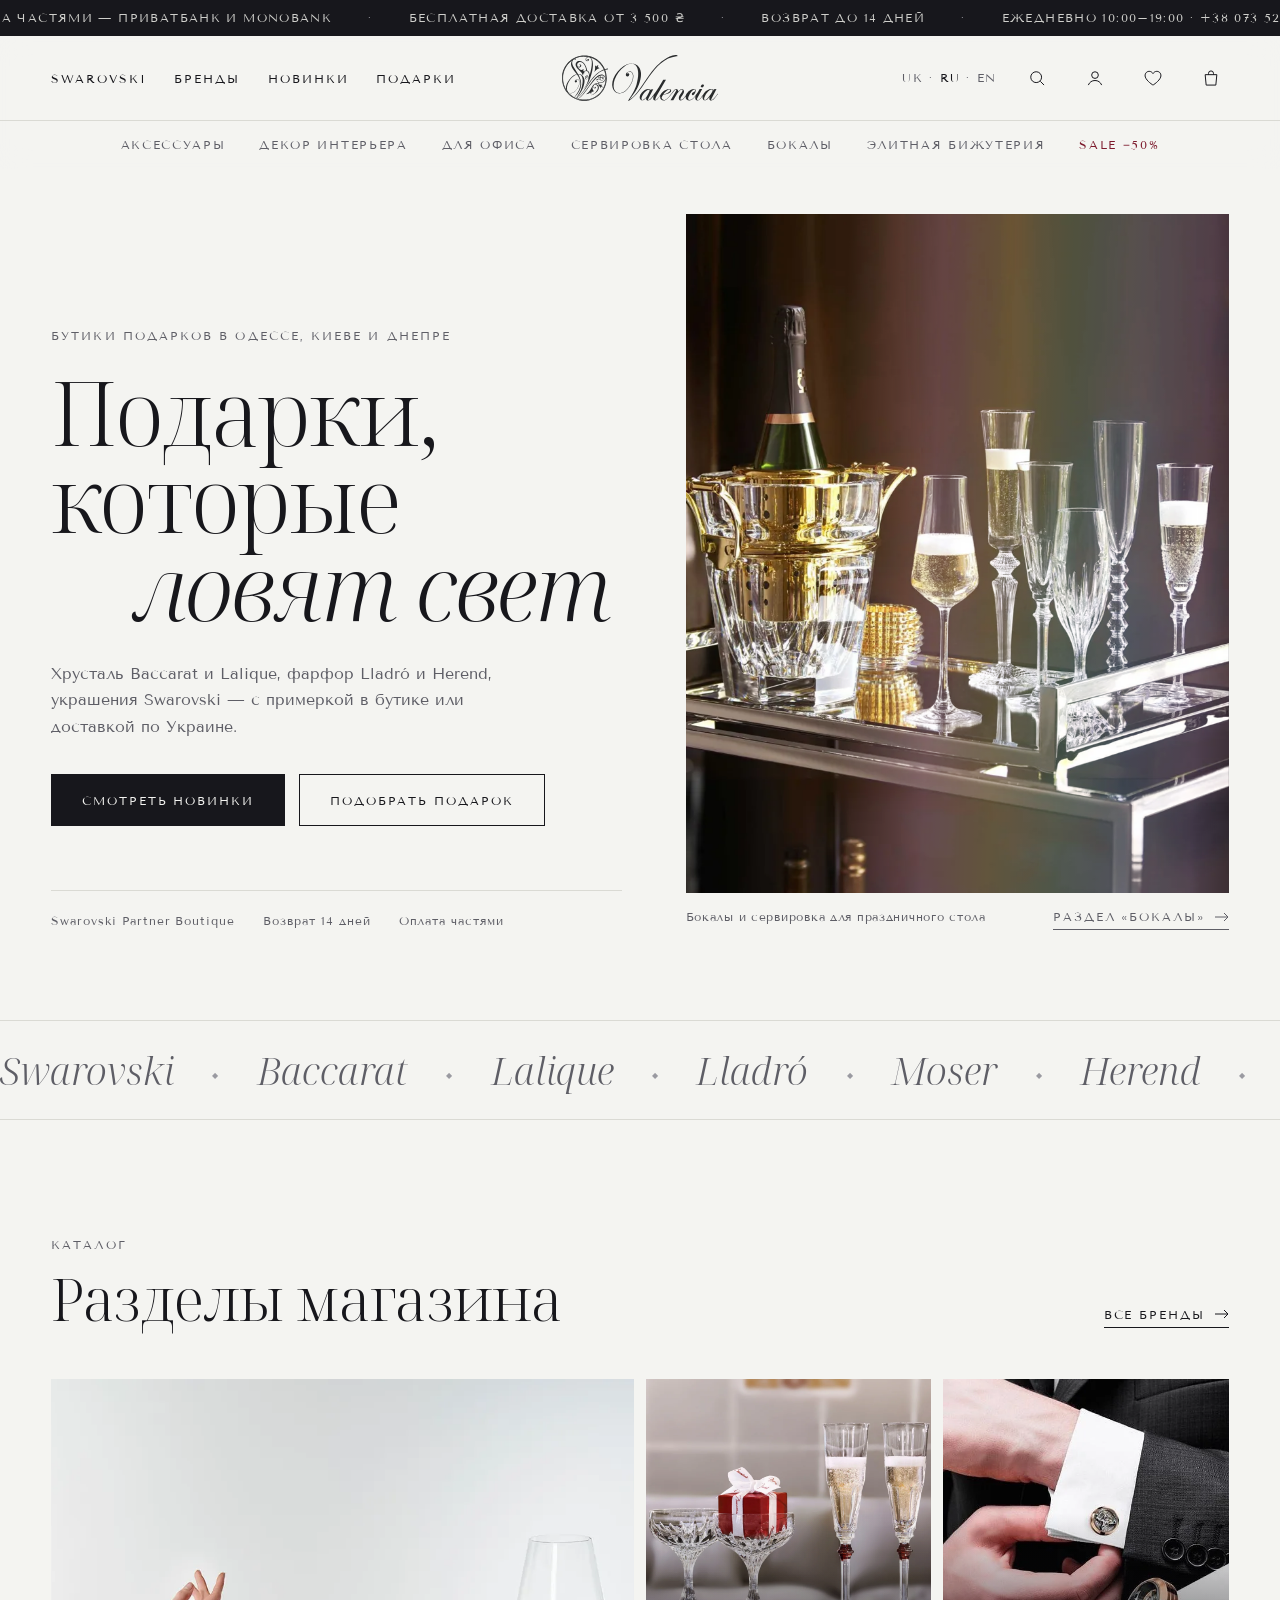
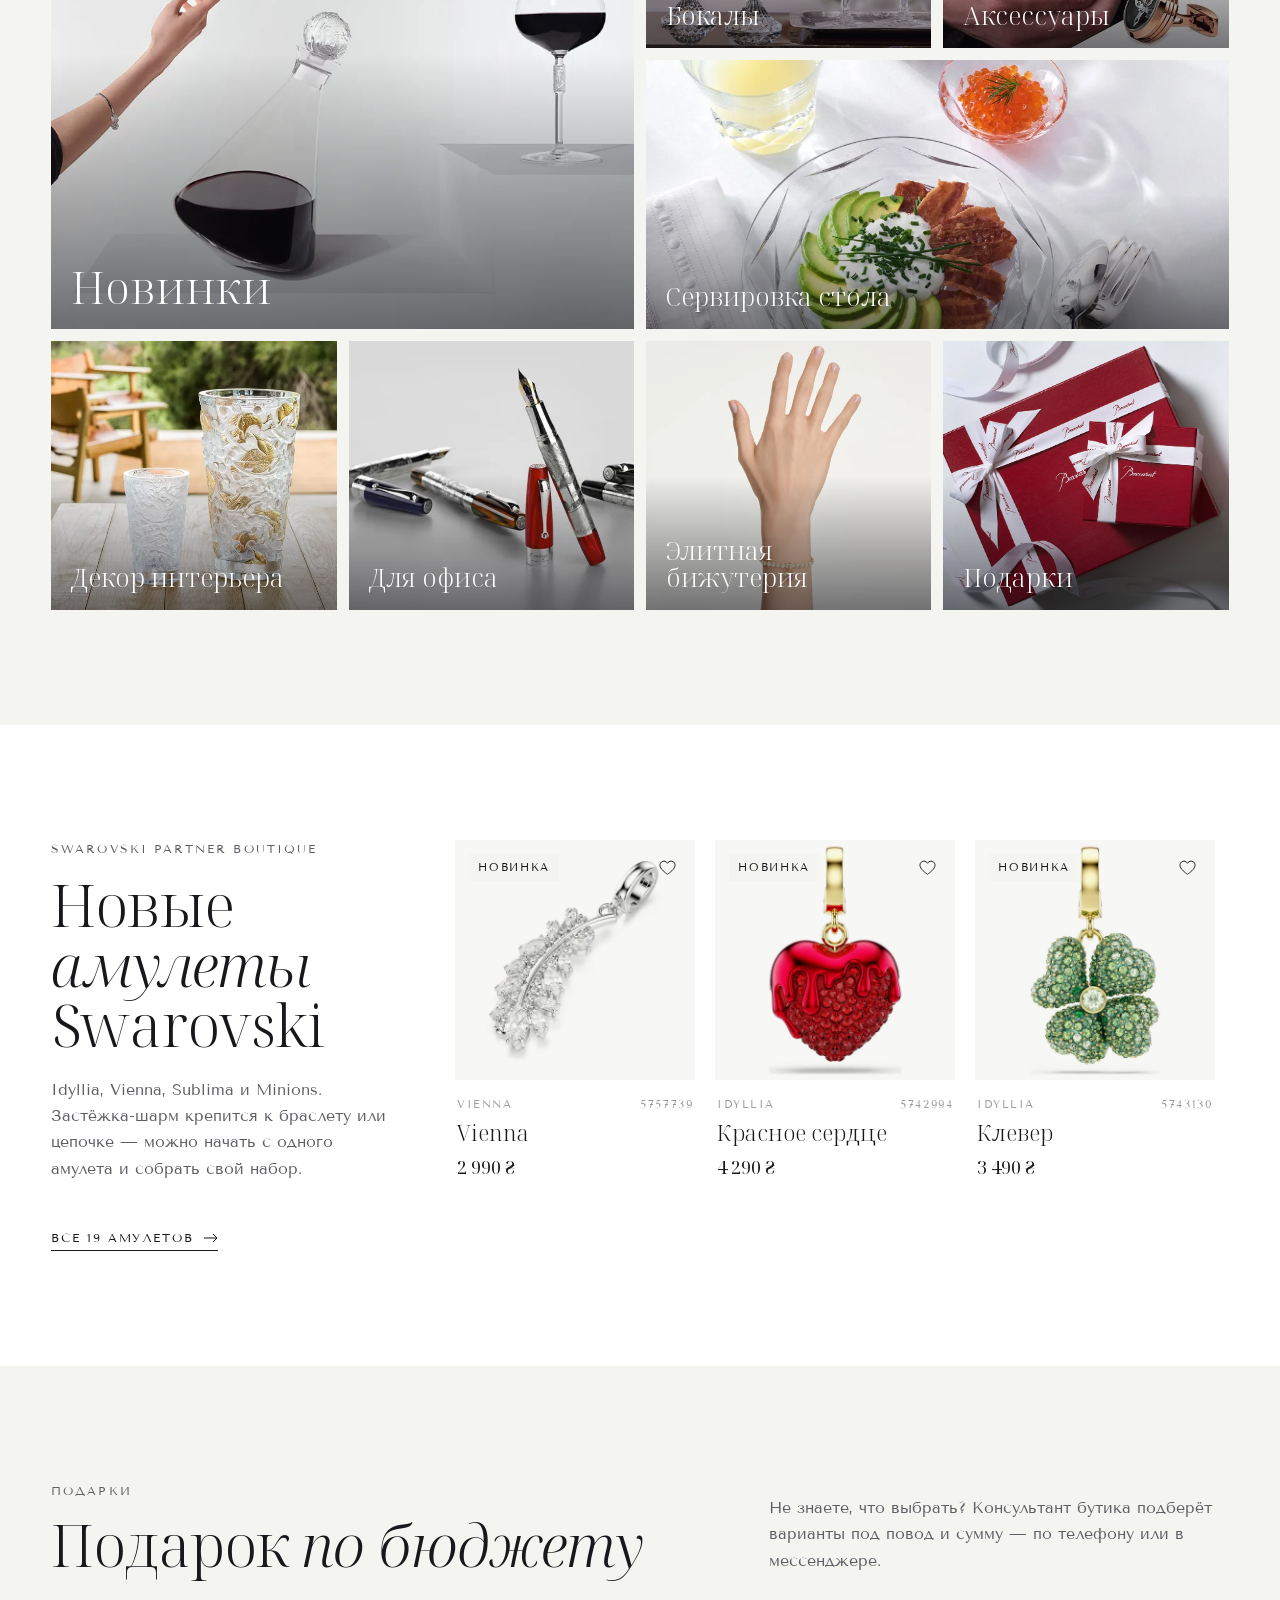
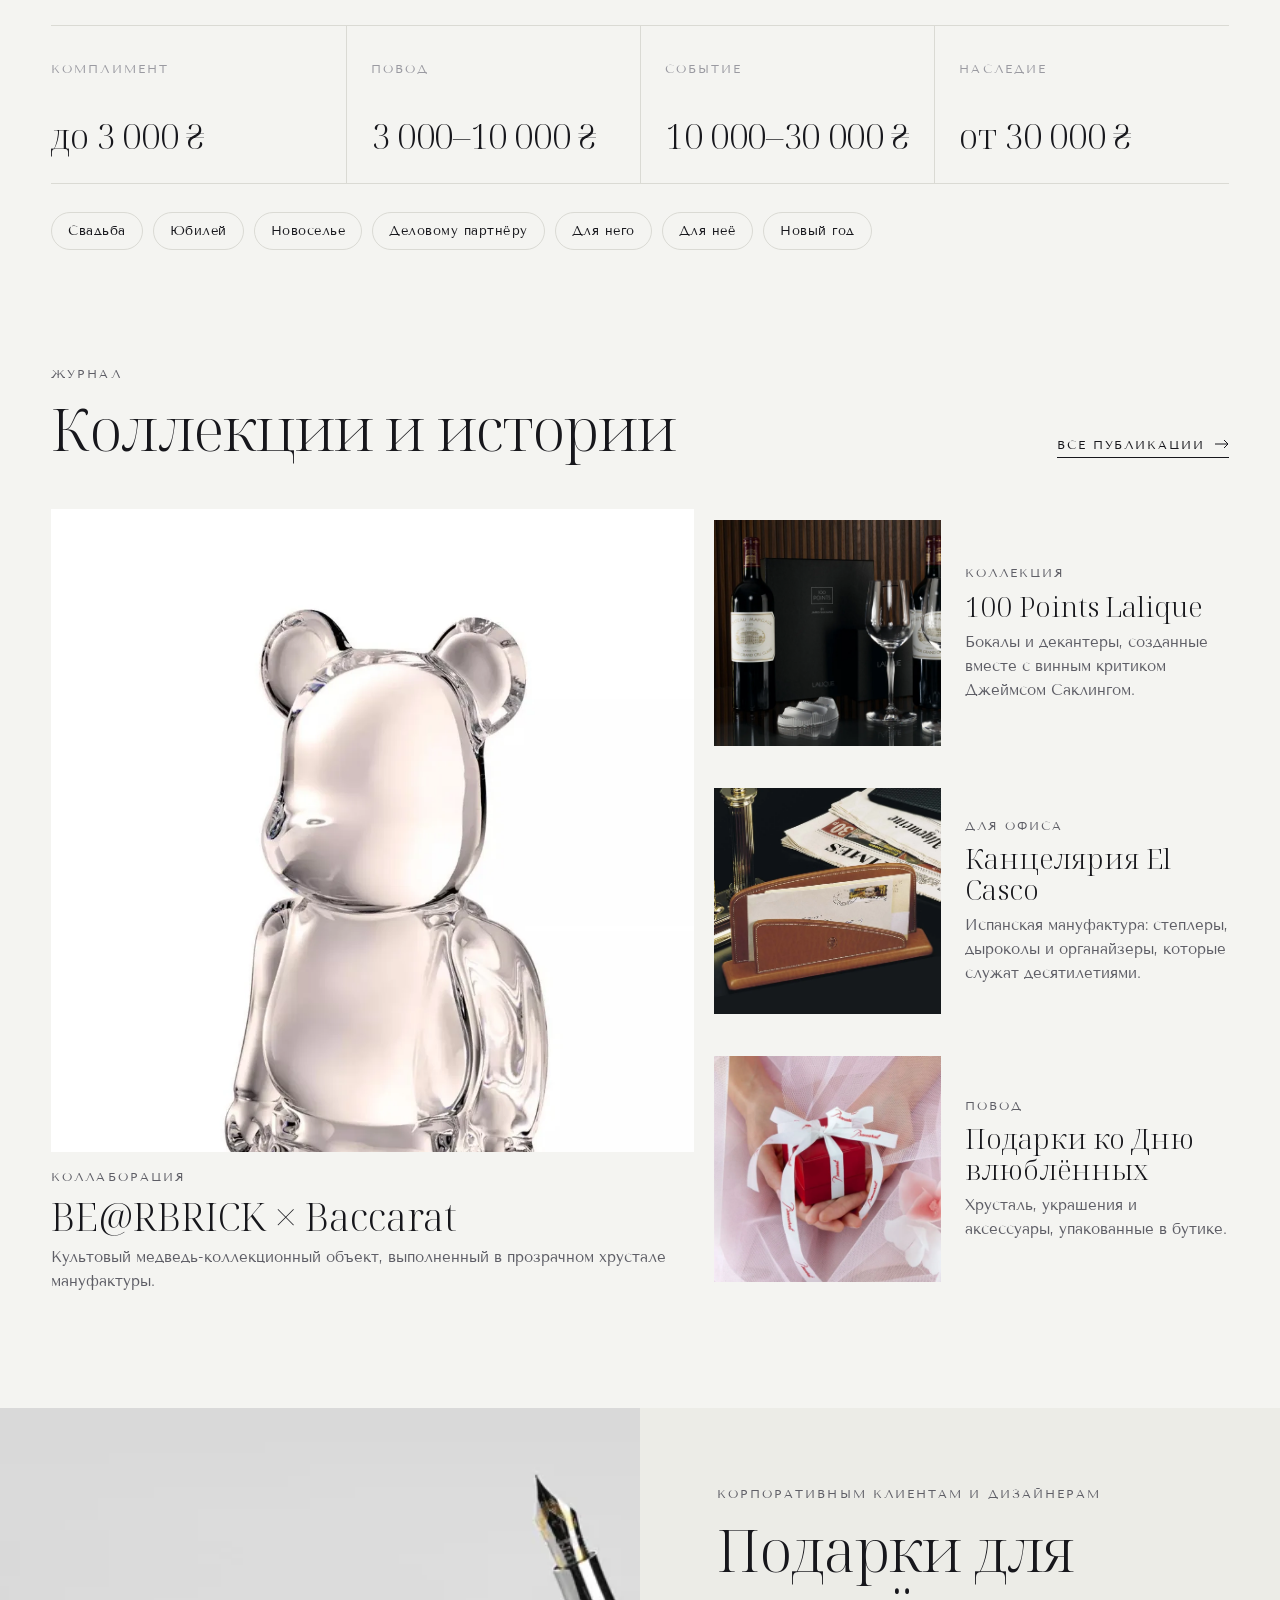
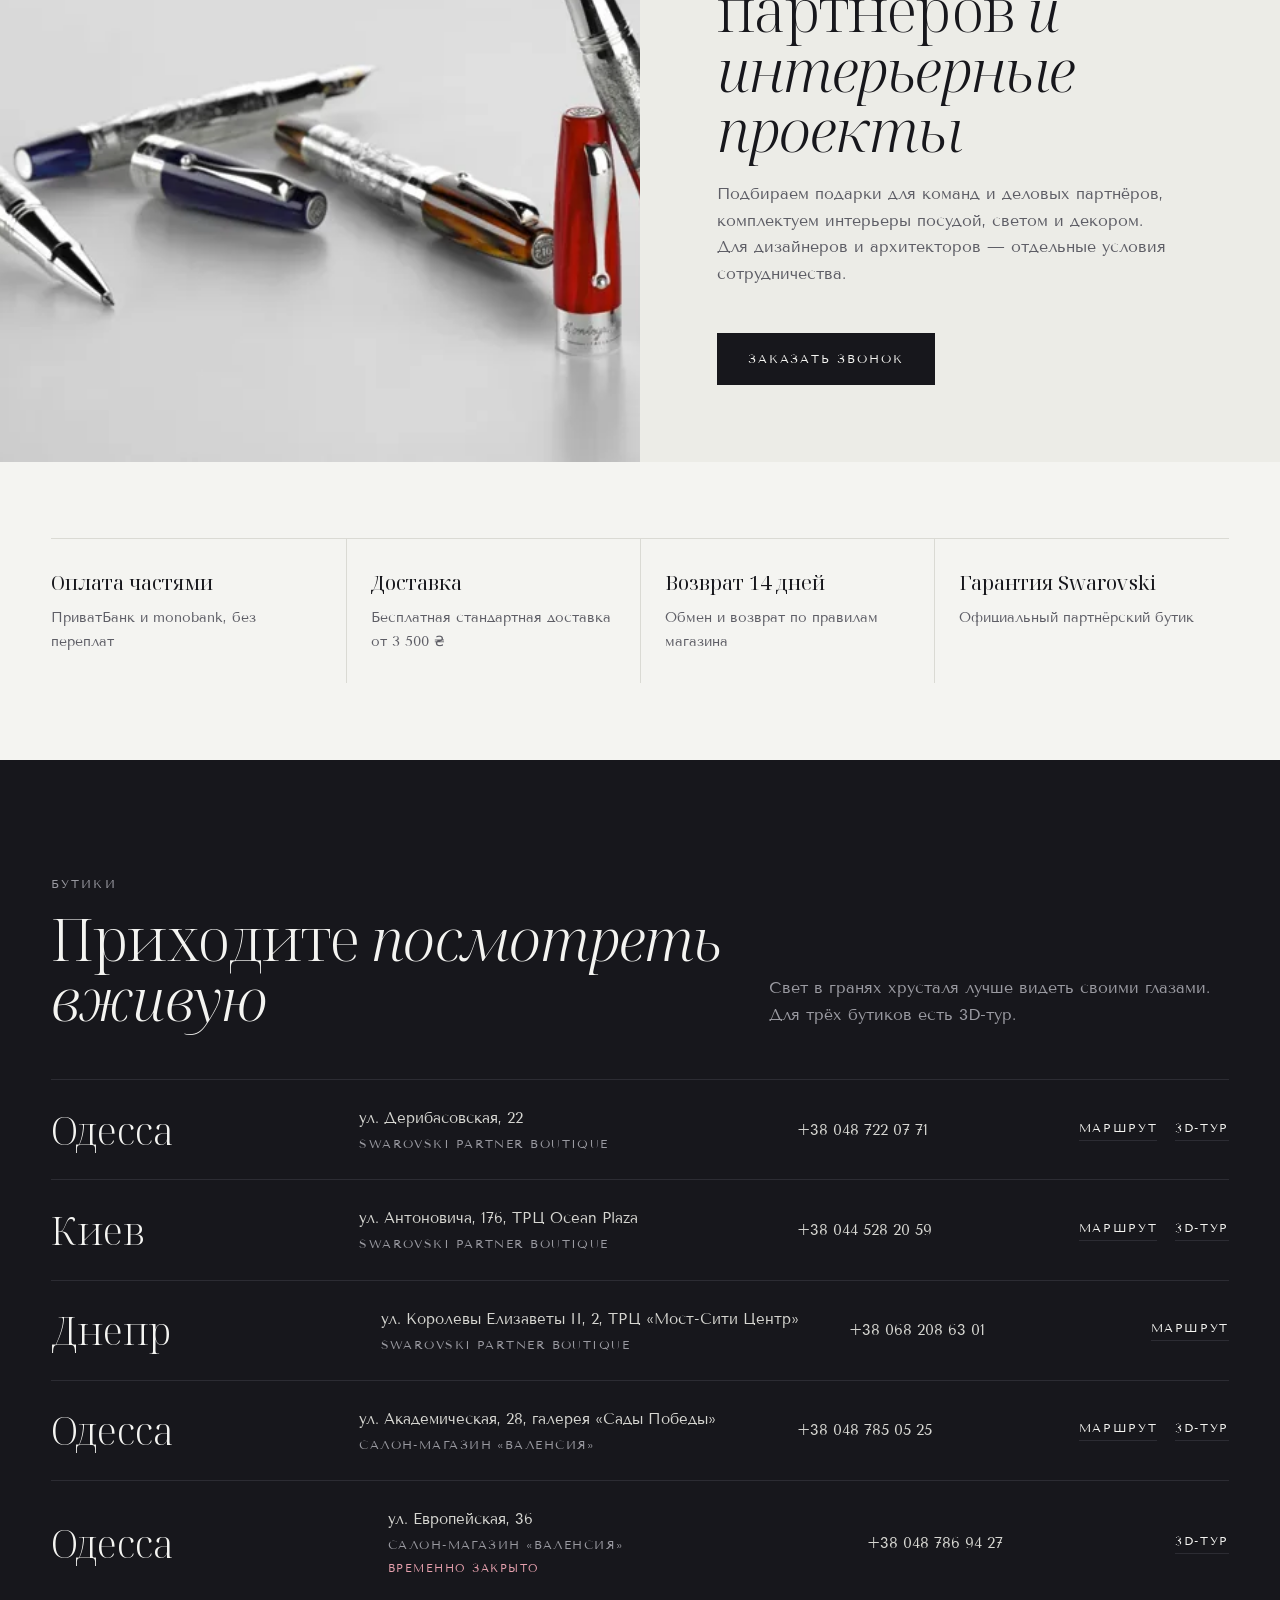
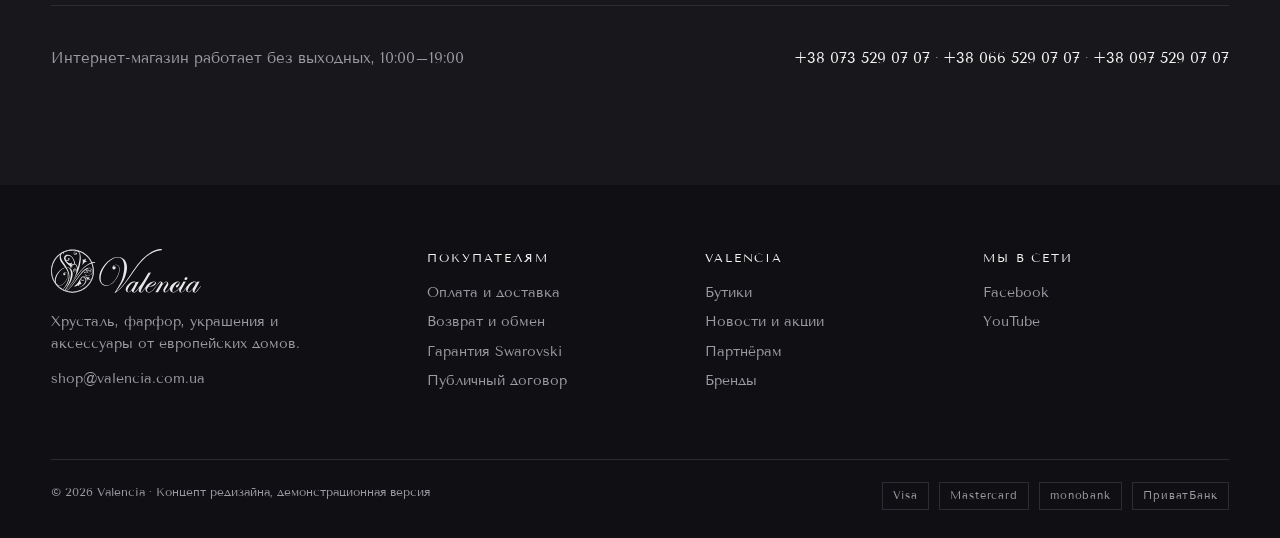
==== index.html @ bb70375a "Add Valencia redesign concept: home and charms category pages Co-Authored-By: Claude Opus 5.5 <norep" ====
<!doctype html>
<html lang="ru">
<head>
<meta charset="utf-8">
<meta name="viewport" content="width=device-width, initial-scale=1">
<meta name="robots" content="noindex, nofollow">
<title>Valencia — хрусталь, фарфор и украшения | Концепт редизайна</title>
<meta name="description" content="Концепт редизайна интернет-магазина Valencia: подарки от Swarovski, Baccarat, Lalique, Lladró, Herend.">
<link rel="preconnect" href="https://fonts.googleapis.com">
<link rel="preconnect" href="https://fonts.gstatic.com" crossorigin>
<link href="https://fonts.googleapis.com/css2?family=Noto+Serif+Display:ital,wght@0,300;0,400;1,300&family=Tenor+Sans&display=swap" rel="stylesheet">
<link rel="stylesheet" href="assets/style.css">
<link rel="icon" href="img/home/logo.svg">
</head>
<body>

<div class="topbar" role="note">
  <div class="topbar__in">
    <span>Оплата частями — ПриватБанк и monobank</span>
    <span>Бесплатная доставка от 3 500 ₴</span>
    <span>Возврат до 14 дней</span>
    <span>Ежедневно 10:00–19:00 · +38 073 529 07 07</span>
  </div>
</div>

<header class="header">
  <div class="wrap">
    <div class="header__row">
      <button class="icon-btn menu-btn" data-menu-open aria-label="Открыть меню">
        <svg viewBox="0 0 24 24"><path d="M3 7h18M3 12h18M3 17h12"/></svg>
      </button>
      <nav class="header__nav" aria-label="Основное">
        <a href="amulety.html">Swarovski</a>
        <a href="#">Бренды</a>
        <a href="#">Новинки</a>
        <a href="#gifts">Подарки</a>
      </nav>
      <a class="logo" href="index.html" aria-label="Valencia — на главную"><img src="img/home/logo.svg" alt="Valencia" width="160" height="47"></a>
      <div class="header__tools">
        <span class="lang hide-m"><a href="#">UK</a> · <b>RU</b> · <a href="#">EN</a></span>
        <a class="icon-btn hide-m" href="#" aria-label="Поиск"><svg viewBox="0 0 24 24"><circle cx="11" cy="11" r="6.5"/><path d="M16 16l4.5 4.5"/></svg></a>
        <a class="icon-btn hide-m" href="#" aria-label="Личный кабинет"><svg viewBox="0 0 24 24"><circle cx="12" cy="8.5" r="4"/><path d="M4 20.5c1.4-3.6 4.4-5.5 8-5.5s6.6 1.9 8 5.5"/></svg></a>
        <a class="icon-btn" href="#" aria-label="Избранное"><svg viewBox="0 0 24 24"><path d="M12 20.5s-7.5-4.6-9.2-9.6C1.6 7.3 4 4 7.4 4c2 0 3.6 1.1 4.6 2.7C13 5.1 14.6 4 16.6 4 20 4 22.4 7.3 21.2 10.9 19.5 15.9 12 20.5 12 20.5z"/></svg><span class="count" data-count="fav">0</span></a>
        <a class="icon-btn" href="#" aria-label="Корзина"><svg viewBox="0 0 24 24"><path d="M5 8h14l-1.2 12.5H6.2z"/><path d="M9 8V6.5a3 3 0 0 1 6 0V8"/></svg><span class="count" data-count="cart">0</span></a>
      </div>
    </div>
  </div>
  <nav class="catnav" aria-label="Каталог">
    <a href="#">Аксессуары</a>
    <a href="#">Декор интерьера</a>
    <a href="#">Для офиса</a>
    <a href="#">Сервировка стола</a>
    <a href="#">Бокалы</a>
    <a href="#">Элитная бижутерия</a>
    <a href="#" class="sale">Sale −50%</a>
  </nav>
</header>

<div class="drawer" aria-hidden="true">
  <div class="drawer__scrim" data-menu-close></div>
  <div class="drawer__panel" role="dialog" aria-label="Меню">
    <button class="icon-btn drawer__close" data-menu-close aria-label="Закрыть меню"><svg viewBox="0 0 24 24"><path d="M5 5l14 14M19 5L5 19"/></svg></button>
    <nav>
      <a href="amulety.html">Swarovski</a>
      <a href="#">Новинки</a>
      <a href="#">Бренды</a>
      <a href="#">Аксессуары</a>
      <a href="#">Декор интерьера</a>
      <a href="#">Для офиса</a>
      <a href="#">Сервировка стола</a>
      <a href="#">Элитная бижутерия</a>
      <a href="#gifts" data-menu-close>Подарки</a>
    </nav>
    <p class="eyebrow" style="margin-top:28px">UK · <b>RU</b> · EN</p>
  </div>
</div>

<main>

  <!-- HERO -->
  <section class="hero">
    <div class="wrap hero__grid">
      <div class="hero__text">
        <div class="eyebrow">Бутики подарков в Одессе, Киеве и Днепре</div>
        <h1 class="display hero__title">Подарки, которые <em>ловят свет</em></h1>
        <p class="lead">Хрусталь Baccarat и Lalique, фарфор Lladró и Herend, украшения Swarovski — с примеркой в бутике или доставкой по Украине.</p>
        <div class="hero__actions">
          <a class="btn btn--solid" href="#">Смотреть новинки</a>
          <a class="btn btn--ghost" href="#gifts">Подобрать подарок</a>
        </div>
        <div class="hero__facts">
          <span>Swarovski Partner Boutique</span>
          <span>Возврат 14 дней</span>
          <span>Оплата частями</span>
        </div>
      </div>
      <figure class="hero__media" style="margin:0">
        <div class="hero__img">
          <img src="img/home/cat-142032.webp" alt="Хрустальные бокалы для шампанского и ведёрко для льда на сервировочном столике" width="1000" height="1000">
          <span class="prism" aria-hidden="true"></span>
        </div>
        <figcaption class="hero__caption">
          <span>Бокалы и сервировка для праздничного стола</span>
          <a class="link-arrow" href="#">Раздел «Бокалы» <svg width="14" height="10" viewBox="0 0 14 10" fill="none" stroke="currentColor"><path d="M0 5h13M9 1l4 4-4 4"/></svg></a>
        </figcaption>
      </figure>
    </div>
  </section>

  <!-- BRANDS -->
  <div class="brands" aria-label="Бренды">
    <div class="brands__track">
      <a href="amulety.html">Swarovski</a><a href="#">Baccarat</a><a href="#">Lalique</a><a href="#">Lladró</a><a href="#">Moser</a><a href="#">Herend</a><a href="#">S.T. Dupont</a><a href="#">El Casco</a><a href="#">Jay Strongwater</a><a href="#">Medard de Noblat</a><a href="#">L’Objet</a><a href="#">Judith Leiber</a>
      <a href="amulety.html" aria-hidden="true" tabindex="-1">Swarovski</a><a href="#" aria-hidden="true" tabindex="-1">Baccarat</a><a href="#" aria-hidden="true" tabindex="-1">Lalique</a><a href="#" aria-hidden="true" tabindex="-1">Lladró</a><a href="#" aria-hidden="true" tabindex="-1">Moser</a><a href="#" aria-hidden="true" tabindex="-1">Herend</a><a href="#" aria-hidden="true" tabindex="-1">S.T. Dupont</a><a href="#" aria-hidden="true" tabindex="-1">El Casco</a><a href="#" aria-hidden="true" tabindex="-1">Jay Strongwater</a><a href="#" aria-hidden="true" tabindex="-1">Medard de Noblat</a><a href="#" aria-hidden="true" tabindex="-1">L’Objet</a><a href="#" aria-hidden="true" tabindex="-1">Judith Leiber</a>
    </div>
  </div>

  <!-- CATEGORIES -->
  <section class="section">
    <div class="wrap">
      <div class="section__head reveal">
        <div>
          <div class="eyebrow">Каталог</div>
          <h2 class="h2">Разделы магазина</h2>
        </div>
        <a class="link-arrow" href="#">Все бренды <svg width="14" height="10" viewBox="0 0 14 10" fill="none" stroke="currentColor"><path d="M0 5h13M9 1l4 4-4 4"/></svg></a>
      </div>
      <div class="mosaic reveal">
        <a class="tile tile--new" href="#"><img src="img/home/cat-134342.webp" alt="" loading="lazy"><span class="tile__label">Новинки <svg width="22" height="14" viewBox="0 0 14 10" fill="none"><path d="M0 5h13M9 1l4 4-4 4"/></svg></span></a>
        <a class="tile tile--glass" href="#"><img src="img/home/news-news_321419_140691.webp" alt="" loading="lazy"><span class="tile__label">Бокалы <svg width="22" height="14" viewBox="0 0 14 10" fill="none"><path d="M0 5h13M9 1l4 4-4 4"/></svg></span></a>
        <a class="tile tile--acc" href="#"><img src="img/home/cat-134344.webp" alt="" loading="lazy"><span class="tile__label">Аксессуары <svg width="22" height="14" viewBox="0 0 14 10" fill="none"><path d="M0 5h13M9 1l4 4-4 4"/></svg></span></a>
        <a class="tile tile--table" href="#"><img src="img/home/cat-134346.webp" alt="" loading="lazy" style="object-position:50% 65%"><span class="tile__label">Сервировка стола <svg width="22" height="14" viewBox="0 0 14 10" fill="none"><path d="M0 5h13M9 1l4 4-4 4"/></svg></span></a>
        <a class="tile tile--decor" href="#"><img src="img/home/cat-134343.webp" alt="" loading="lazy"><span class="tile__label">Декор интерьера <svg width="22" height="14" viewBox="0 0 14 10" fill="none"><path d="M0 5h13M9 1l4 4-4 4"/></svg></span></a>
        <a class="tile tile--office" href="#"><img src="img/home/cat-134347.webp" alt="" loading="lazy"><span class="tile__label">Для офиса <svg width="22" height="14" viewBox="0 0 14 10" fill="none"><path d="M0 5h13M9 1l4 4-4 4"/></svg></span></a>
        <a class="tile tile--jew" href="#"><img src="img/p/42294-2.webp" alt="" loading="lazy"><span class="tile__label">Элитная бижутерия <svg width="22" height="14" viewBox="0 0 14 10" fill="none"><path d="M0 5h13M9 1l4 4-4 4"/></svg></span></a>
        <a class="tile tile--gifts" href="#gifts"><img src="img/home/cat-134341.webp" alt="" loading="lazy"><span class="tile__label">Подарки <svg width="22" height="14" viewBox="0 0 14 10" fill="none"><path d="M0 5h13M9 1l4 4-4 4"/></svg></span></a>
      </div>
    </div>
  </section>

  <!-- SWAROVSKI -->
  <section class="section feature">
    <div class="wrap feature__grid">
      <div class="feature__intro reveal">
        <div class="eyebrow">Swarovski Partner Boutique</div>
        <h2 class="h2">Новые <em>амулеты</em> Swarovski</h2>
        <p class="lead">Idyllia, Vienna, Sublima и Minions. Застёжка-шарм крепится к браслету или цепочке — можно начать с одного амулета и собрать свой набор.</p>
        <a class="link-arrow" href="amulety.html">Все 19 амулетов <svg width="14" height="10" viewBox="0 0 14 10" fill="none" stroke="currentColor"><path d="M0 5h13M9 1l4 4-4 4"/></svg></a>
      </div>
      <div class="rail reveal" data-rail></div>
    </div>
  </section>

  <!-- BUDGET -->
  <section class="section" id="gifts">
    <div class="wrap">
      <div class="section__head reveal">
        <div>
          <div class="eyebrow">Подарки</div>
          <h2 class="h2">Подарок <em>по бюджету</em></h2>
        </div>
        <p class="lead" style="margin:0">Не знаете, что выбрать? Консультант бутика подберёт варианты под повод и сумму — по телефону или в мессенджере.</p>
      </div>
      <div class="budget reveal">
        <a href="#"><span class="eyebrow">Комплимент</span><b>до 3 000 ₴</b></a>
        <a href="#"><span class="eyebrow">Повод</span><b>3 000–10 000 ₴</b></a>
        <a href="#"><span class="eyebrow">Событие</span><b>10 000–30 000 ₴</b></a>
        <a href="#"><span class="eyebrow">Наследие</span><b>от 30 000 ₴</b></a>
      </div>
      <div class="occasions reveal" role="group" aria-label="Повод">
        <button class="chip" aria-pressed="false">Свадьба</button>
        <button class="chip" aria-pressed="false">Юбилей</button>
        <button class="chip" aria-pressed="false">Новоселье</button>
        <button class="chip" aria-pressed="false">Деловому партнёру</button>
        <button class="chip" aria-pressed="false">Для него</button>
        <button class="chip" aria-pressed="false">Для неё</button>
        <button class="chip" aria-pressed="false">Новый год</button>
      </div>
    </div>
  </section>

  <!-- JOURNAL -->
  <section class="section" style="padding-top:0">
    <div class="wrap">
      <div class="section__head reveal">
        <div>
          <div class="eyebrow">Журнал</div>
          <h2 class="h2">Коллекции и истории</h2>
        </div>
        <a class="link-arrow" href="#">Все публикации <svg width="14" height="10" viewBox="0 0 14 10" fill="none" stroke="currentColor"><path d="M0 5h13M9 1l4 4-4 4"/></svg></a>
      </div>
      <div class="journal">
        <a class="story story--big reveal" href="#">
          <div class="story__img"><img src="img/home/news-news_321354_140686.webp" alt="Хрустальный BE@RBRICK Baccarat" loading="lazy"></div>
          <div>
            <div class="eyebrow">Коллаборация</div>
            <h3>BE@RBRICK × Baccarat</h3>
            <p>Культовый медведь-коллекционный объект, выполненный в прозрачном хрустале мануфактуры.</p>
          </div>
        </a>
        <div class="journal__side">
          <a class="story story--row reveal" href="#">
            <div class="story__img"><img src="img/home/news-news_321376_140699.webp" alt="Бокалы коллекции 100 Points Lalique" loading="lazy"></div>
            <div>
              <div class="eyebrow">Коллекция</div>
              <h3>100 Points Lalique</h3>
              <p>Бокалы и декантеры, созданные вместе с винным критиком Джеймсом Саклингом.</p>
            </div>
          </a>
          <a class="story story--row reveal" href="#">
            <div class="story__img"><img src="img/home/news-news_321418_140692.webp" alt="Кожаный органайзер для писем El Casco" loading="lazy"></div>
            <div>
              <div class="eyebrow">Для офиса</div>
              <h3>Канцелярия El Casco</h3>
              <p>Испанская мануфактура: степлеры, дыроколы и органайзеры, которые служат десятилетиями.</p>
            </div>
          </a>
          <a class="story story--row reveal" href="#">
            <div class="story__img"><img src="img/home/news-news_321615_140706.webp" alt="Подарок Baccarat в красной коробке" loading="lazy"></div>
            <div>
              <div class="eyebrow">Повод</div>
              <h3>Подарки ко Дню влюблённых</h3>
              <p>Хрусталь, украшения и аксессуары, упакованные в бутике.</p>
            </div>
          </a>
        </div>
      </div>
    </div>
  </section>

  <!-- PARTNERS -->
  <section class="split reveal">
    <div class="split__img"><img src="img/home/cat-134347.webp" alt="Перьевые ручки на светлом фоне" loading="lazy" style="object-position:30% 50%"></div>
    <div class="split__text">
      <div class="eyebrow">Корпоративным клиентам и дизайнерам</div>
      <h2 class="h2">Подарки для партнёров <em>и интерьерные проекты</em></h2>
      <p class="lead">Подбираем подарки для команд и деловых партнёров, комплектуем интерьеры посудой, светом и декором. Для дизайнеров и архитекторов — отдельные условия сотрудничества.</p>
      <a class="btn btn--solid" href="#">Заказать звонок</a>
    </div>
  </section>

  <!-- SERVICES -->
  <section class="section--tight">
    <div class="wrap">
      <div class="services reveal">
        <div><b>Оплата частями</b><span>ПриватБанк и monobank, без переплат</span></div>
        <div><b>Доставка</b><span>Бесплатная стандартная доставка от 3 500 ₴</span></div>
        <div><b>Возврат 14 дней</b><span>Обмен и возврат по правилам магазина</span></div>
        <div><b>Гарантия Swarovski</b><span>Официальный партнёрский бутик</span></div>
      </div>
    </div>
  </section>

  <!-- BOUTIQUES -->
  <section class="section dark on-dark" id="stores">
    <div class="wrap">
      <div class="section__head reveal">
        <div>
          <div class="eyebrow">Бутики</div>
          <h2 class="h2">Приходите <em>посмотреть вживую</em></h2>
        </div>
        <p class="lead" style="margin:0">Свет в гранях хрусталя лучше видеть своими глазами. Для трёх бутиков есть 3D-тур.</p>
      </div>
      <div class="stores">
        <div class="store reveal">
          <div class="store__city">Одесса</div>
          <div class="store__addr">ул. Дерибасовская, 22<small>Swarovski Partner Boutique</small></div>
          <a class="store__tel" href="tel:+380487220771">+38 048 722 07 71</a>
          <div class="store__links"><a href="https://www.google.com/maps/search/?api=1&query=%D0%9E%D0%B4%D0%B5%D1%81%D1%81%D0%B0%2C+%D0%94%D0%B5%D1%80%D0%B8%D0%B1%D0%B0%D1%81%D0%BE%D0%B2%D1%81%D0%BA%D0%B0%D1%8F+22" target="_blank" rel="noopener">Маршрут</a><a href="https://tour.valencia.com.ua/3Dtours/sw_o_der/index.html" target="_blank" rel="noopener">3D-тур</a></div>
        </div>
        <div class="store reveal">
          <div class="store__city">Киев</div>
          <div class="store__addr">ул. Антоновича, 176, ТРЦ Ocean Plaza<small>Swarovski Partner Boutique</small></div>
          <a class="store__tel" href="tel:+380445282059">+38 044 528 20 59</a>
          <div class="store__links"><a href="https://www.google.com/maps/search/?api=1&query=Ocean+Plaza+Kyiv" target="_blank" rel="noopener">Маршрут</a><a href="https://tour.valencia.com.ua/3Dtours/sw_k_osh/index.html" target="_blank" rel="noopener">3D-тур</a></div>
        </div>
        <div class="store reveal">
          <div class="store__city">Днепр</div>
          <div class="store__addr">ул. Королевы Елизаветы II, 2, ТРЦ «Мост-Сити Центр»<small>Swarovski Partner Boutique</small></div>
          <a class="store__tel" href="tel:+380682086301">+38 068 208 63 01</a>
          <div class="store__links"><a href="https://www.google.com/maps/search/?api=1&query=%D0%9C%D0%BE%D1%81%D1%82-%D0%A1%D0%B8%D1%82%D0%B8+%D0%94%D0%BD%D0%B5%D0%BF%D1%80" target="_blank" rel="noopener">Маршрут</a></div>
        </div>
        <div class="store reveal">
          <div class="store__city">Одесса</div>
          <div class="store__addr">ул. Академическая, 28, галерея «Сады Победы»<small>Салон-магазин «Валенсия»</small></div>
          <a class="store__tel" href="tel:+380487850525">+38 048 785 05 25</a>
          <div class="store__links"><a href="https://www.google.com/maps/search/?api=1&query=%D0%A1%D0%B0%D0%B4%D1%8B+%D0%9F%D0%BE%D0%B1%D0%B5%D0%B4%D1%8B+%D0%9E%D0%B4%D0%B5%D1%81%D1%81%D0%B0" target="_blank" rel="noopener">Маршрут</a><a href="https://tour.valencia.com.ua/3Dtours/val_o_sp/index.html" target="_blank" rel="noopener">3D-тур</a></div>
        </div>
        <div class="store reveal">
          <div class="store__city">Одесса</div>
          <div class="store__addr">ул. Европейская, 36<small>Салон-магазин «Валенсия»</small><span class="tag-closed">Временно закрыто</span></div>
          <a class="store__tel" href="tel:+380487869427">+38 048 786 94 27</a>
          <div class="store__links"><a href="https://www.valencia.com.ua/3dShop/index.html" target="_blank" rel="noopener">3D-тур</a></div>
        </div>
      </div>
      <div class="online">
        <span>Интернет-магазин работает без выходных, 10:00–19:00</span>
        <span><a href="tel:+380735290707">+38 073 529 07 07</a> · <a href="tel:+380665290707">+38 066 529 07 07</a> · <a href="tel:+380975290707">+38 097 529 07 07</a></span>
      </div>
    </div>
  </section>

</main>

<footer class="footer on-dark">
  <div class="wrap">
    <div class="footer__grid">
      <div>
        <a class="footer__logo" href="index.html"><img src="img/home/logo.svg" alt="Valencia" width="150" height="44"></a>
        <p style="max-width:34ch;margin-top:18px">Хрусталь, фарфор, украшения и аксессуары от европейских домов.</p>
        <p><a href="mailto:shop@valencia.com.ua">shop@valencia.com.ua</a></p>
      </div>
      <div>
        <h4>Покупателям</h4>
        <ul><li><a href="#">Оплата и доставка</a></li><li><a href="#">Возврат и обмен</a></li><li><a href="#">Гарантия Swarovski</a></li><li><a href="#">Публичный договор</a></li></ul>
      </div>
      <div>
        <h4>Valencia</h4>
        <ul><li><a href="#stores">Бутики</a></li><li><a href="#">Новости и акции</a></li><li><a href="#">Партнёрам</a></li><li><a href="#">Бренды</a></li></ul>
      </div>
      <div>
        <h4>Мы в сети</h4>
        <ul><li><a href="https://www.facebook.com/valencia.com.ua" target="_blank" rel="noopener">Facebook</a></li><li><a href="https://www.youtube.com/channel/UCtPYzrJeFZRLNFfCMpR2O1g" target="_blank" rel="noopener">YouTube</a></li></ul>
      </div>
    </div>
    <div class="footer__bottom">
      <span>© 2026 Valencia · Концепт редизайна, демонстрационная версия</span>
      <span class="pay"><span>Visa</span><span>Mastercard</span><span>monobank</span><span>ПриватБанк</span></span>
    </div>
  </div>
</footer>

<div class="qv" aria-hidden="true">
  <div class="qv__scrim" data-close-qv></div>
  <div class="qv__box" role="dialog" aria-modal="true" aria-labelledby="qv-title">
    <button class="icon-btn qv__close" data-close-qv aria-label="Закрыть"><svg viewBox="0 0 24 24"><path d="M5 5l14 14M19 5L5 19"/></svg></button>
    <div class="qv__body" style="display:contents"></div>
  </div>
</div>
<div class="toast" role="status" aria-live="polite"></div>
<script src="assets/app.js"></script>
</body>
</html>
---- assets/style.css ----
/* Valencia — redesign concept
   Palette: porcelain / ink / graphite / hairline / garnet + prism (light through crystal)
   Type: Noto Serif Display (display) + Tenor Sans (UI, body) */

:root {
  --porcelain: #F4F4F1;
  --mist: #ECECE7;
  --white: #FFFFFF;
  --ink: #17171C;
  --ink-2: #101014;
  --graphite: #5E5E66;
  --silver: #9A9AA1;
  --line: #DADAD4;
  --line-dark: #2C2C33;
  --garnet: #7D1A2C;

  --prism: linear-gradient(100deg,
      rgba(255, 255, 255, 0) 0%,
      rgba(255, 255, 255, 0) 34%,
      rgba(255, 176, 210, .55) 41%,
      rgba(255, 233, 160, .55) 46%,
      rgba(170, 238, 208, .55) 51%,
      rgba(160, 200, 255, .55) 56%,
      rgba(206, 180, 255, .5) 61%,
      rgba(255, 255, 255, 0) 68%,
      rgba(255, 255, 255, 0) 100%);

  --f-display: "Noto Serif Display", "Times New Roman", serif;
  --f-ui: "Tenor Sans", "Helvetica Neue", Arial, sans-serif;

  --gutter: clamp(16px, 4vw, 56px);
  --max: 1440px;
  --ease: cubic-bezier(.22, .61, .36, 1);
}

*, *::before, *::after { box-sizing: border-box; }
html { -webkit-text-size-adjust: 100%; scroll-behavior: smooth; }
body {
  margin: 0;
  background: var(--porcelain);
  color: var(--ink);
  font-family: var(--f-ui);
  font-size: 15px;
  line-height: 1.6;
  -webkit-font-smoothing: antialiased;
  overflow-x: hidden;
}
img { display: block; max-width: 100%; }
a { color: inherit; text-decoration: none; }
button { font: inherit; color: inherit; background: none; border: 0; padding: 0; cursor: pointer; }
:focus-visible { outline: 1.5px solid var(--ink); outline-offset: 3px; }
.on-dark :focus-visible { outline-color: var(--porcelain); }
.sr-only { position: absolute; width: 1px; height: 1px; overflow: hidden; clip: rect(0 0 0 0); white-space: nowrap; }

.wrap { width: 100%; max-width: var(--max); margin: 0 auto; padding: 0 var(--gutter); }

/* ---------- type ---------- */
.eyebrow {
  font-family: var(--f-ui);
  font-size: 11.5px;
  letter-spacing: .18em;
  text-transform: uppercase;
  color: var(--graphite);
}
.display {
  font-family: var(--f-display);
  font-weight: 300;
  letter-spacing: -.02em;
  line-height: .98;
  margin: 0;
}
.display em { font-style: italic; font-weight: 300; }
.h2 {
  font-family: var(--f-display);
  font-weight: 300;
  font-size: clamp(34px, 4.6vw, 68px);
  line-height: 1.02;
  letter-spacing: -.015em;
  margin: 0;
}
.h2 em { font-style: italic; }
.lead { font-size: 16px; line-height: 1.65; color: var(--graphite); max-width: 46ch; }

.link-arrow {
  display: inline-flex; align-items: center; gap: 10px;
  font-size: 12px; letter-spacing: .16em; text-transform: uppercase;
  padding-bottom: 4px;
  background: linear-gradient(currentColor, currentColor) 0 100% / 100% 1px no-repeat;
  transition: background-size .4s var(--ease);
}
.link-arrow svg { transition: transform .4s var(--ease); }
.link-arrow:hover svg { transform: translateX(4px); }

.btn {
  display: inline-flex; align-items: center; justify-content: center; gap: 10px;
  height: 52px; padding: 0 30px;
  font-size: 12px; letter-spacing: .16em; text-transform: uppercase;
  border: 1px solid var(--ink);
  transition: background .3s var(--ease), color .3s var(--ease);
}
.btn--solid { background: var(--ink); color: var(--porcelain); }
.btn--solid:hover { background: transparent; color: var(--ink); }
.btn--ghost:hover { background: var(--ink); color: var(--porcelain); }
.on-dark .btn { border-color: var(--porcelain); }
.on-dark .btn--solid { background: var(--porcelain); color: var(--ink); }
.on-dark .btn--solid:hover { background: transparent; color: var(--porcelain); }

/* ---------- top bar ---------- */
.topbar {
  background: var(--ink); color: #CFCFCB;
  font-size: 11.5px; letter-spacing: .12em; text-transform: uppercase;
}
.topbar__in { display: flex; justify-content: center; gap: 36px; padding: 9px var(--gutter); white-space: nowrap; overflow: hidden; }
.topbar__in span + span::before { content: "·"; margin-right: 36px; color: var(--silver); }

/* ---------- header ---------- */
.header {
  position: sticky; top: 0; z-index: 50;
  background: rgba(244, 244, 241, .92);
  backdrop-filter: saturate(140%) blur(14px);
  -webkit-backdrop-filter: saturate(140%) blur(14px);
  border-bottom: 1px solid transparent;
  transition: border-color .3s;
}
.header.is-stuck { border-bottom-color: var(--line); }
.header__row {
  display: grid; grid-template-columns: 1fr auto 1fr; align-items: center;
  height: 84px;
}
.header__nav { display: flex; gap: 28px; font-size: 12px; letter-spacing: .16em; text-transform: uppercase; }
.header__nav a { position: relative; padding: 6px 0; }
.header__nav a::after, .catnav a::after {
  content: ""; position: absolute; left: 0; right: 0; bottom: 0; height: 1px; background: currentColor;
  transform: scaleX(0); transform-origin: left; transition: transform .35s var(--ease);
}
.header__nav a:hover::after, .header__nav a[aria-current]::after,
.catnav a:hover::after, .catnav a[aria-current]::after { transform: scaleX(1); }
.logo img { height: 46px; width: auto; }
.header__tools { display: flex; justify-content: flex-end; align-items: center; gap: 22px; }
.icon-btn { position: relative; display: inline-grid; place-items: center; width: 36px; height: 36px; }
.icon-btn svg { width: 20px; height: 20px; stroke: currentColor; fill: none; stroke-width: 1.2; }
.icon-btn .count {
  position: absolute; top: 2px; right: -2px; min-width: 16px; height: 16px; padding: 0 4px;
  font-size: 10px; line-height: 16px; text-align: center; letter-spacing: 0;
  background: var(--ink); color: var(--porcelain); border-radius: 8px;
  transform: scale(0); transition: transform .3s var(--ease);
}
.icon-btn .count.is-on { transform: scale(1); }
.lang { font-size: 11.5px; letter-spacing: .14em; color: var(--graphite); }
.lang b { color: var(--ink); font-weight: 400; }
.menu-btn { display: none; }

.catnav {
  display: flex; justify-content: center; gap: 34px;
  border-top: 1px solid var(--line);
  height: 48px; align-items: center;
  font-size: 12px; letter-spacing: .14em; text-transform: uppercase; color: var(--graphite);
}
.catnav a { position: relative; padding: 4px 0; transition: color .2s; }
.catnav a:hover, .catnav a[aria-current] { color: var(--ink); }
.catnav .sale { color: var(--garnet); }

/* mobile drawer */
.drawer {
  position: fixed; inset: 0; z-index: 90; pointer-events: none;
}
.drawer__scrim { position: absolute; inset: 0; background: rgba(16, 16, 20, .4); opacity: 0; transition: opacity .3s; }
.drawer__panel {
  position: absolute; top: 0; bottom: 0; left: 0; width: min(88vw, 380px);
  background: var(--porcelain); padding: 24px var(--gutter);
  transform: translateX(-100%); transition: transform .45s var(--ease);
  overflow-y: auto;
}
.drawer.is-open { pointer-events: auto; }
.drawer.is-open .drawer__scrim { opacity: 1; }
.drawer.is-open .drawer__panel { transform: none; }
.drawer__panel nav { display: grid; margin-top: 28px; }
.drawer__panel nav a {
  font-family: var(--f-display); font-weight: 300; font-size: 28px; line-height: 1.2;
  padding: 10px 0; border-bottom: 1px solid var(--line);
}
.drawer__close { margin-left: -8px; }

/* ---------- hero ---------- */
.hero { padding: clamp(28px, 3.5vw, 56px) 0 clamp(48px, 7vw, 104px); }
.hero__grid {
  display: grid; grid-template-columns: minmax(0, 1.05fr) minmax(0, 1fr);
  gap: clamp(28px, 5vw, 88px); align-items: end;
}
.hero__title { font-size: clamp(52px, 7vw, 116px); margin: 22px 0 30px; }
.hero__title em { display: block; padding-left: .9em; }
.hero__actions { display: flex; flex-wrap: wrap; gap: 14px; margin-top: 34px; }
.hero__facts {
  display: flex; flex-wrap: wrap; gap: 10px 28px; margin-top: clamp(36px, 5vw, 64px);
  padding-top: 20px; border-top: 1px solid var(--line);
  font-size: 12px; letter-spacing: .08em; color: var(--graphite);
}
.hero__media { position: relative; }
.hero__img { position: relative; aspect-ratio: 4 / 5; max-height: calc(100vh - 200px); min-height: 420px; width: 100%; overflow: hidden; background: #2A2620; }
.hero__img img { width: 100%; height: 100%; object-fit: cover; transform: scale(1.06); animation: settle 2.4s var(--ease) forwards; }
.hero__caption {
  display: flex; justify-content: space-between; gap: 16px; margin-top: 14px;
  font-size: 12px; letter-spacing: .06em; color: var(--graphite);
}
@keyframes settle { to { transform: scale(1); } }

/* signature: prism — light refracted through crystal */
.prism {
  position: absolute; inset: -20% -60%; pointer-events: none;
  background: var(--prism);
  mix-blend-mode: soft-light;
  opacity: .95;
  transform: translateX(var(--px, -30%)) rotate(-8deg);
  transition: transform 1.2s var(--ease);
}
.prism--strong { mix-blend-mode: color-dodge; opacity: .38; }
.hero__img .prism { mix-blend-mode: screen; opacity: .5; animation: sweep 2.8s .5s var(--ease) both; }
@keyframes sweep { from { transform: translateX(-70%) rotate(-8deg); } to { transform: translateX(var(--px, 8%)) rotate(-8deg); } }

/* ---------- brand line ---------- */
.brands { border-top: 1px solid var(--line); border-bottom: 1px solid var(--line); overflow: hidden; }
.brands__track {
  display: flex; gap: 0; width: max-content;
  animation: marquee 60s linear infinite;
}
.brands:hover .brands__track { animation-play-state: paused; }
.brands a {
  font-family: var(--f-display); font-style: italic; font-weight: 300;
  font-size: clamp(26px, 3vw, 42px); line-height: 1; color: var(--graphite);
  padding: 30px 0; white-space: nowrap; transition: color .25s;
}
.brands a:hover { color: var(--ink); }
.brands a::after { content: "◆"; font-style: normal; font-size: 8px; vertical-align: middle; margin: 0 clamp(22px, 3vw, 44px); color: var(--silver); }
@keyframes marquee { to { transform: translateX(-50%); } }

/* ---------- section heads ---------- */
.section { padding: clamp(64px, 9vw, 140px) 0; }
.section--tight { padding: clamp(48px, 6vw, 96px) 0; }
.section__head {
  display: flex; justify-content: space-between; align-items: flex-end; gap: 24px;
  margin-bottom: clamp(32px, 4vw, 56px);
}
.section__head .eyebrow { margin-bottom: 14px; }

/* ---------- categories mosaic ---------- */
.mosaic {
  display: grid; gap: 12px;
  grid-template-columns: repeat(4, minmax(0, 1fr));
  grid-auto-rows: clamp(200px, 21vw, 330px);
  grid-template-areas:
    "new new glass acc"
    "new new table table"
    "decor office jew gifts";
}
.tile { position: relative; overflow: hidden; background: var(--mist); }
.tile img { width: 100%; height: 100%; object-fit: cover; transition: transform 1.2s var(--ease); }
.tile:hover img { transform: scale(1.045); }
.tile::before {
  content: ""; position: absolute; inset: 0; z-index: 1;
  background: linear-gradient(180deg, rgba(0,0,0,0) 50%, rgba(10,10,14,.55) 100%);
}
.tile__label {
  position: absolute; left: 20px; right: 20px; bottom: 18px; z-index: 2;
  display: flex; justify-content: space-between; align-items: flex-end;
  color: #fff;
  font-family: var(--f-display); font-weight: 300; font-size: clamp(22px, 2vw, 30px); line-height: 1.05;
}
.tile__label svg { flex: none; opacity: 0; transform: translateX(-8px); transition: .4s var(--ease); stroke: #fff; }
.tile:hover .tile__label svg, .tile:focus-visible .tile__label svg { opacity: 1; transform: none; }
.tile--new .tile__label { font-size: clamp(30px, 3.4vw, 52px); }
.tile--new { grid-area: new; } .tile--glass { grid-area: glass; } .tile--acc { grid-area: acc; }
.tile--table { grid-area: table; } .tile--decor { grid-area: decor; } .tile--office { grid-area: office; }
.tile--jew { grid-area: jew; } .tile--gifts { grid-area: gifts; }
.tile--jew img { object-position: 50% 30%; }

/* ---------- feature (Swarovski) ---------- */
.feature { background: var(--white); }
.feature__grid { display: grid; grid-template-columns: minmax(0, 340px) minmax(0, 1fr); gap: clamp(28px, 5vw, 80px); align-items: start; }
.feature__intro { position: sticky; top: 170px; }
.feature__intro .h2 { margin: 16px 0 22px; }
.feature__intro .link-arrow { margin-top: 30px; }
.rail {
  display: grid; grid-auto-flow: column; grid-auto-columns: minmax(240px, 1fr);
  gap: 20px; overflow-x: auto; scroll-snap-type: x mandatory; padding-bottom: 18px;
  scrollbar-width: thin; scrollbar-color: var(--line) transparent;
}
.rail > * { scroll-snap-align: start; }

/* ---------- product card ---------- */
.card { position: relative; display: flex; flex-direction: column; }
.card__media {
  position: relative; display: block; aspect-ratio: 1 / 1; overflow: hidden;
  background: var(--white);
}
.feature .card__media { background: #F7F7F5; }
.card__media img {
  position: absolute; inset: 0; width: 100%; height: 100%; object-fit: cover;
  transition: opacity .7s var(--ease), transform 1.2s var(--ease);
}
.card__media .alt { opacity: 0; }
.card__media .main { mix-blend-mode: multiply; }
.card:hover .card__media .alt { opacity: 1; }
.card:hover .card__media .main { opacity: 0; transform: scale(1.03); }
.card__media .prism { mix-blend-mode: multiply; opacity: .55; transform: translateX(-80%) rotate(-8deg); transition: none; z-index: 2; }
.card:hover .card__media .prism { transform: translateX(80%) rotate(-8deg); transition: transform 1.3s var(--ease); }
.badge {
  position: absolute; top: 14px; left: 14px; z-index: 3;
  font-size: 10.5px; letter-spacing: .16em; text-transform: uppercase;
  padding: 5px 9px; background: var(--porcelain); color: var(--ink);
}
.badge--sale { background: var(--garnet); color: #fff; }
.fav {
  position: absolute; top: 8px; right: 8px; z-index: 3;
  width: 40px; height: 40px; display: grid; place-items: center;
}
.fav svg { width: 19px; height: 19px; stroke: var(--ink); stroke-width: 1.2; fill: transparent; transition: fill .25s, transform .25s; }
.fav[aria-pressed="true"] svg { fill: var(--garnet); stroke: var(--garnet); }
.fav:active svg { transform: scale(.85); }
.card__quick {
  position: absolute; left: 12px; right: 12px; bottom: 12px; z-index: 3;
  height: 44px; background: rgba(23, 23, 28, .92); color: var(--porcelain);
  font-size: 11.5px; letter-spacing: .16em; text-transform: uppercase;
  opacity: 0; transform: translateY(8px); transition: .35s var(--ease);
}
.card:hover .card__quick, .card__quick:focus-visible { opacity: 1; transform: none; }
.card__body { padding: 16px 2px 0; display: grid; gap: 4px; }
.card__meta { display: flex; justify-content: space-between; gap: 12px; font-size: 11px; letter-spacing: .14em; text-transform: uppercase; color: var(--silver); }
.card__name { font-family: var(--f-display); font-weight: 300; font-size: 22px; line-height: 1.15; margin: 2px 0 4px; }
.card__name a:hover { text-decoration: underline; text-decoration-thickness: 1px; text-underline-offset: 4px; }
.price { font-family: var(--f-display); font-size: 18px; font-weight: 400; font-variant-numeric: lining-nums tabular-nums; }
.price s { color: var(--silver); font-size: 15px; margin-left: 10px; }
.price--sale { color: var(--garnet); }

/* ---------- budget ---------- */
.budget { display: grid; grid-template-columns: repeat(4, minmax(0, 1fr)); border-top: 1px solid var(--line); }
.budget a {
  position: relative; padding: 34px 24px 30px 0; border-bottom: 1px solid var(--line);
  display: grid; gap: 40px; overflow: hidden;
}
.budget a + a { padding-left: 24px; border-left: 1px solid var(--line); }
.budget .eyebrow { color: var(--silver); }
.budget b { font-family: var(--f-display); font-weight: 300; white-space: nowrap; font-size: clamp(26px, 2.7vw, 42px); line-height: 1; letter-spacing: -.01em; }
.budget a::after {
  content: ""; position: absolute; inset: 0; background: var(--prism); mix-blend-mode: multiply;
  transform: translateX(-100%); opacity: .5;
}
.budget a:hover::after { transform: translateX(100%); transition: transform 1.1s var(--ease); }
.occasions { display: flex; flex-wrap: wrap; gap: 10px; margin-top: 28px; }
.chip {
  display: inline-flex; align-items: center; gap: 8px; height: 38px; padding: 0 16px;
  border: 1px solid var(--line); border-radius: 19px;
  font-size: 12.5px; letter-spacing: .04em; background: transparent;
  transition: border-color .2s, background .2s, color .2s;
}
.chip:hover { border-color: var(--ink); }
.chip[aria-pressed="true"] { background: var(--ink); border-color: var(--ink); color: var(--porcelain); }

/* ---------- journal ---------- */
.journal { display: grid; grid-template-columns: 1.25fr 1fr; gap: 20px; }
.journal__side { display: grid; gap: 20px; }
.story { display: grid; gap: 16px; }
.story__img { overflow: hidden; background: var(--mist); }
.story__img img { width: 100%; height: 100%; object-fit: cover; transition: transform 1.2s var(--ease); }
.story:hover .story__img img { transform: scale(1.04); }
.story--big .story__img { aspect-ratio: 1 / 1; }
.story--row { grid-template-columns: 44% 1fr; align-items: center; gap: 24px; }
.story--row .story__img { aspect-ratio: 1 / 1; }
.story h3 { font-family: var(--f-display); font-weight: 300; font-size: clamp(24px, 2.2vw, 34px); line-height: 1.1; margin: 8px 0 8px; }
.story--big h3 { font-size: clamp(30px, 3vw, 46px); }
.story p { margin: 0; color: var(--graphite); }

/* ---------- partners ---------- */
.split { display: grid; grid-template-columns: 1fr 1fr; background: var(--mist); }
.split__img { min-height: 420px; }
.split__img img { width: 100%; height: 100%; object-fit: cover; }
.split__text { padding: clamp(40px, 6vw, 96px); align-self: center; }
.split__text .h2 { margin: 16px 0 22px; }
.split__text .btn { margin-top: 30px; }

/* ---------- services ---------- */
.services { display: grid; grid-template-columns: repeat(4, minmax(0, 1fr)); gap: 0; border-top: 1px solid var(--line); }
.services div { padding: 28px 24px 30px 0; }
.services div + div { padding-left: 24px; border-left: 1px solid var(--line); }
.services b { display: block; font-family: var(--f-display); font-weight: 400; font-size: 20px; margin-bottom: 6px; }
.services span { color: var(--graphite); font-size: 13.5px; }

/* ---------- boutiques ---------- */
.dark { background: var(--ink); color: var(--porcelain); }
.dark .eyebrow, .dark .lead { color: var(--silver); }
.stores { border-top: 1px solid var(--line-dark); }
.store {
  display: grid; grid-template-columns: 1.1fr 1.6fr 1fr auto; gap: 24px; align-items: center;
  padding: 26px 0; border-bottom: 1px solid var(--line-dark);
  transition: background .3s;
}
.store__city { font-family: var(--f-display); font-weight: 300; font-size: clamp(28px, 3vw, 44px); line-height: 1; }
.store__addr { color: #D6D6D1; }
.store__addr small { display: block; color: var(--silver); font-size: 12px; letter-spacing: .12em; text-transform: uppercase; margin-top: 4px; }
.store__tel { font-variant-numeric: tabular-nums; color: #D6D6D1; }
.store__links { display: flex; gap: 18px; font-size: 11.5px; letter-spacing: .14em; text-transform: uppercase; }
.store__links a { border-bottom: 1px solid var(--line-dark); padding-bottom: 3px; transition: border-color .2s; }
.store__links a:hover { border-color: var(--porcelain); }
.tag-closed { display: inline-block; margin-top: 6px; font-size: 10.5px; letter-spacing: .14em; text-transform: uppercase; color: #E7A1AE; }
.online { display: flex; flex-wrap: wrap; justify-content: space-between; gap: 18px 40px; margin-top: 40px; color: var(--silver); }
.online a { color: var(--porcelain); }

/* ---------- footer ---------- */
.footer { background: var(--ink-2); color: var(--silver); font-size: 13.5px; padding: 64px 0 28px; }
.footer__grid { display: grid; grid-template-columns: 1.4fr repeat(3, 1fr); gap: 32px; }
.footer__logo img { height: 44px; filter: invert(1) brightness(1.6); opacity: .9; }
.footer h4 { margin: 0 0 14px; font-weight: 400; font-size: 11.5px; letter-spacing: .16em; text-transform: uppercase; color: var(--porcelain); }
.footer ul { list-style: none; margin: 0; padding: 0; display: grid; gap: 8px; }
.footer a:hover { color: var(--porcelain); }
.footer__bottom { display: flex; flex-wrap: wrap; justify-content: space-between; gap: 12px; margin-top: 56px; padding-top: 22px; border-top: 1px solid var(--line-dark); font-size: 12px; }
.pay { display: flex; gap: 10px; }
.pay span { border: 1px solid var(--line-dark); padding: 4px 10px; font-size: 11px; letter-spacing: .08em; }

/* ---------- toast ---------- */
.toast {
  position: fixed; left: 50%; bottom: 28px; z-index: 120;
  transform: translate(-50%, 20px); opacity: 0; pointer-events: none;
  background: var(--ink); color: var(--porcelain);
  padding: 14px 22px; font-size: 13px; letter-spacing: .04em; max-width: calc(100vw - 32px);
  transition: .35s var(--ease);
}
.toast.is-on { opacity: 1; transform: translate(-50%, 0); }

/* ---------- reveal ---------- */
.reveal { opacity: 0; transform: translateY(24px); transition: opacity 1s var(--ease), transform 1s var(--ease); }
.reveal.is-in { opacity: 1; transform: none; }

/* =================== CATALOG =================== */
.crumbs { display: flex; flex-wrap: wrap; gap: 10px; padding-top: 26px; font-size: 12px; letter-spacing: .08em; color: var(--silver); }
.crumbs a:hover { color: var(--ink); }
.crumbs span[aria-hidden] { color: var(--line); }
.plp-head {
  display: grid; grid-template-columns: minmax(0, 1fr) minmax(0, 420px); gap: 28px 64px; align-items: end;
  padding: clamp(24px, 4vw, 48px) 0 clamp(28px, 4vw, 44px);
}
.plp-head .display { font-size: clamp(64px, 11vw, 176px); line-height: .9; }
.plp-head .display sup { font-family: var(--f-ui); font-size: 14px; letter-spacing: .1em; vertical-align: top; margin-left: 14px; color: var(--graphite); position: relative; top: 1.2em; }
.plp-head p { margin: 0; color: var(--graphite); }
.subcats { display: flex; gap: 8px; overflow-x: auto; padding-bottom: 4px; scrollbar-width: none; }
.subcats::-webkit-scrollbar { display: none; }
.subcats .chip { white-space: nowrap; }

.toolbar {
  position: sticky; top: 84px; z-index: 30;
  background: rgba(244, 244, 241, .94);
  backdrop-filter: blur(12px); -webkit-backdrop-filter: blur(12px);
  border-top: 1px solid var(--line); border-bottom: 1px solid var(--line);
  margin-top: 28px;
}
.toolbar__in { display: flex; align-items: center; justify-content: space-between; gap: 16px; height: 60px; }
.filters { display: flex; align-items: center; gap: 6px; min-width: 0; }
.fbtn {
  position: relative; display: inline-flex; align-items: center; gap: 8px; height: 38px; padding: 0 12px;
  font-size: 12px; letter-spacing: .12em; text-transform: uppercase; white-space: nowrap;
}
.fbtn svg { width: 10px; height: 10px; stroke: currentColor; fill: none; stroke-width: 1.4; transition: transform .25s; }
.fbtn[aria-expanded="true"] svg { transform: rotate(180deg); }
.fbtn .n { font-size: 10px; background: var(--ink); color: var(--porcelain); border-radius: 8px; min-width: 16px; height: 16px; line-height: 16px; text-align: center; padding: 0 4px; letter-spacing: 0; }
.fgroup { position: relative; }
.fpanel {
  position: absolute; top: calc(100% + 11px); left: 0; z-index: 40;
  min-width: 260px; padding: 18px; background: var(--white);
  border: 1px solid var(--line); box-shadow: 0 24px 48px -24px rgba(16, 16, 20, .25);
  display: none;
}
.fpanel.is-open { display: block; }
.fpanel__title { display: none; }
.opt { display: flex; align-items: center; justify-content: space-between; gap: 18px; width: 100%; padding: 9px 0; font-size: 14px; text-align: left; }
.opt .box { width: 16px; height: 16px; border: 1px solid var(--silver); display: grid; place-items: center; flex: none; margin-right: 12px; }
.opt[aria-checked="true"] .box { background: var(--ink); border-color: var(--ink); }
.opt[aria-checked="true"] .box::after { content: ""; width: 6px; height: 6px; background: var(--porcelain); }
.opt .lbl { display: flex; align-items: center; flex: 1; }
.opt .c { color: var(--silver); font-size: 12px; }
.opt:disabled { opacity: .35; cursor: default; }
.sw { width: 14px; height: 14px; border-radius: 50%; margin-right: 10px; box-shadow: inset 0 0 0 1px rgba(0,0,0,.12); }
.sw--gold { background: linear-gradient(135deg, #F3DC9A, #C9A24A 55%, #F6E7B8); }
.sw--rhodium { background: linear-gradient(135deg, #FAFAFA, #BDBEC3 55%, #EDEDF0); }
.sw--rose { background: linear-gradient(135deg, #F6D3C4, #D29A86 55%, #F8E2D8); }
.toggle { display: inline-flex; align-items: center; gap: 10px; height: 38px; padding: 0 12px; font-size: 12px; letter-spacing: .12em; text-transform: uppercase; white-space: nowrap; }
.toggle i { width: 28px; height: 16px; border-radius: 8px; background: var(--line); position: relative; transition: background .25s; }
.toggle i::after { content: ""; position: absolute; top: 2px; left: 2px; width: 12px; height: 12px; border-radius: 50%; background: #fff; transition: transform .25s var(--ease); }
.toggle[aria-checked="true"] i { background: var(--ink); }
.toggle[aria-checked="true"] i::after { transform: translateX(12px); }
.tools-right { display: flex; align-items: center; gap: 18px; flex: none; }
.result-count { font-size: 12px; letter-spacing: .08em; color: var(--graphite); white-space: nowrap; }
.sort { position: relative; }
.sort select {
  appearance: none; -webkit-appearance: none; background: transparent; border: 0; cursor: pointer;
  font: inherit; font-size: 12px; letter-spacing: .12em; text-transform: uppercase; color: var(--ink);
  height: 38px; padding: 0 22px 0 6px;
}
.sort::after { content: ""; position: absolute; right: 6px; top: 50%; width: 6px; height: 6px; border-right: 1.2px solid; border-bottom: 1.2px solid; transform: translateY(-70%) rotate(45deg); pointer-events: none; }
.density { display: flex; gap: 2px; }
.density button { width: 34px; height: 34px; display: grid; place-items: center; color: var(--silver); }
.density button[aria-pressed="true"] { color: var(--ink); }
.density svg { width: 16px; height: 16px; fill: currentColor; }
.mobile-filter { display: none; }
.sheet-head, .sheet-done { display: none; }

.active-filters { display: flex; flex-wrap: wrap; gap: 8px; padding: 18px 0 0; }
.active-filters:empty { display: none; }
.active-filters .chip { height: 32px; font-size: 12px; }
.active-filters .chip svg { width: 10px; height: 10px; stroke: currentColor; stroke-width: 1.5; }
.active-filters .reset { font-size: 12px; letter-spacing: .1em; text-transform: uppercase; color: var(--graphite); text-decoration: underline; text-underline-offset: 4px; padding: 0 8px; }

.grid {
  display: grid; gap: clamp(28px, 3vw, 44px) clamp(14px, 1.6vw, 24px);
  grid-template-columns: repeat(var(--cols, 4), minmax(0, 1fr));
  padding: 32px 0 0;
}
.grid .card { animation: cardIn .7s var(--ease) both; animation-delay: calc(var(--i, 0) * 40ms); }
@keyframes cardIn { from { opacity: 0; transform: translateY(14px); } }
.editorial {
  grid-column: span 2; grid-row: span 2; position: relative; overflow: hidden; min-height: 100%;
  background: #DEDCD6; color: #fff; display: flex; align-items: flex-end;
}
.editorial img { position: absolute; inset: 0; width: 100%; height: 100%; object-fit: cover; object-position: 50% 30%; }
.editorial::before { content: ""; position: absolute; inset: 0; z-index: 1; background: linear-gradient(180deg, rgba(0,0,0,0) 40%, rgba(12,12,16,.62)); }
.editorial__text { position: relative; z-index: 2; padding: clamp(22px, 3vw, 40px); max-width: 520px; }
.editorial__text .eyebrow { color: rgba(255,255,255,.75); }
.editorial__text h3 { font-family: var(--f-display); font-weight: 300; font-size: clamp(30px, 3.4vw, 52px); line-height: 1; margin: 12px 0 12px; }
.editorial__text p { margin: 0; color: rgba(255,255,255,.85); }
.endtile {
  display: flex; flex-direction: column; justify-content: space-between; gap: 24px;
  padding: clamp(20px, 2.4vw, 32px); background: var(--ink); color: var(--porcelain);
  position: relative; overflow: hidden; min-height: 280px;
}
.endtile .eyebrow { color: var(--silver); }
.endtile h3 { font-family: var(--f-display); font-weight: 300; font-size: clamp(26px, 2.4vw, 36px); line-height: 1.05; margin: 12px 0 0; }
.endtile::after { content: ""; position: absolute; inset: -20% -60%; background: var(--prism); mix-blend-mode: screen; opacity: .35; transform: translateX(-70%) rotate(-8deg); }
.endtile:hover::after { transform: translateX(70%) rotate(-8deg); transition: transform 1.3s var(--ease); }
.empty { grid-column: 1 / -1; padding: 80px 0; text-align: center; }
.empty h3 { font-family: var(--f-display); font-weight: 300; font-size: 34px; margin: 0 0 10px; }
.empty p { color: var(--graphite); margin: 0 0 24px; }

.pager { display: flex; justify-content: center; padding: clamp(48px, 6vw, 80px) 0 0; }
.pager p { font-size: 12px; letter-spacing: .1em; color: var(--graphite); text-align: center; margin: 0 0 14px; }
.pager .bar { width: 220px; height: 1px; background: var(--line); margin: 0 auto 26px; position: relative; }
.pager .bar i { position: absolute; left: 0; top: 0; bottom: 0; background: var(--ink); }

/* ---------- quick view ---------- */
.qv { position: fixed; inset: 0; z-index: 100; display: grid; place-items: center; padding: 16px; pointer-events: none; }
.qv__scrim { position: absolute; inset: 0; background: rgba(16, 16, 20, .45); opacity: 0; transition: opacity .35s; }
.qv__box {
  position: relative; width: min(1080px, 100%); max-height: calc(100vh - 32px); overflow: auto;
  background: var(--porcelain); display: grid; grid-template-columns: 1.1fr 1fr;
  opacity: 0; transform: translateY(18px) scale(.985); transition: .45s var(--ease);
}
.qv.is-open { pointer-events: auto; }
.qv.is-open .qv__scrim { opacity: 1; }
.qv.is-open .qv__box { opacity: 1; transform: none; }
.qv__gallery { background: var(--white); position: relative; }
.qv__main { position: relative; aspect-ratio: 1 / 1; overflow: hidden; }
.qv__main img { width: 100%; height: 100%; object-fit: cover; }
.qv__thumbs { display: flex; gap: 8px; padding: 12px; position: absolute; left: 0; bottom: 0; }
.qv__thumbs button { width: 64px; height: 64px; border: 1px solid transparent; background: var(--white); }
.qv__thumbs button[aria-pressed="true"] { border-color: var(--ink); }
.qv__thumbs img { width: 100%; height: 100%; object-fit: cover; }
.qv__info { padding: clamp(28px, 4vw, 52px); display: flex; flex-direction: column; }
.qv__info h2 { font-family: var(--f-display); font-weight: 300; font-size: clamp(34px, 3.6vw, 54px); line-height: 1.02; margin: 12px 0 6px; }
.qv__sku { font-size: 12px; letter-spacing: .1em; color: var(--silver); }
.qv__info .price { font-size: 26px; margin: 22px 0 18px; }
.qv__info p { color: var(--graphite); margin: 0 0 22px; }
.specs { display: grid; grid-template-columns: auto 1fr; gap: 8px 22px; margin: 0 0 28px; font-size: 13.5px; }
.specs dt { color: var(--silver); }
.specs dd { margin: 0; }
.qv__actions { display: flex; gap: 10px; }
.qv__actions .btn--solid { flex: 1; }
.qv__actions .fav { position: static; width: 52px; height: 52px; border: 1px solid var(--ink); }
.qv__note { margin-top: 18px; font-size: 12.5px; color: var(--graphite); }
.qv__close { position: absolute; top: 10px; right: 10px; z-index: 3; }

/* =================== responsive =================== */
@media (max-width: 1100px) {
  .catnav { gap: 22px; font-size: 11px; }
  .header__nav { gap: 18px; }
  .store { grid-template-columns: 1fr 1.4fr; }
  .store__links { grid-column: 2; }
  .store__tel { grid-column: 2; }
}
@media (max-width: 900px) {
  .topbar__in { justify-content: flex-start; animation: marquee 30s linear infinite; width: max-content; }
  .topbar { overflow: hidden; }
  .header__row { height: 64px; grid-template-columns: auto 1fr auto; }
  .header__nav, .catnav, .lang, .hide-m { display: none; }
  .menu-btn { display: inline-grid; }
  .logo { justify-self: center; }
  .logo img { height: 34px; }
  .header__tools { gap: 6px; }

  .hero__grid { grid-template-columns: 1fr; }
  .hero__title em { padding-left: .5em; }
  .hero__img { aspect-ratio: 4 / 4.4; }

  .mosaic {
    grid-template-columns: 1fr 1fr; grid-auto-rows: 46vw;
    grid-template-areas: "new new" "new new" "glass acc" "table table" "decor office" "jew gifts";
  }
  .tile__label { left: 14px; right: 14px; bottom: 12px; }

  .feature__grid { grid-template-columns: 1fr; }
  .feature__intro { position: static; }
  .rail { grid-auto-columns: 68%; margin-right: calc(var(--gutter) * -1); padding-right: var(--gutter); }

  .budget { grid-template-columns: 1fr 1fr; }
  .budget a:nth-child(3) { padding-left: 0; border-left: 0; }
  .journal { grid-template-columns: 1fr; }
  .split { grid-template-columns: 1fr; }
  .split__img { min-height: 0; aspect-ratio: 16 / 10; }
  .services { grid-template-columns: 1fr 1fr; }
  .services div:nth-child(3) { padding-left: 0; border-left: 0; }
  .services div:nth-child(n+3) { border-top: 1px solid var(--line); }
  .store { grid-template-columns: 1fr; gap: 8px; }
  .store__links, .store__tel { grid-column: auto; }
  .footer__grid { grid-template-columns: 1fr 1fr; }
  .footer__grid > :first-child { grid-column: 1 / -1; }

  .section__head { flex-direction: column; align-items: flex-start; }

  /* catalog */
  .plp-head { grid-template-columns: 1fr; }
  .toolbar { top: 64px; }
  .filters { display: none; }
  .mobile-filter { display: inline-flex; }
  .density { display: none; }
  .result-count { display: none; }
  .grid { --cols: 2 !important; }
  .editorial { grid-column: 1 / -1; grid-row: auto; aspect-ratio: 4 / 3; }
  .card__name { font-size: 18px; }
  .card__quick { display: none; }
  .card__meta .sku { display: none; }

  .filters.is-sheet {
    display: flex; flex-direction: column; align-items: stretch; gap: 0;
    position: fixed; left: 0; right: 0; bottom: 0; z-index: 95; max-height: 82vh; overflow-y: auto;
    background: var(--white); padding: 20px var(--gutter) 24px; box-shadow: 0 -20px 60px rgba(0,0,0,.2);
  }
  .filters.is-sheet .fgroup { border-bottom: 1px solid var(--line); padding: 8px 0; }
  .filters.is-sheet .fbtn { display: none; }
  .filters.is-sheet .fpanel { display: block; position: static; border: 0; box-shadow: none; padding: 0; min-width: 0; }
  .filters.is-sheet .fpanel__title { display: block; font-size: 11.5px; letter-spacing: .16em; text-transform: uppercase; color: var(--silver); margin: 8px 0 4px; }
  .filters.is-sheet .toggle { padding: 12px 0; justify-content: space-between; }
  .filters.is-sheet .sheet-head { display: flex; justify-content: space-between; align-items: center; margin-bottom: 6px; }
  .sheet-head b { font-family: var(--f-display); font-weight: 300; font-size: 28px; }
  .filters.is-sheet .sheet-done { display: flex; margin-top: 18px; width: 100%; }

  .qv__box { grid-template-columns: 1fr; }
}
@media (max-width: 520px) {
  .budget { grid-template-columns: 1fr; }
  .budget a, .budget a + a { padding-left: 0; border-left: 0; }
  .services { grid-template-columns: 1fr; }
  .services div, .services div + div { padding-left: 0; border-left: 0; }
  .services div + div { border-top: 1px solid var(--line); }
  .story--row { grid-template-columns: 38% 1fr; gap: 16px; }
  .hero__caption { flex-direction: column; gap: 4px; }
  .btn { padding: 0 22px; }
}

@media (prefers-reduced-motion: reduce) {
  *, *::before, *::after { animation-duration: .001ms !important; animation-iteration-count: 1 !important; transition-duration: .001ms !important; scroll-behavior: auto !important; }
  .brands__track { animation: none; flex-wrap: wrap; width: auto; }
  .reveal { opacity: 1; transform: none; }
}
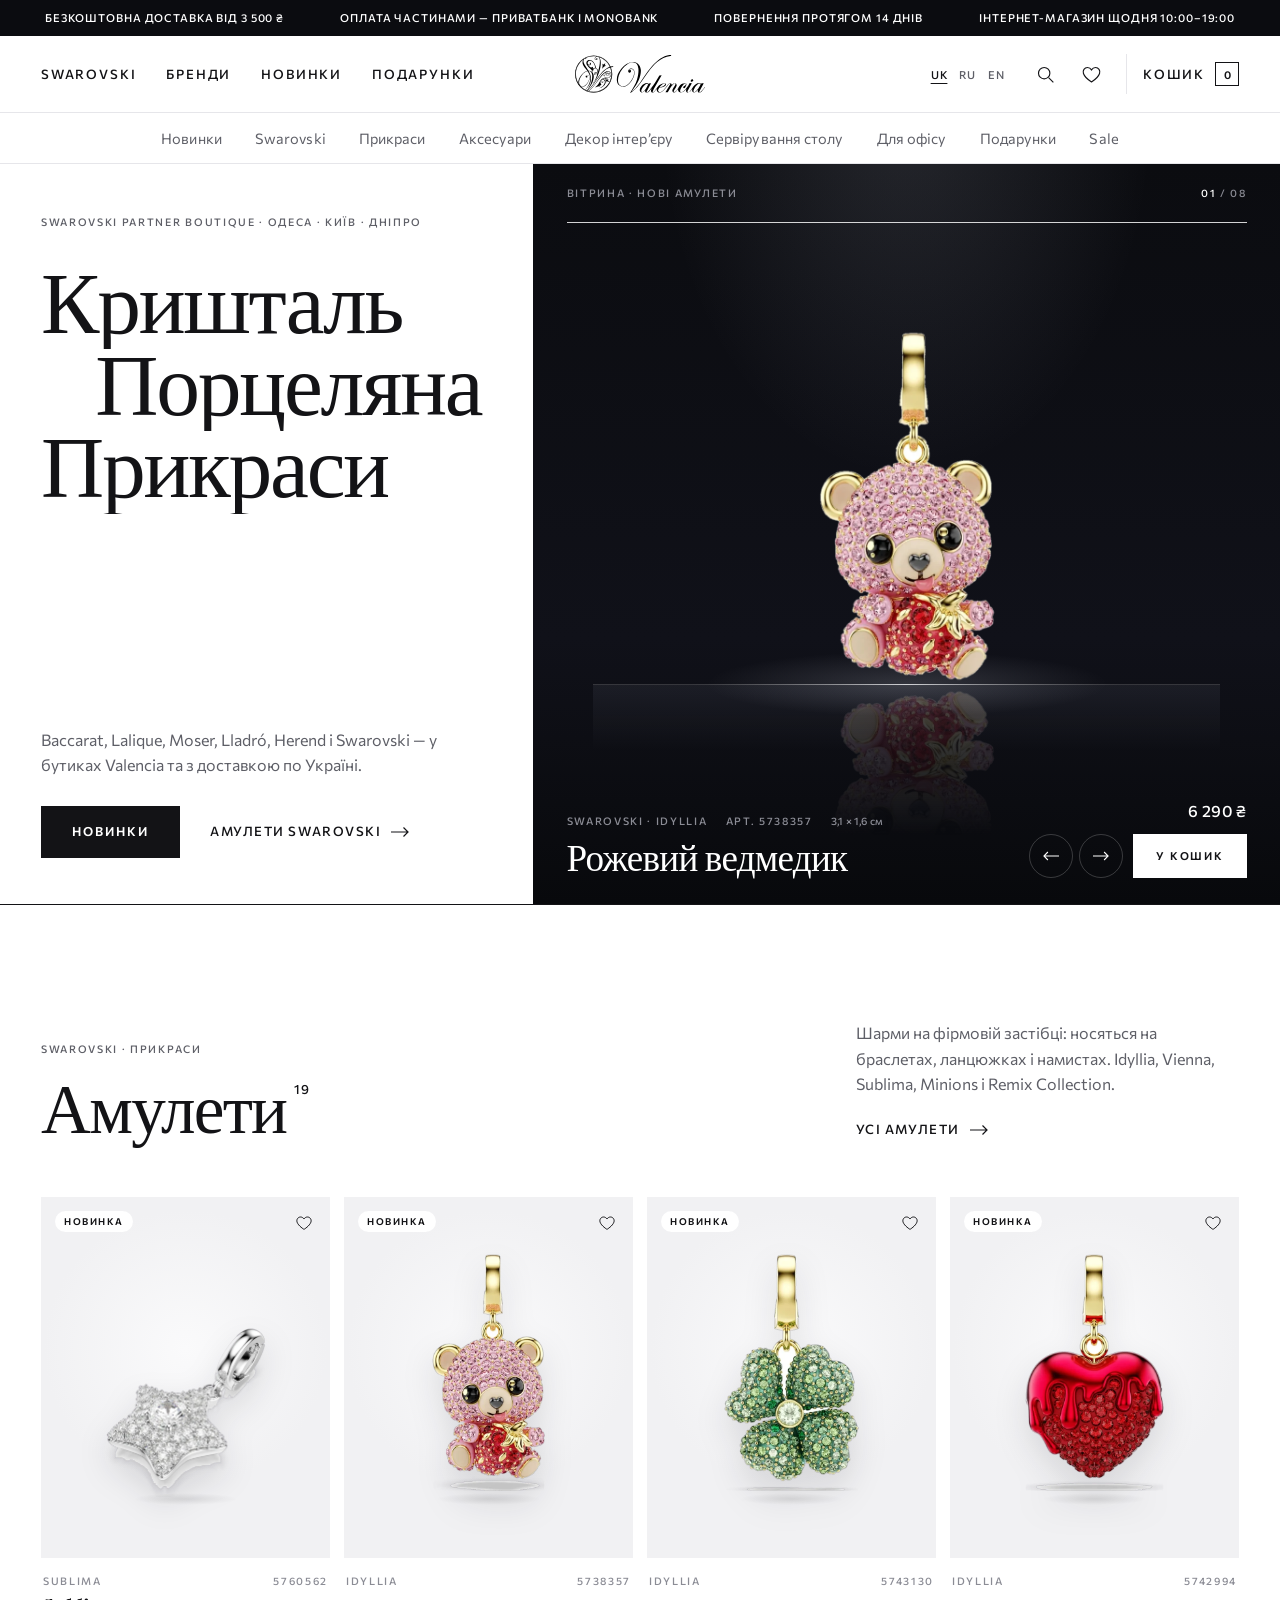
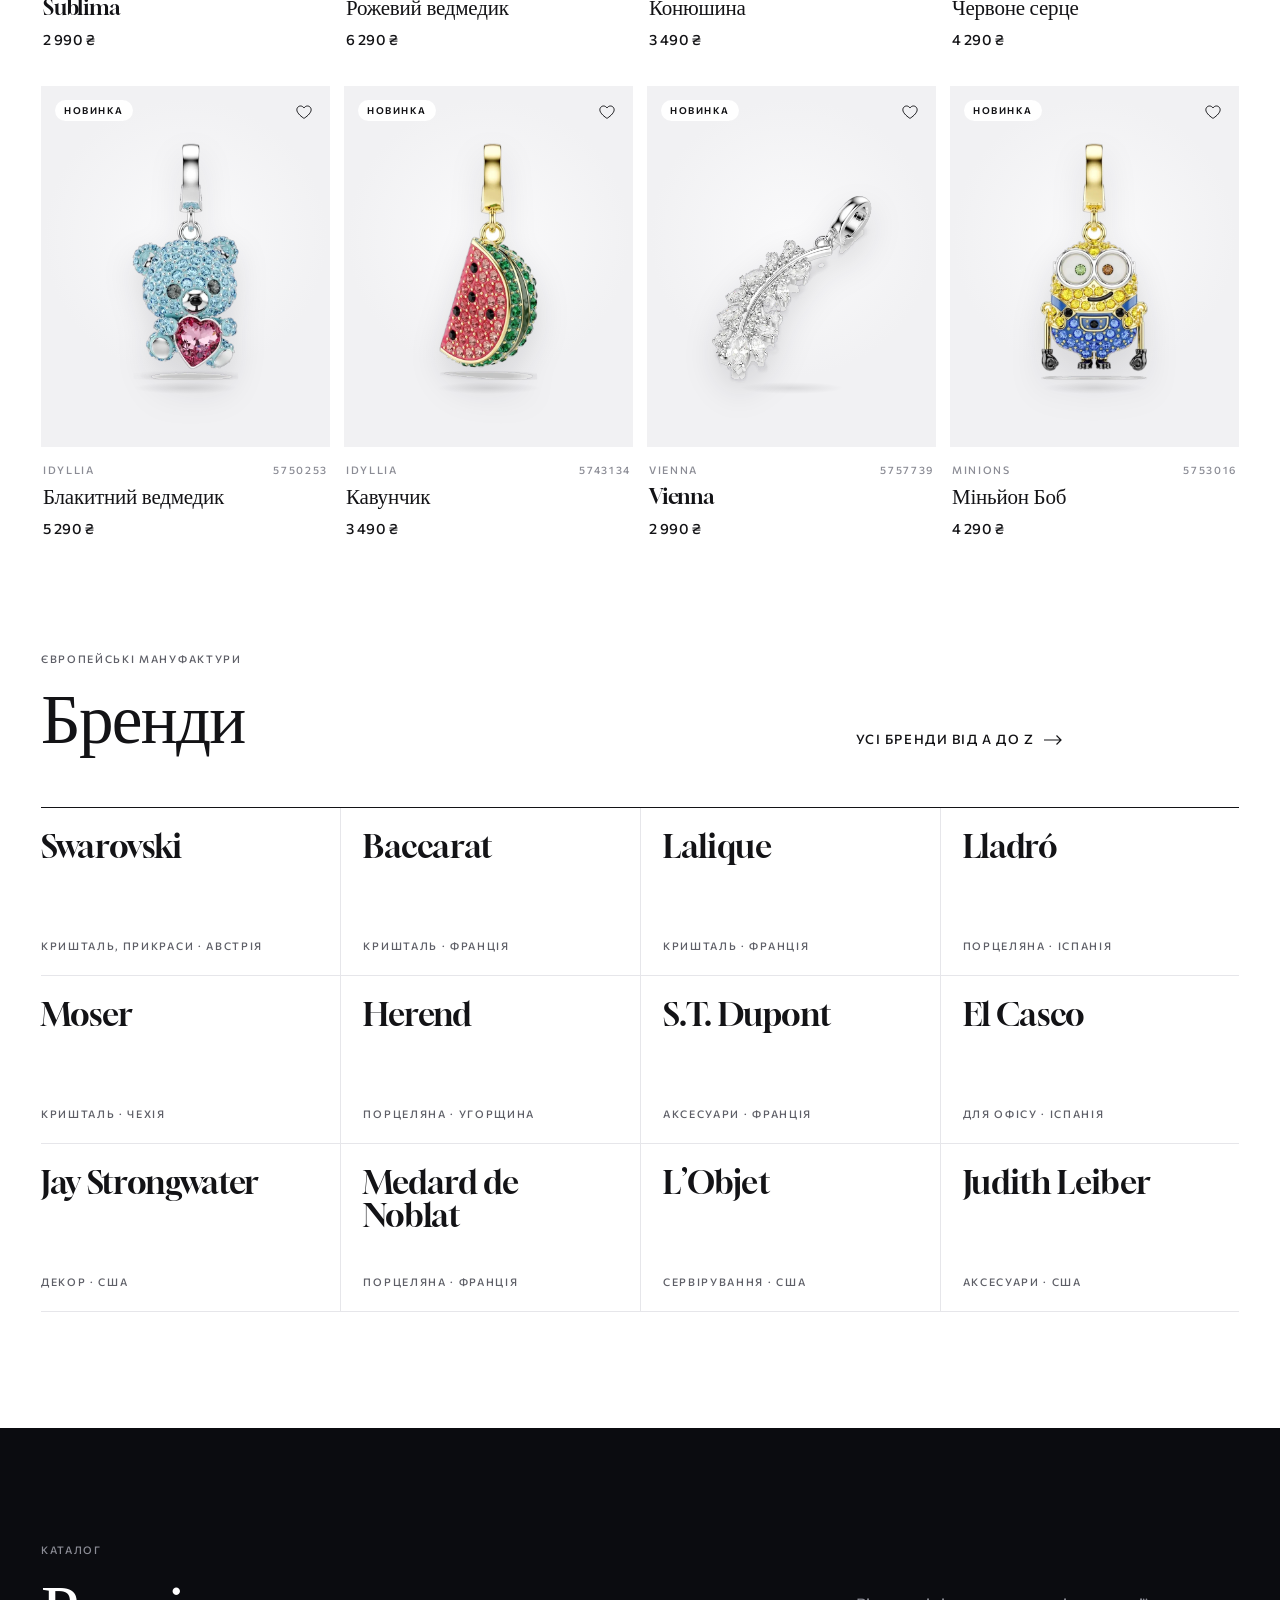
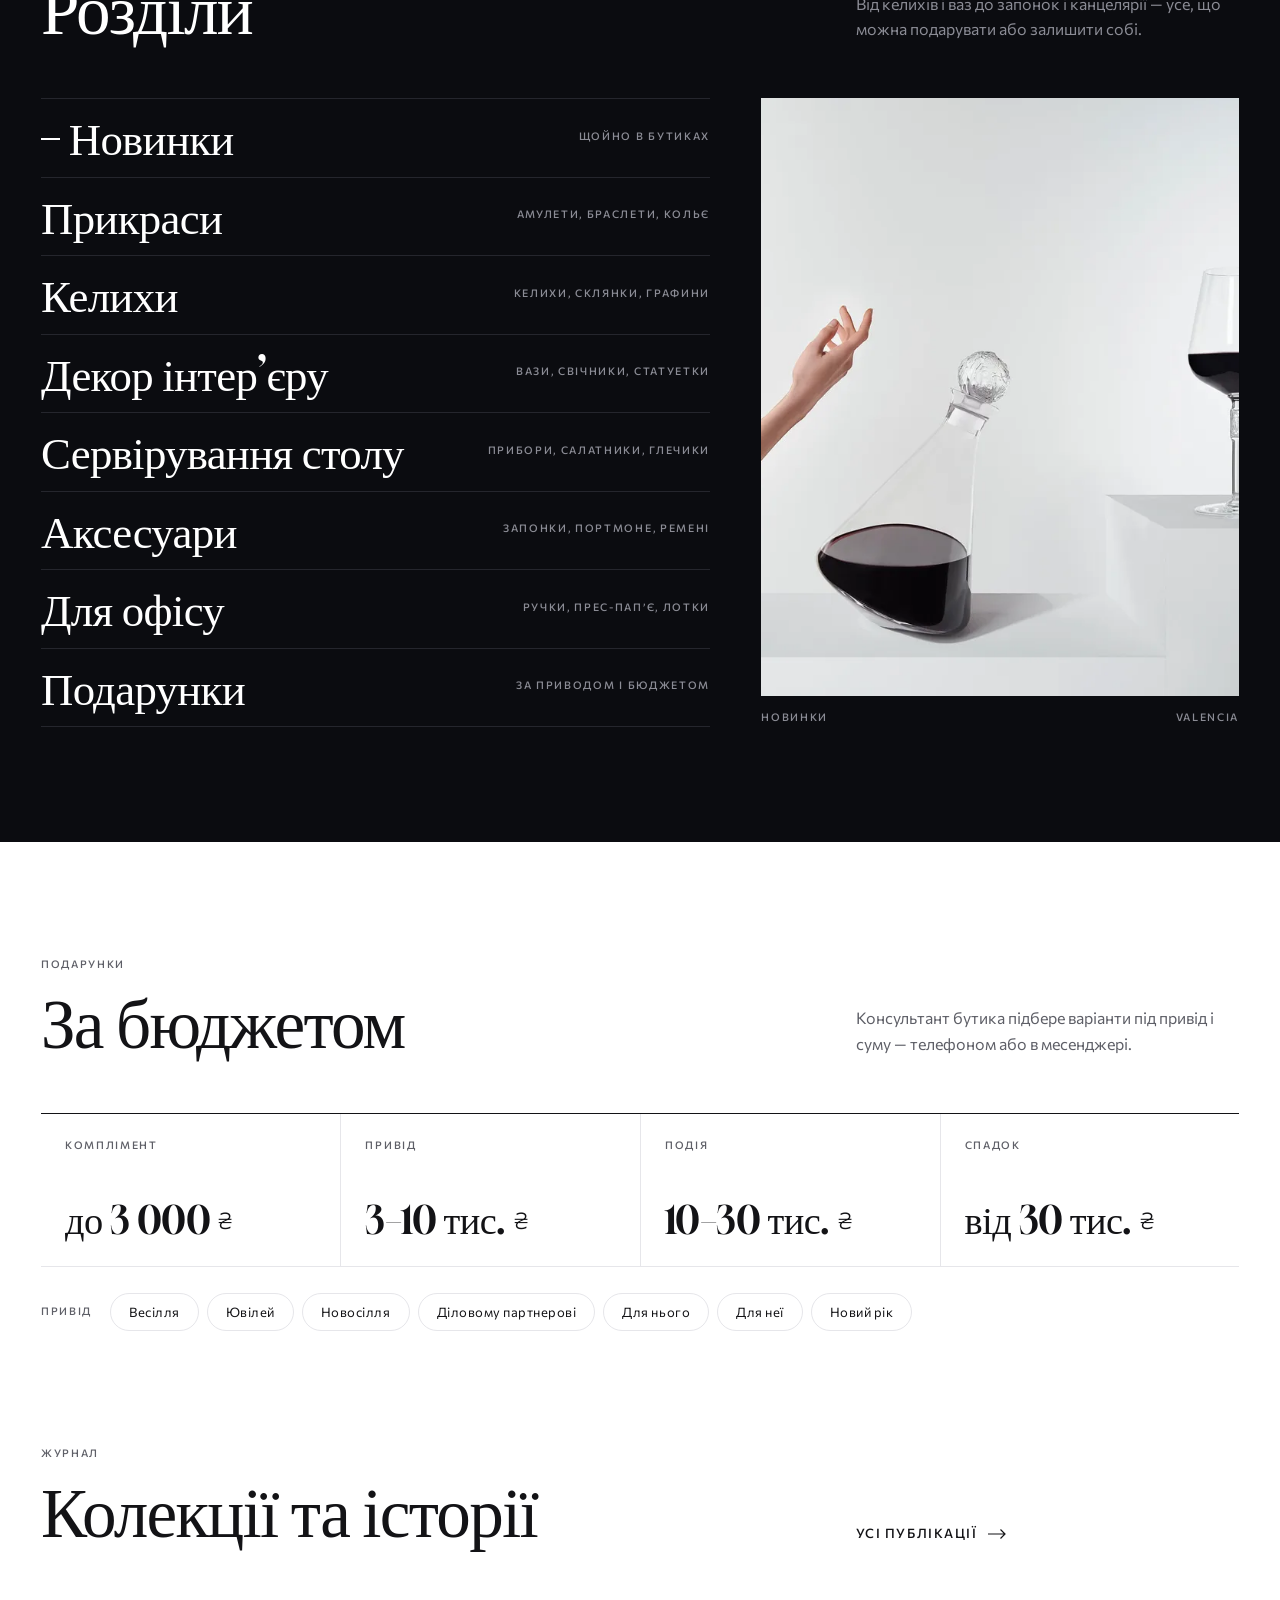
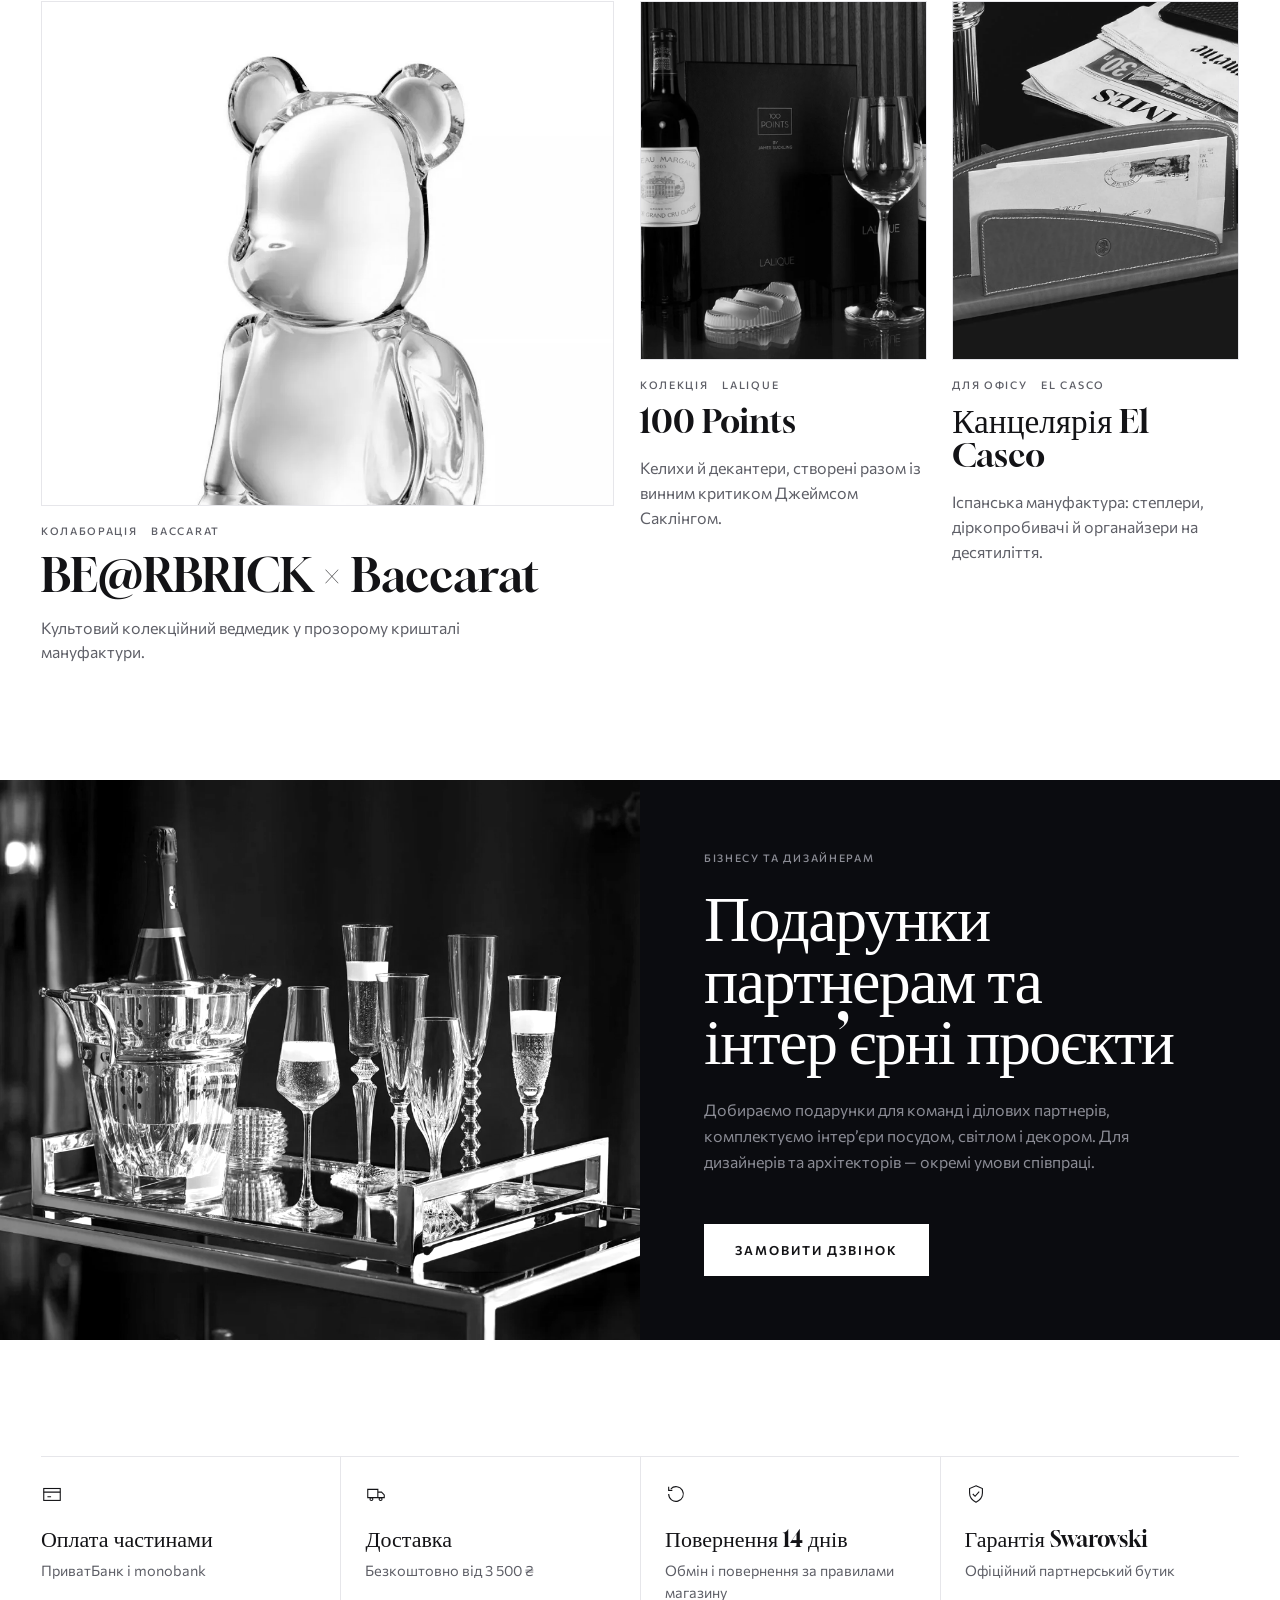
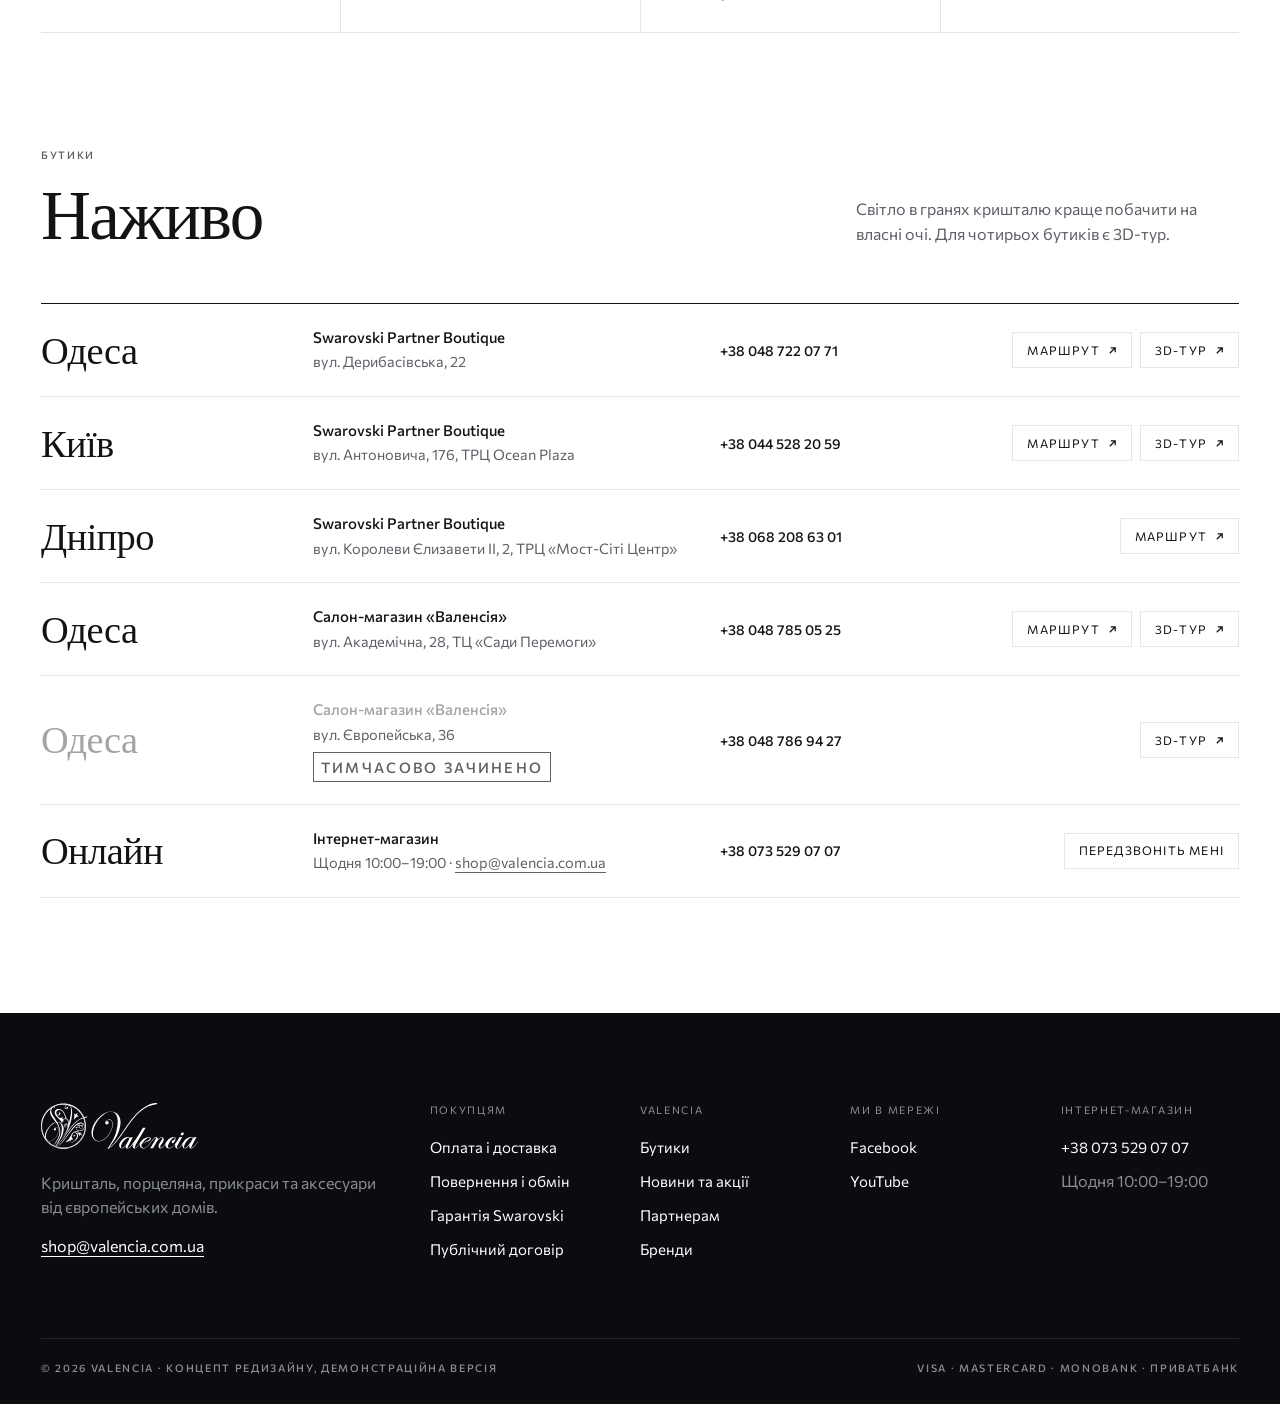
==== commit be452db8: "Replace demo with monochrome "Vitrina" concept Home and charms category pages rebuilt in a velvet-bl" ====
--- a/index.html
+++ b/index.html
@@ -1,339 +1,410 @@
 <!doctype html>
-<html lang="ru">
+<html lang="uk">
 <head>
 <meta charset="utf-8">
 <meta name="viewport" content="width=device-width, initial-scale=1">
 <meta name="robots" content="noindex, nofollow">
-<title>Valencia — хрусталь, фарфор и украшения | Концепт редизайна</title>
-<meta name="description" content="Концепт редизайна интернет-магазина Valencia: подарки от Swarovski, Baccarat, Lalique, Lladró, Herend.">
+<title>Valencia — кришталь, порцеляна, прикраси | Концепт редизайну</title>
+<meta name="description" content="Концепт редизайну інтернет-магазину Valencia: Swarovski, Baccarat, Lalique, Lladró, Herend.">
+<meta name="theme-color" content="#0B0C10">
 <link rel="preconnect" href="https://fonts.googleapis.com">
 <link rel="preconnect" href="https://fonts.gstatic.com" crossorigin>
-<link href="https://fonts.googleapis.com/css2?family=Noto+Serif+Display:ital,wght@0,300;0,400;1,300&family=Tenor+Sans&display=swap" rel="stylesheet">
+<link href="https://fonts.googleapis.com/css2?family=Gloock&family=Commissioner:wght@300;400;500;600&display=swap" rel="stylesheet">
 <link rel="stylesheet" href="assets/style.css">
-<link rel="icon" href="img/home/logo.svg">
+<link rel="icon" href="img/cut/43178.webp">
 </head>
 <body>
-
-<div class="topbar" role="note">
-  <div class="topbar__in">
-    <span>Оплата частями — ПриватБанк и monobank</span>
-    <span>Бесплатная доставка от 3 500 ₴</span>
-    <span>Возврат до 14 дней</span>
-    <span>Ежедневно 10:00–19:00 · +38 073 529 07 07</span>
+<a class="skip" href="#main">Перейти до вмісту</a>
+
+<div class="topbar" aria-label="Умови магазину">
+  <div class="topbar__track">
+    <span>Безкоштовна доставка від 3 500 ₴</span>
+    <span>Оплата частинами — ПриватБанк і monobank</span>
+    <span>Повернення протягом 14 днів</span>
+    <span>Інтернет-магазин щодня 10:00–19:00</span>
+    <span class="dup" aria-hidden="true"><span>Безкоштовна доставка від 3 500 ₴</span><span>Оплата частинами — ПриватБанк і monobank</span><span>Повернення протягом 14 днів</span><span>Інтернет-магазин щодня 10:00–19:00</span></span>
   </div>
 </div>
 
-<header class="header">
+<header class="hdr">
+  <div class="hdr__in">
+    <div>
+      <button class="ibtn hdr__burger" data-menu-open aria-label="Відкрити меню"><svg viewBox="0 0 24 24"><path d="M3 8h18M3 16h18"/></svg></button>
+      <nav class="hdr__nav" aria-label="Основна навігація">
+        <a href="amulety.html">Swarovski</a>
+        <a href="#">Бренди</a>
+        <a href="#">Новинки</a>
+        <a href="index.html#gifts">Подарунки</a>
+      </nav>
+    </div>
+    <a class="logo" href="index.html" aria-label="Valencia — на головну"><img src="img/home/logo.svg" alt="Valencia" width="130" height="38"></a>
+    <div class="hdr__tools">
+      <div class="lang hide-m" role="group" aria-label="Мова сайту"><a href="#" data-lang aria-current="true">UK</a><a href="#" data-lang>RU</a><a href="#" data-lang>EN</a></div>
+      <a class="ibtn hide-m" href="#" aria-label="Пошук"><svg viewBox="0 0 24 24"><circle cx="10.5" cy="10.5" r="6.5"/><path d="M15.5 15.5L21 21"/></svg></a>
+      <button class="ibtn" data-panel-open="fav" aria-label="Обране"><svg viewBox="0 0 24 24"><path d="M12 20.5s-7.5-4.6-9.2-9.6C1.6 7.3 4 4 7.4 4c2 0 3.6 1.1 4.6 2.7C13 5.1 14.6 4 16.6 4 20 4 22.4 7.3 21.2 10.9 19.5 15.9 12 20.5 12 20.5z"/></svg><span class="cnt" data-count="fav">0</span></button>
+      <button class="bag" data-panel-open="cart" aria-label="Кошик"><span class="t">Кошик</span><b data-count="cart">0</b></button>
+    </div>
+  </div>
+</header>
+
+<nav class="catnav" aria-label="Розділи каталогу">
+  <div class="catnav__in">
+    <a href="#">Новинки</a>
+    <a href="amulety.html">Swarovski</a>
+    <a href="#">Прикраси</a>
+    <a href="#">Аксесуари</a>
+    <a href="#">Декор інтер’єру</a>
+    <a href="#">Сервірування столу</a>
+    <a href="#">Для офісу</a>
+    <a href="index.html#gifts">Подарунки</a>
+    <a href="#">Sale</a>
+  </div>
+</nav>
+
+<div class="menu" aria-hidden="true" role="dialog" aria-modal="true" aria-label="Меню">
+  <div class="menu__head">
+    <a class="logo" href="index.html" aria-label="Valencia — на головну"><img src="img/home/logo.svg" alt="Valencia" width="103" height="30"></a>
+    <button class="ibtn" data-menu-close aria-label="Закрити меню"><svg viewBox="0 0 24 24"><path d="M5 5l14 14M19 5 5 19"/></svg></button>
+  </div>
+  <nav aria-label="Мобільна навігація">
+    <a href="amulety.html">Swarovski <small>Амулети</small></a>
+    <a href="#">Новинки</a>
+    <a href="#">Бренди</a>
+    <a href="#">Прикраси</a>
+    <a href="#">Аксесуари</a>
+    <a href="#">Декор інтер’єру</a>
+    <a href="#">Сервірування столу</a>
+    <a href="#">Для офісу</a>
+    <a href="index.html#gifts" data-menu-close>Подарунки</a>
+    <a href="index.html#stores" data-menu-close>Бутики</a>
+  </nav>
+  <div class="menu__foot">
+    <div class="lang" role="group" aria-label="Мова сайту" style="display:flex"><a href="#" data-lang aria-current="true">UK</a><a href="#" data-lang>RU</a><a href="#" data-lang>EN</a></div>
+    <a class="label" href="tel:+380735290707">+38 073 529 07 07</a>
+  </div>
+</div>
+
+<!--MAIN-->
+<main id="main">
+
+  <!-- HERO: white statement + black vitrine -->
+  <section class="hero" aria-label="Головне">
+    <div class="hero__copy">
+      <div>
+        <div class="label">Swarovski Partner Boutique · Одеса · Київ · Дніпро</div>
+        <h1 class="display hero__title">
+          <span><i style="--n:0">Кришталь</i></span>
+          <span><i style="--n:1">Порцеляна</i></span>
+          <span><i style="--n:2">Прикраси</i></span>
+        </h1>
+      </div>
+      <div class="hero__bottom">
+        <p class="lead">Baccarat, Lalique, Moser, Lladró, Herend і Swarovski — у бутиках Valencia та з доставкою по Україні.</p>
+        <div class="hero__actions">
+          <a class="btn" href="#">Новинки</a>
+          <a class="more" href="amulety.html"><span>Амулети Swarovski</span><svg viewBox="0 0 18 10"><path d="M0 5h17M12.5.5 17 5l-4.5 4.5"/></svg></a>
+        </div>
+      </div>
+    </div>
+
+    <div class="vit" data-vit aria-roledescription="карусель" aria-label="Вітрина: нові амулети Swarovski">
+      <div class="vit__top label"><span>Вітрина · нові амулети</span><span><b data-vit-i>01</b> / <span data-vit-n>08</span></span></div>
+      <button class="vit__stage" data-vit-stage aria-label="Швидкий перегляд амулета"><span class="vit__shelf"></span></button>
+      <div class="vit__label">
+        <div aria-live="polite">
+          <div class="label vit__meta"><span data-vit-coll>Swarovski · Idyllia</span><span data-vit-sku>Арт. 5738357</span><span class="opt-m u" data-vit-size>3,1 × 1,6 см</span></div>
+          <div class="vit__name" data-vit-name>Рожевий ведмедик</div>
+        </div>
+        <div>
+          <div class="vit__price" data-vit-price>6 290 ₴</div>
+          <div class="vit__act">
+            <div class="vit__nav">
+              <button data-vit-prev aria-label="Попередній амулет"><svg viewBox="0 0 18 10"><path d="M18 5H1M5.5.5 1 5l4.5 4.5"/></svg></button>
+              <button data-vit-next aria-label="Наступний амулет"><svg viewBox="0 0 18 10"><path d="M0 5h17M12.5.5 17 5l-4.5 4.5"/></svg></button>
+            </div>
+            <button class="btn btn--white" data-vit-add data-add="42607">У кошик</button>
+          </div>
+        </div>
+      </div>
+      <div class="vit__prog" aria-hidden="true"><i></i></div>
+    </div>
+  </section>
+
+  <!-- AMULETS -->
+  <section class="sec">
+    <div class="wrap">
+      <div class="sec-head">
+        <div class="sec-head__t rv">
+          <span class="label">Swarovski · Прикраси</span>
+          <h2 class="h2">Амулети<sup>19</sup></h2>
+        </div>
+        <div class="sec-head__s rv" style="--d:1">
+          <p class="lead">Шарми на фірмовій застібці: носяться на браслетах, ланцюжках і намистах. Idyllia, Vienna, Sublima, Minions і Remix Collection.</p>
+          <a class="more" href="amulety.html"><span>Усі амулети</span><svg viewBox="0 0 18 10"><path d="M0 5h17M12.5.5 17 5l-4.5 4.5"/></svg></a>
+        </div>
+      </div>
+      <div class="grid rv" data-featured></div>
+    </div>
+  </section>
+
+  <!-- BRANDS -->
+  <section class="sec sec--flush-top">
+    <div class="wrap">
+      <div class="sec-head">
+        <div class="sec-head__t rv">
+          <span class="label">Європейські мануфактури</span>
+          <h2 class="h2">Бренди</h2>
+        </div>
+        <div class="sec-head__s rv" style="--d:1">
+          <a class="more" href="#"><span>Усі бренди від A до Z</span><svg viewBox="0 0 18 10"><path d="M0 5h17M12.5.5 17 5l-4.5 4.5"/></svg></a>
+        </div>
+      </div>
+      <div class="brands rv">
+        <a class="brand" href="amulety.html"><b>Swarovski</b><span class="label">Кришталь, прикраси · Австрія<svg viewBox="0 0 18 10"><path d="M0 5h17M12.5.5 17 5l-4.5 4.5"/></svg></span></a>
+        <a class="brand" href="#"><b>Baccarat</b><span class="label">Кришталь · Франція<svg viewBox="0 0 18 10"><path d="M0 5h17M12.5.5 17 5l-4.5 4.5"/></svg></span></a>
+        <a class="brand" href="#"><b>Lalique</b><span class="label">Кришталь · Франція<svg viewBox="0 0 18 10"><path d="M0 5h17M12.5.5 17 5l-4.5 4.5"/></svg></span></a>
+        <a class="brand" href="#"><b>Lladró</b><span class="label">Порцеляна · Іспанія<svg viewBox="0 0 18 10"><path d="M0 5h17M12.5.5 17 5l-4.5 4.5"/></svg></span></a>
+        <a class="brand" href="#"><b>Moser</b><span class="label">Кришталь · Чехія<svg viewBox="0 0 18 10"><path d="M0 5h17M12.5.5 17 5l-4.5 4.5"/></svg></span></a>
+        <a class="brand" href="#"><b>Herend</b><span class="label">Порцеляна · Угорщина<svg viewBox="0 0 18 10"><path d="M0 5h17M12.5.5 17 5l-4.5 4.5"/></svg></span></a>
+        <a class="brand" href="#"><b>S.T. Dupont</b><span class="label">Аксесуари · Франція<svg viewBox="0 0 18 10"><path d="M0 5h17M12.5.5 17 5l-4.5 4.5"/></svg></span></a>
+        <a class="brand" href="#"><b>El Casco</b><span class="label">Для офісу · Іспанія<svg viewBox="0 0 18 10"><path d="M0 5h17M12.5.5 17 5l-4.5 4.5"/></svg></span></a>
+        <a class="brand" href="#"><b>Jay Strongwater</b><span class="label">Декор · США<svg viewBox="0 0 18 10"><path d="M0 5h17M12.5.5 17 5l-4.5 4.5"/></svg></span></a>
+        <a class="brand" href="#"><b>Medard de Noblat</b><span class="label">Порцеляна · Франція<svg viewBox="0 0 18 10"><path d="M0 5h17M12.5.5 17 5l-4.5 4.5"/></svg></span></a>
+        <a class="brand" href="#"><b>L’Objet</b><span class="label">Сервірування · США<svg viewBox="0 0 18 10"><path d="M0 5h17M12.5.5 17 5l-4.5 4.5"/></svg></span></a>
+        <a class="brand" href="#"><b>Judith Leiber</b><span class="label">Аксесуари · США<svg viewBox="0 0 18 10"><path d="M0 5h17M12.5.5 17 5l-4.5 4.5"/></svg></span></a>
+      </div>
+    </div>
+  </section>
+
+  <!-- CATEGORIES (inverted) -->
+  <section class="sec night">
+    <div class="wrap">
+      <div class="sec-head">
+        <div class="sec-head__t rv">
+          <span class="label">Каталог</span>
+          <h2 class="h2">Розділи</h2>
+        </div>
+        <div class="sec-head__s rv" style="--d:1">
+          <p class="lead">Від келихів і ваз до запонок і канцелярії — усе, що можна подарувати або залишити собі.</p>
+        </div>
+      </div>
+      <div class="cats">
+        <div class="cats__list rv" data-cats>
+          <a class="cat is-on" href="#" data-img="img/home/cat-134342.webp"><img src="img/home/cat-134342.webp" alt="" loading="lazy"><b>Новинки</b><span class="label">Щойно в бутиках</span></a>
+          <a class="cat" href="amulety.html" data-img="img/p/42609-2.webp"><img src="img/p/42609-2.webp" alt="" loading="lazy"><b>Прикраси</b><span class="label">Амулети, браслети, кольє</span></a>
+          <a class="cat" href="#" data-img="img/home/news-news_321419_140691.webp"><img src="img/home/news-news_321419_140691.webp" alt="" loading="lazy"><b>Келихи</b><span class="label">Келихи, склянки, графини</span></a>
+          <a class="cat" href="#" data-img="img/home/cat-134343.webp"><img src="img/home/cat-134343.webp" alt="" loading="lazy"><b>Декор інтер’єру</b><span class="label">Вази, свічники, статуетки</span></a>
+          <a class="cat" href="#" data-img="img/home/cat-134346.webp"><img src="img/home/cat-134346.webp" alt="" loading="lazy"><b>Сервірування столу</b><span class="label">Прибори, салатники, глечики</span></a>
+          <a class="cat" href="#" data-img="img/home/cat-134344.webp"><img src="img/home/cat-134344.webp" alt="" loading="lazy"><b>Аксесуари</b><span class="label">Запонки, портмоне, ремені</span></a>
+          <a class="cat" href="#" data-img="img/home/cat-134347.webp"><img src="img/home/cat-134347.webp" alt="" loading="lazy"><b>Для офісу</b><span class="label">Ручки, прес-пап’є, лотки</span></a>
+          <a class="cat" href="index.html#gifts" data-img="img/home/cat-134341.webp"><img src="img/home/cat-134341.webp" alt="" loading="lazy"><b>Подарунки</b><span class="label">За приводом і бюджетом</span></a>
+        </div>
+        <div class="cats__view rv" style="--d:2" aria-hidden="true">
+          <div class="cats__frame" data-cats-frame></div>
+          <div class="cats__cap label"><span data-cats-cap>Новинки</span><span>Valencia</span></div>
+        </div>
+      </div>
+    </div>
+  </section>
+
+  <!-- GIFTS BY BUDGET -->
+  <section class="sec" id="gifts">
+    <div class="wrap">
+      <div class="sec-head">
+        <div class="sec-head__t rv">
+          <span class="label">Подарунки</span>
+          <h2 class="h2">За бюджетом</h2>
+        </div>
+        <div class="sec-head__s rv" style="--d:1">
+          <p class="lead">Консультант бутика підбере варіанти під привід і суму — телефоном або в месенджері.</p>
+        </div>
+      </div>
+      <div class="budget rv">
+        <a href="#"><span class="label">Комплімент</span><b>до 3&nbsp;000&nbsp;<i class="uah">₴</i></b></a>
+        <a href="#"><span class="label">Привід</span><b>3–10 тис.&nbsp;<i class="uah">₴</i></b></a>
+        <a href="#"><span class="label">Подія</span><b>10–30 тис.&nbsp;<i class="uah">₴</i></b></a>
+        <a href="#"><span class="label">Спадок</span><b>від 30&nbsp;тис.&nbsp;<i class="uah">₴</i></b></a>
+      </div>
+      <div class="occ rv" role="group" aria-label="Привід">
+        <span class="label">Привід</span>
+        <button class="chip" aria-pressed="false">Весілля</button>
+        <button class="chip" aria-pressed="false">Ювілей</button>
+        <button class="chip" aria-pressed="false">Новосілля</button>
+        <button class="chip" aria-pressed="false">Діловому партнерові</button>
+        <button class="chip" aria-pressed="false">Для нього</button>
+        <button class="chip" aria-pressed="false">Для неї</button>
+        <button class="chip" aria-pressed="false">Новий рік</button>
+      </div>
+    </div>
+  </section>
+
+  <!-- JOURNAL -->
+  <section class="sec sec--flush-top">
+    <div class="wrap">
+      <div class="sec-head">
+        <div class="sec-head__t rv">
+          <span class="label">Журнал</span>
+          <h2 class="h2">Колекції та історії</h2>
+        </div>
+        <div class="sec-head__s rv" style="--d:1">
+          <a class="more" href="#"><span>Усі публікації</span><svg viewBox="0 0 18 10"><path d="M0 5h17M12.5.5 17 5l-4.5 4.5"/></svg></a>
+        </div>
+      </div>
+      <div class="journal">
+        <a class="story rv" href="#">
+          <div class="story__img"><img src="img/home/news-news_321354_140686.webp" alt="Кришталевий BE@RBRICK від Baccarat" loading="lazy"></div>
+          <div class="label"><span>Колаборація</span><span>Baccarat</span></div>
+          <h3>BE@RBRICK × Baccarat</h3>
+          <p>Культовий колекційний ведмедик у прозорому кришталі мануфактури.</p>
+        </a>
+        <a class="story rv" href="#" style="--d:1">
+          <div class="story__img"><img src="img/home/news-news_321376_140699.webp" alt="Келихи колекції 100 Points від Lalique" loading="lazy"></div>
+          <div class="label"><span>Колекція</span><span>Lalique</span></div>
+          <h3>100 Points</h3>
+          <p>Келихи й декантери, створені разом із винним критиком Джеймсом Саклінгом.</p>
+        </a>
+        <a class="story rv" href="#" style="--d:2">
+          <div class="story__img"><img src="img/home/news-news_321418_140692.webp" alt="Шкіряний органайзер El Casco" loading="lazy"></div>
+          <div class="label"><span>Для офісу</span><span>El Casco</span></div>
+          <h3>Канцелярія El Casco</h3>
+          <p>Іспанська мануфактура: степлери, діркопробивачі й органайзери на десятиліття.</p>
+        </a>
+      </div>
+    </div>
+  </section>
+
+  <!-- PARTNERS -->
+  <section class="partner night">
+    <div class="partner__img"><img src="img/home/cat-142032.webp" alt="Кришталеві келихи та відерце для шампанського" loading="lazy"></div>
+    <div class="partner__txt">
+      <div class="rv">
+        <span class="label">Бізнесу та дизайнерам</span>
+        <h2 class="h2">Подарунки партнерам та інтер’єрні проєкти</h2>
+        <p class="lead">Добираємо подарунки для команд і ділових партнерів, комплектуємо інтер’єри посудом, світлом і декором. Для дизайнерів та архітекторів — окремі умови співпраці.</p>
+      </div>
+      <div class="rv" style="--d:1"><a class="btn btn--white" href="#">Замовити дзвінок</a></div>
+    </div>
+  </section>
+
+  <!-- SERVICES -->
+  <section class="sec" style="padding-bottom:0">
+    <div class="wrap">
+      <div class="facts rv">
+        <div><svg viewBox="0 0 24 24"><rect x="3" y="6" width="18" height="13"/><path d="M3 10h18M7 15h4"/></svg><b>Оплата частинами</b><span>ПриватБанк і monobank</span></div>
+        <div><svg viewBox="0 0 24 24"><path d="M3 7h11v9H3zM14 10h4l3 3v3h-7"/><circle cx="7" cy="17.5" r="1.6"/><circle cx="17" cy="17.5" r="1.6"/></svg><b>Доставка</b><span>Безкоштовно від 3 500 ₴</span></div>
+        <div><svg viewBox="0 0 24 24"><path d="M4 12a8 8 0 1 0 2.4-5.7M4 4v4h4"/></svg><b>Повернення 14 днів</b><span>Обмін і повернення за правилами магазину</span></div>
+        <div><svg viewBox="0 0 24 24"><path d="M12 3l7 3v5c0 4.5-3 8-7 10-4-2-7-5.5-7-10V6z"/><path d="M8.5 12l2.5 2.5 4.5-5"/></svg><b>Гарантія Swarovski</b><span>Офіційний партнерський бутик</span></div>
+      </div>
+    </div>
+  </section>
+
+  <!-- STORES -->
+  <section class="sec" id="stores">
+    <div class="wrap">
+      <div class="sec-head">
+        <div class="sec-head__t rv">
+          <span class="label">Бутики</span>
+          <h2 class="h2">Наживо</h2>
+        </div>
+        <div class="sec-head__s rv" style="--d:1">
+          <p class="lead">Світло в гранях кришталю краще побачити на власні очі. Для чотирьох бутиків є 3D-тур.</p>
+        </div>
+      </div>
+      <div class="stores">
+        <div class="store rv">
+          <div class="store__city">Одеса</div>
+          <div class="store__where"><b>Swarovski Partner Boutique</b><span>вул. Дерибасівська, 22</span></div>
+          <a class="store__tel" href="tel:+380487220771">+38 048 722 07 71</a>
+          <div class="store__links"><a href="https://www.google.com/maps/search/?api=1&amp;query=%D0%9E%D0%B4%D0%B5%D1%81%D0%B0%2C+%D0%94%D0%B5%D1%80%D0%B8%D0%B1%D0%B0%D1%81%D1%96%D0%B2%D1%81%D1%8C%D0%BA%D0%B0+22" target="_blank" rel="noopener">Маршрут <svg viewBox="0 0 10 10"><path d="M2 8 8 2M3 2h5v5"/></svg></a><a href="https://tour.valencia.com.ua/3Dtours/sw_o_der/index.html" target="_blank" rel="noopener">3D-тур <svg viewBox="0 0 10 10"><path d="M2 8 8 2M3 2h5v5"/></svg></a></div>
+        </div>
+        <div class="store rv">
+          <div class="store__city">Київ</div>
+          <div class="store__where"><b>Swarovski Partner Boutique</b><span>вул. Антоновича, 176, ТРЦ Ocean Plaza</span></div>
+          <a class="store__tel" href="tel:+380445282059">+38 044 528 20 59</a>
+          <div class="store__links"><a href="https://www.google.com/maps/search/?api=1&amp;query=Ocean+Plaza+Kyiv" target="_blank" rel="noopener">Маршрут <svg viewBox="0 0 10 10"><path d="M2 8 8 2M3 2h5v5"/></svg></a><a href="https://tour.valencia.com.ua/3Dtours/sw_k_osh/index.html" target="_blank" rel="noopener">3D-тур <svg viewBox="0 0 10 10"><path d="M2 8 8 2M3 2h5v5"/></svg></a></div>
+        </div>
+        <div class="store rv">
+          <div class="store__city">Дніпро</div>
+          <div class="store__where"><b>Swarovski Partner Boutique</b><span>вул. Королеви Єлизавети II, 2, ТРЦ «Мост-Сіті Центр»</span></div>
+          <a class="store__tel" href="tel:+380682086301">+38 068 208 63 01</a>
+          <div class="store__links"><a href="https://www.google.com/maps/search/?api=1&amp;query=%D0%9C%D0%BE%D1%81%D1%82-%D0%A1%D1%96%D1%82%D1%96+%D0%A6%D0%B5%D0%BD%D1%82%D1%80+%D0%94%D0%BD%D1%96%D0%BF%D1%80%D0%BE" target="_blank" rel="noopener">Маршрут <svg viewBox="0 0 10 10"><path d="M2 8 8 2M3 2h5v5"/></svg></a></div>
+        </div>
+        <div class="store rv">
+          <div class="store__city">Одеса</div>
+          <div class="store__where"><b>Салон-магазин «Валенсія»</b><span>вул. Академічна, 28, ТЦ «Сади Перемоги»</span></div>
+          <a class="store__tel" href="tel:+380487850525">+38 048 785 05 25</a>
+          <div class="store__links"><a href="https://www.google.com/maps/search/?api=1&amp;query=%D0%A1%D0%B0%D0%B4%D0%B8+%D0%9F%D0%B5%D1%80%D0%B5%D0%BC%D0%BE%D0%B3%D0%B8+%D0%9E%D0%B4%D0%B5%D1%81%D0%B0" target="_blank" rel="noopener">Маршрут <svg viewBox="0 0 10 10"><path d="M2 8 8 2M3 2h5v5"/></svg></a><a href="https://tour.valencia.com.ua/3Dtours/val_o_sp/index.html" target="_blank" rel="noopener">3D-тур <svg viewBox="0 0 10 10"><path d="M2 8 8 2M3 2h5v5"/></svg></a></div>
+        </div>
+        <div class="store store--closed rv">
+          <div class="store__city">Одеса</div>
+          <div class="store__where"><b>Салон-магазин «Валенсія»</b><span>вул. Європейська, 36</span><br><span class="store__closed label">Тимчасово зачинено</span></div>
+          <a class="store__tel" href="tel:+380487869427">+38 048 786 94 27</a>
+          <div class="store__links"><a href="https://www.valencia.com.ua/3dShop/index.html" target="_blank" rel="noopener">3D-тур <svg viewBox="0 0 10 10"><path d="M2 8 8 2M3 2h5v5"/></svg></a></div>
+        </div>
+        <div class="store rv">
+          <div class="store__city">Онлайн</div>
+          <div class="store__where"><b>Інтернет-магазин</b><span>Щодня 10:00–19:00 · <a class="ul" href="mailto:shop@valencia.com.ua">shop@valencia.com.ua</a></span></div>
+          <a class="store__tel" href="tel:+380735290707">+38 073 529 07 07</a>
+          <div class="store__links"><a href="#">Передзвоніть мені</a></div>
+        </div>
+      </div>
+    </div>
+  </section>
+
+</main>
+<!--/MAIN-->
+
+<footer class="foot">
   <div class="wrap">
-    <div class="header__row">
-      <button class="icon-btn menu-btn" data-menu-open aria-label="Открыть меню">
-        <svg viewBox="0 0 24 24"><path d="M3 7h18M3 12h18M3 17h12"/></svg>
-      </button>
-      <nav class="header__nav" aria-label="Основное">
-        <a href="amulety.html">Swarovski</a>
-        <a href="#">Бренды</a>
-        <a href="#">Новинки</a>
-        <a href="#gifts">Подарки</a>
-      </nav>
-      <a class="logo" href="index.html" aria-label="Valencia — на главную"><img src="img/home/logo.svg" alt="Valencia" width="160" height="47"></a>
-      <div class="header__tools">
-        <span class="lang hide-m"><a href="#">UK</a> · <b>RU</b> · <a href="#">EN</a></span>
-        <a class="icon-btn hide-m" href="#" aria-label="Поиск"><svg viewBox="0 0 24 24"><circle cx="11" cy="11" r="6.5"/><path d="M16 16l4.5 4.5"/></svg></a>
-        <a class="icon-btn hide-m" href="#" aria-label="Личный кабинет"><svg viewBox="0 0 24 24"><circle cx="12" cy="8.5" r="4"/><path d="M4 20.5c1.4-3.6 4.4-5.5 8-5.5s6.6 1.9 8 5.5"/></svg></a>
-        <a class="icon-btn" href="#" aria-label="Избранное"><svg viewBox="0 0 24 24"><path d="M12 20.5s-7.5-4.6-9.2-9.6C1.6 7.3 4 4 7.4 4c2 0 3.6 1.1 4.6 2.7C13 5.1 14.6 4 16.6 4 20 4 22.4 7.3 21.2 10.9 19.5 15.9 12 20.5 12 20.5z"/></svg><span class="count" data-count="fav">0</span></a>
-        <a class="icon-btn" href="#" aria-label="Корзина"><svg viewBox="0 0 24 24"><path d="M5 8h14l-1.2 12.5H6.2z"/><path d="M9 8V6.5a3 3 0 0 1 6 0V8"/></svg><span class="count" data-count="cart">0</span></a>
-      </div>
-    </div>
-  </div>
-  <nav class="catnav" aria-label="Каталог">
-    <a href="#">Аксессуары</a>
-    <a href="#">Декор интерьера</a>
-    <a href="#">Для офиса</a>
-    <a href="#">Сервировка стола</a>
-    <a href="#">Бокалы</a>
-    <a href="#">Элитная бижутерия</a>
-    <a href="#" class="sale">Sale −50%</a>
-  </nav>
-</header>
-
-<div class="drawer" aria-hidden="true">
-  <div class="drawer__scrim" data-menu-close></div>
-  <div class="drawer__panel" role="dialog" aria-label="Меню">
-    <button class="icon-btn drawer__close" data-menu-close aria-label="Закрыть меню"><svg viewBox="0 0 24 24"><path d="M5 5l14 14M19 5L5 19"/></svg></button>
-    <nav>
-      <a href="amulety.html">Swarovski</a>
-      <a href="#">Новинки</a>
-      <a href="#">Бренды</a>
-      <a href="#">Аксессуары</a>
-      <a href="#">Декор интерьера</a>
-      <a href="#">Для офиса</a>
-      <a href="#">Сервировка стола</a>
-      <a href="#">Элитная бижутерия</a>
-      <a href="#gifts" data-menu-close>Подарки</a>
-    </nav>
-    <p class="eyebrow" style="margin-top:28px">UK · <b>RU</b> · EN</p>
-  </div>
+    <div class="foot__grid">
+      <div class="foot__about">
+        <a class="logo" href="index.html" aria-label="Valencia — на головну"><img src="img/home/logo.svg" alt="Valencia" width="157" height="46"></a>
+        <p>Кришталь, порцеляна, прикраси та аксесуари від європейських домів.</p>
+        <a class="ul" href="mailto:shop@valencia.com.ua">shop@valencia.com.ua</a>
+      </div>
+      <div>
+        <h4 class="label">Покупцям</h4>
+        <ul><li><a href="#">Оплата і доставка</a></li><li><a href="#">Повернення і обмін</a></li><li><a href="#">Гарантія Swarovski</a></li><li><a href="#">Публічний договір</a></li></ul>
+      </div>
+      <div>
+        <h4 class="label">Valencia</h4>
+        <ul><li><a href="index.html#stores">Бутики</a></li><li><a href="#">Новини та акції</a></li><li><a href="#">Партнерам</a></li><li><a href="#">Бренди</a></li></ul>
+      </div>
+      <div>
+        <h4 class="label">Ми в мережі</h4>
+        <ul><li><a href="https://www.facebook.com/valencia.com.ua" target="_blank" rel="noopener">Facebook</a></li><li><a href="https://www.youtube.com/channel/UCtPYzrJeFZRLNFfCMpR2O1g" target="_blank" rel="noopener">YouTube</a></li></ul>
+      </div>
+      <div>
+        <h4 class="label">Інтернет-магазин</h4>
+        <ul><li><a href="tel:+380735290707">+38 073 529 07 07</a></li><li><span style="color:var(--dim)">Щодня 10:00–19:00</span></li></ul>
+      </div>
+    </div>
+    <div class="foot__bottom label">
+      <span>© 2026 Valencia · Концепт редизайну, демонстраційна версія</span>
+      <span>Visa · Mastercard · monobank · ПриватБанк</span>
+    </div>
+  </div>
+</footer>
+
+<div class="panel" aria-hidden="true" data-side>
+  <div class="panel__scrim" data-panel-close></div>
+  <aside class="panel__box" role="dialog" aria-modal="true" aria-label="Кошик і обране">
+    <div class="panel__head">
+      <div class="tabs" role="tablist">
+        <button role="tab" data-tab="cart" aria-selected="true">Кошик<sup data-count="cart">0</sup></button>
+        <button role="tab" data-tab="fav" aria-selected="false">Обране<sup data-count="fav">0</sup></button>
+      </div>
+      <button class="ibtn" data-panel-close aria-label="Закрити"><svg viewBox="0 0 24 24"><path d="M5 5l14 14M19 5 5 19"/></svg></button>
+    </div>
+    <div class="panel__body" data-panel-body role="tabpanel"></div>
+    <div class="panel__foot" data-panel-foot></div>
+  </aside>
 </div>
-
-<main>
-
-  <!-- HERO -->
-  <section class="hero">
-    <div class="wrap hero__grid">
-      <div class="hero__text">
-        <div class="eyebrow">Бутики подарков в Одессе, Киеве и Днепре</div>
-        <h1 class="display hero__title">Подарки, которые <em>ловят свет</em></h1>
-        <p class="lead">Хрусталь Baccarat и Lalique, фарфор Lladró и Herend, украшения Swarovski — с примеркой в бутике или доставкой по Украине.</p>
-        <div class="hero__actions">
-          <a class="btn btn--solid" href="#">Смотреть новинки</a>
-          <a class="btn btn--ghost" href="#gifts">Подобрать подарок</a>
-        </div>
-        <div class="hero__facts">
-          <span>Swarovski Partner Boutique</span>
-          <span>Возврат 14 дней</span>
-          <span>Оплата частями</span>
-        </div>
-      </div>
-      <figure class="hero__media" style="margin:0">
-        <div class="hero__img">
-          <img src="img/home/cat-142032.webp" alt="Хрустальные бокалы для шампанского и ведёрко для льда на сервировочном столике" width="1000" height="1000">
-          <span class="prism" aria-hidden="true"></span>
-        </div>
-        <figcaption class="hero__caption">
-          <span>Бокалы и сервировка для праздничного стола</span>
-          <a class="link-arrow" href="#">Раздел «Бокалы» <svg width="14" height="10" viewBox="0 0 14 10" fill="none" stroke="currentColor"><path d="M0 5h13M9 1l4 4-4 4"/></svg></a>
-        </figcaption>
-      </figure>
-    </div>
-  </section>
-
-  <!-- BRANDS -->
-  <div class="brands" aria-label="Бренды">
-    <div class="brands__track">
-      <a href="amulety.html">Swarovski</a><a href="#">Baccarat</a><a href="#">Lalique</a><a href="#">Lladró</a><a href="#">Moser</a><a href="#">Herend</a><a href="#">S.T. Dupont</a><a href="#">El Casco</a><a href="#">Jay Strongwater</a><a href="#">Medard de Noblat</a><a href="#">L’Objet</a><a href="#">Judith Leiber</a>
-      <a href="amulety.html" aria-hidden="true" tabindex="-1">Swarovski</a><a href="#" aria-hidden="true" tabindex="-1">Baccarat</a><a href="#" aria-hidden="true" tabindex="-1">Lalique</a><a href="#" aria-hidden="true" tabindex="-1">Lladró</a><a href="#" aria-hidden="true" tabindex="-1">Moser</a><a href="#" aria-hidden="true" tabindex="-1">Herend</a><a href="#" aria-hidden="true" tabindex="-1">S.T. Dupont</a><a href="#" aria-hidden="true" tabindex="-1">El Casco</a><a href="#" aria-hidden="true" tabindex="-1">Jay Strongwater</a><a href="#" aria-hidden="true" tabindex="-1">Medard de Noblat</a><a href="#" aria-hidden="true" tabindex="-1">L’Objet</a><a href="#" aria-hidden="true" tabindex="-1">Judith Leiber</a>
-    </div>
-  </div>
-
-  <!-- CATEGORIES -->
-  <section class="section">
-    <div class="wrap">
-      <div class="section__head reveal">
-        <div>
-          <div class="eyebrow">Каталог</div>
-          <h2 class="h2">Разделы магазина</h2>
-        </div>
-        <a class="link-arrow" href="#">Все бренды <svg width="14" height="10" viewBox="0 0 14 10" fill="none" stroke="currentColor"><path d="M0 5h13M9 1l4 4-4 4"/></svg></a>
-      </div>
-      <div class="mosaic reveal">
-        <a class="tile tile--new" href="#"><img src="img/home/cat-134342.webp" alt="" loading="lazy"><span class="tile__label">Новинки <svg width="22" height="14" viewBox="0 0 14 10" fill="none"><path d="M0 5h13M9 1l4 4-4 4"/></svg></span></a>
-        <a class="tile tile--glass" href="#"><img src="img/home/news-news_321419_140691.webp" alt="" loading="lazy"><span class="tile__label">Бокалы <svg width="22" height="14" viewBox="0 0 14 10" fill="none"><path d="M0 5h13M9 1l4 4-4 4"/></svg></span></a>
-        <a class="tile tile--acc" href="#"><img src="img/home/cat-134344.webp" alt="" loading="lazy"><span class="tile__label">Аксессуары <svg width="22" height="14" viewBox="0 0 14 10" fill="none"><path d="M0 5h13M9 1l4 4-4 4"/></svg></span></a>
-        <a class="tile tile--table" href="#"><img src="img/home/cat-134346.webp" alt="" loading="lazy" style="object-position:50% 65%"><span class="tile__label">Сервировка стола <svg width="22" height="14" viewBox="0 0 14 10" fill="none"><path d="M0 5h13M9 1l4 4-4 4"/></svg></span></a>
-        <a class="tile tile--decor" href="#"><img src="img/home/cat-134343.webp" alt="" loading="lazy"><span class="tile__label">Декор интерьера <svg width="22" height="14" viewBox="0 0 14 10" fill="none"><path d="M0 5h13M9 1l4 4-4 4"/></svg></span></a>
-        <a class="tile tile--office" href="#"><img src="img/home/cat-134347.webp" alt="" loading="lazy"><span class="tile__label">Для офиса <svg width="22" height="14" viewBox="0 0 14 10" fill="none"><path d="M0 5h13M9 1l4 4-4 4"/></svg></span></a>
-        <a class="tile tile--jew" href="#"><img src="img/p/42294-2.webp" alt="" loading="lazy"><span class="tile__label">Элитная бижутерия <svg width="22" height="14" viewBox="0 0 14 10" fill="none"><path d="M0 5h13M9 1l4 4-4 4"/></svg></span></a>
-        <a class="tile tile--gifts" href="#gifts"><img src="img/home/cat-134341.webp" alt="" loading="lazy"><span class="tile__label">Подарки <svg width="22" height="14" viewBox="0 0 14 10" fill="none"><path d="M0 5h13M9 1l4 4-4 4"/></svg></span></a>
-      </div>
-    </div>
-  </section>
-
-  <!-- SWAROVSKI -->
-  <section class="section feature">
-    <div class="wrap feature__grid">
-      <div class="feature__intro reveal">
-        <div class="eyebrow">Swarovski Partner Boutique</div>
-        <h2 class="h2">Новые <em>амулеты</em> Swarovski</h2>
-        <p class="lead">Idyllia, Vienna, Sublima и Minions. Застёжка-шарм крепится к браслету или цепочке — можно начать с одного амулета и собрать свой набор.</p>
-        <a class="link-arrow" href="amulety.html">Все 19 амулетов <svg width="14" height="10" viewBox="0 0 14 10" fill="none" stroke="currentColor"><path d="M0 5h13M9 1l4 4-4 4"/></svg></a>
-      </div>
-      <div class="rail reveal" data-rail></div>
-    </div>
-  </section>
-
-  <!-- BUDGET -->
-  <section class="section" id="gifts">
-    <div class="wrap">
-      <div class="section__head reveal">
-        <div>
-          <div class="eyebrow">Подарки</div>
-          <h2 class="h2">Подарок <em>по бюджету</em></h2>
-        </div>
-        <p class="lead" style="margin:0">Не знаете, что выбрать? Консультант бутика подберёт варианты под повод и сумму — по телефону или в мессенджере.</p>
-      </div>
-      <div class="budget reveal">
-        <a href="#"><span class="eyebrow">Комплимент</span><b>до 3 000 ₴</b></a>
-        <a href="#"><span class="eyebrow">Повод</span><b>3 000–10 000 ₴</b></a>
-        <a href="#"><span class="eyebrow">Событие</span><b>10 000–30 000 ₴</b></a>
-        <a href="#"><span class="eyebrow">Наследие</span><b>от 30 000 ₴</b></a>
-      </div>
-      <div class="occasions reveal" role="group" aria-label="Повод">
-        <button class="chip" aria-pressed="false">Свадьба</button>
-        <button class="chip" aria-pressed="false">Юбилей</button>
-        <button class="chip" aria-pressed="false">Новоселье</button>
-        <button class="chip" aria-pressed="false">Деловому партнёру</button>
-        <button class="chip" aria-pressed="false">Для него</button>
-        <button class="chip" aria-pressed="false">Для неё</button>
-        <button class="chip" aria-pressed="false">Новый год</button>
-      </div>
-    </div>
-  </section>
-
-  <!-- JOURNAL -->
-  <section class="section" style="padding-top:0">
-    <div class="wrap">
-      <div class="section__head reveal">
-        <div>
-          <div class="eyebrow">Журнал</div>
-          <h2 class="h2">Коллекции и истории</h2>
-        </div>
-        <a class="link-arrow" href="#">Все публикации <svg width="14" height="10" viewBox="0 0 14 10" fill="none" stroke="currentColor"><path d="M0 5h13M9 1l4 4-4 4"/></svg></a>
-      </div>
-      <div class="journal">
-        <a class="story story--big reveal" href="#">
-          <div class="story__img"><img src="img/home/news-news_321354_140686.webp" alt="Хрустальный BE@RBRICK Baccarat" loading="lazy"></div>
-          <div>
-            <div class="eyebrow">Коллаборация</div>
-            <h3>BE@RBRICK × Baccarat</h3>
-            <p>Культовый медведь-коллекционный объект, выполненный в прозрачном хрустале мануфактуры.</p>
-          </div>
-        </a>
-        <div class="journal__side">
-          <a class="story story--row reveal" href="#">
-            <div class="story__img"><img src="img/home/news-news_321376_140699.webp" alt="Бокалы коллекции 100 Points Lalique" loading="lazy"></div>
-            <div>
-              <div class="eyebrow">Коллекция</div>
-              <h3>100 Points Lalique</h3>
-              <p>Бокалы и декантеры, созданные вместе с винным критиком Джеймсом Саклингом.</p>
-            </div>
-          </a>
-          <a class="story story--row reveal" href="#">
-            <div class="story__img"><img src="img/home/news-news_321418_140692.webp" alt="Кожаный органайзер для писем El Casco" loading="lazy"></div>
-            <div>
-              <div class="eyebrow">Для офиса</div>
-              <h3>Канцелярия El Casco</h3>
-              <p>Испанская мануфактура: степлеры, дыроколы и органайзеры, которые служат десятилетиями.</p>
-            </div>
-          </a>
-          <a class="story story--row reveal" href="#">
-            <div class="story__img"><img src="img/home/news-news_321615_140706.webp" alt="Подарок Baccarat в красной коробке" loading="lazy"></div>
-            <div>
-              <div class="eyebrow">Повод</div>
-              <h3>Подарки ко Дню влюблённых</h3>
-              <p>Хрусталь, украшения и аксессуары, упакованные в бутике.</p>
-            </div>
-          </a>
-        </div>
-      </div>
-    </div>
-  </section>
-
-  <!-- PARTNERS -->
-  <section class="split reveal">
-    <div class="split__img"><img src="img/home/cat-134347.webp" alt="Перьевые ручки на светлом фоне" loading="lazy" style="object-position:30% 50%"></div>
-    <div class="split__text">
-      <div class="eyebrow">Корпоративным клиентам и дизайнерам</div>
-      <h2 class="h2">Подарки для партнёров <em>и интерьерные проекты</em></h2>
-      <p class="lead">Подбираем подарки для команд и деловых партнёров, комплектуем интерьеры посудой, светом и декором. Для дизайнеров и архитекторов — отдельные условия сотрудничества.</p>
-      <a class="btn btn--solid" href="#">Заказать звонок</a>
-    </div>
-  </section>
-
-  <!-- SERVICES -->
-  <section class="section--tight">
-    <div class="wrap">
-      <div class="services reveal">
-        <div><b>Оплата частями</b><span>ПриватБанк и monobank, без переплат</span></div>
-        <div><b>Доставка</b><span>Бесплатная стандартная доставка от 3 500 ₴</span></div>
-        <div><b>Возврат 14 дней</b><span>Обмен и возврат по правилам магазина</span></div>
-        <div><b>Гарантия Swarovski</b><span>Официальный партнёрский бутик</span></div>
-      </div>
-    </div>
-  </section>
-
-  <!-- BOUTIQUES -->
-  <section class="section dark on-dark" id="stores">
-    <div class="wrap">
-      <div class="section__head reveal">
-        <div>
-          <div class="eyebrow">Бутики</div>
-          <h2 class="h2">Приходите <em>посмотреть вживую</em></h2>
-        </div>
-        <p class="lead" style="margin:0">Свет в гранях хрусталя лучше видеть своими глазами. Для трёх бутиков есть 3D-тур.</p>
-      </div>
-      <div class="stores">
-        <div class="store reveal">
-          <div class="store__city">Одесса</div>
-          <div class="store__addr">ул. Дерибасовская, 22<small>Swarovski Partner Boutique</small></div>
-          <a class="store__tel" href="tel:+380487220771">+38 048 722 07 71</a>
-          <div class="store__links"><a href="https://www.google.com/maps/search/?api=1&query=%D0%9E%D0%B4%D0%B5%D1%81%D1%81%D0%B0%2C+%D0%94%D0%B5%D1%80%D0%B8%D0%B1%D0%B0%D1%81%D0%BE%D0%B2%D1%81%D0%BA%D0%B0%D1%8F+22" target="_blank" rel="noopener">Маршрут</a><a href="https://tour.valencia.com.ua/3Dtours/sw_o_der/index.html" target="_blank" rel="noopener">3D-тур</a></div>
-        </div>
-        <div class="store reveal">
-          <div class="store__city">Киев</div>
-          <div class="store__addr">ул. Антоновича, 176, ТРЦ Ocean Plaza<small>Swarovski Partner Boutique</small></div>
-          <a class="store__tel" href="tel:+380445282059">+38 044 528 20 59</a>
-          <div class="store__links"><a href="https://www.google.com/maps/search/?api=1&query=Ocean+Plaza+Kyiv" target="_blank" rel="noopener">Маршрут</a><a href="https://tour.valencia.com.ua/3Dtours/sw_k_osh/index.html" target="_blank" rel="noopener">3D-тур</a></div>
-        </div>
-        <div class="store reveal">
-          <div class="store__city">Днепр</div>
-          <div class="store__addr">ул. Королевы Елизаветы II, 2, ТРЦ «Мост-Сити Центр»<small>Swarovski Partner Boutique</small></div>
-          <a class="store__tel" href="tel:+380682086301">+38 068 208 63 01</a>
-          <div class="store__links"><a href="https://www.google.com/maps/search/?api=1&query=%D0%9C%D0%BE%D1%81%D1%82-%D0%A1%D0%B8%D1%82%D0%B8+%D0%94%D0%BD%D0%B5%D0%BF%D1%80" target="_blank" rel="noopener">Маршрут</a></div>
-        </div>
-        <div class="store reveal">
-          <div class="store__city">Одесса</div>
-          <div class="store__addr">ул. Академическая, 28, галерея «Сады Победы»<small>Салон-магазин «Валенсия»</small></div>
-          <a class="store__tel" href="tel:+380487850525">+38 048 785 05 25</a>
-          <div class="store__links"><a href="https://www.google.com/maps/search/?api=1&query=%D0%A1%D0%B0%D0%B4%D1%8B+%D0%9F%D0%BE%D0%B1%D0%B5%D0%B4%D1%8B+%D0%9E%D0%B4%D0%B5%D1%81%D1%81%D0%B0" target="_blank" rel="noopener">Маршрут</a><a href="https://tour.valencia.com.ua/3Dtours/val_o_sp/index.html" target="_blank" rel="noopener">3D-тур</a></div>
-        </div>
-        <div class="store reveal">
-          <div class="store__city">Одесса</div>
-          <div class="store__addr">ул. Европейская, 36<small>Салон-магазин «Валенсия»</small><span class="tag-closed">Временно закрыто</span></div>
-          <a class="store__tel" href="tel:+380487869427">+38 048 786 94 27</a>
-          <div class="store__links"><a href="https://www.valencia.com.ua/3dShop/index.html" target="_blank" rel="noopener">3D-тур</a></div>
-        </div>
-      </div>
-      <div class="online">
-        <span>Интернет-магазин работает без выходных, 10:00–19:00</span>
-        <span><a href="tel:+380735290707">+38 073 529 07 07</a> · <a href="tel:+380665290707">+38 066 529 07 07</a> · <a href="tel:+380975290707">+38 097 529 07 07</a></span>
-      </div>
-    </div>
-  </section>
-
-</main>
-
-<footer class="footer on-dark">
-  <div class="wrap">
-    <div class="footer__grid">
-      <div>
-        <a class="footer__logo" href="index.html"><img src="img/home/logo.svg" alt="Valencia" width="150" height="44"></a>
-        <p style="max-width:34ch;margin-top:18px">Хрусталь, фарфор, украшения и аксессуары от европейских домов.</p>
-        <p><a href="mailto:shop@valencia.com.ua">shop@valencia.com.ua</a></p>
-      </div>
-      <div>
-        <h4>Покупателям</h4>
-        <ul><li><a href="#">Оплата и доставка</a></li><li><a href="#">Возврат и обмен</a></li><li><a href="#">Гарантия Swarovski</a></li><li><a href="#">Публичный договор</a></li></ul>
-      </div>
-      <div>
-        <h4>Valencia</h4>
-        <ul><li><a href="#stores">Бутики</a></li><li><a href="#">Новости и акции</a></li><li><a href="#">Партнёрам</a></li><li><a href="#">Бренды</a></li></ul>
-      </div>
-      <div>
-        <h4>Мы в сети</h4>
-        <ul><li><a href="https://www.facebook.com/valencia.com.ua" target="_blank" rel="noopener">Facebook</a></li><li><a href="https://www.youtube.com/channel/UCtPYzrJeFZRLNFfCMpR2O1g" target="_blank" rel="noopener">YouTube</a></li></ul>
-      </div>
-    </div>
-    <div class="footer__bottom">
-      <span>© 2026 Valencia · Концепт редизайна, демонстрационная версия</span>
-      <span class="pay"><span>Visa</span><span>Mastercard</span><span>monobank</span><span>ПриватБанк</span></span>
-    </div>
-  </div>
-</footer>
 
 <div class="qv" aria-hidden="true">
   <div class="qv__scrim" data-close-qv></div>
   <div class="qv__box" role="dialog" aria-modal="true" aria-labelledby="qv-title">
-    <button class="icon-btn qv__close" data-close-qv aria-label="Закрыть"><svg viewBox="0 0 24 24"><path d="M5 5l14 14M19 5L5 19"/></svg></button>
+    <button class="ibtn qv__close" data-close-qv aria-label="Закрити"><svg viewBox="0 0 24 24"><path d="M5 5l14 14M19 5 5 19"/></svg></button>
     <div class="qv__body" style="display:contents"></div>
   </div>
 </div>
--- a/assets/style.css
+++ b/assets/style.css
@@ -1,668 +1,929 @@
-/* Valencia — redesign concept
-   Palette: porcelain / ink / graphite / hairline / garnet + prism (light through crystal)
-   Type: Noto Serif Display (display) + Tenor Sans (UI, body) */
+/* Valencia redesign concept v3 — "Вітрина II" (velvet & silver, monochrome) */
 
 :root {
-  --porcelain: #F4F4F1;
-  --mist: #ECECE7;
-  --white: #FFFFFF;
-  --ink: #17171C;
-  --ink-2: #101014;
-  --graphite: #5E5E66;
-  --silver: #9A9AA1;
-  --line: #DADAD4;
-  --line-dark: #2C2C33;
-  --garnet: #7D1A2C;
-
-  --prism: linear-gradient(100deg,
-      rgba(255, 255, 255, 0) 0%,
-      rgba(255, 255, 255, 0) 34%,
-      rgba(255, 176, 210, .55) 41%,
-      rgba(255, 233, 160, .55) 46%,
-      rgba(170, 238, 208, .55) 51%,
-      rgba(160, 200, 255, .55) 56%,
-      rgba(206, 180, 255, .5) 61%,
-      rgba(255, 255, 255, 0) 68%,
-      rgba(255, 255, 255, 0) 100%);
-
-  --f-display: "Noto Serif Display", "Times New Roman", serif;
-  --f-ui: "Tenor Sans", "Helvetica Neue", Arial, sans-serif;
-
-  --gutter: clamp(16px, 4vw, 56px);
-  --max: 1440px;
-  --ease: cubic-bezier(.22, .61, .36, 1);
+  --paper: #FFFFFF;
+  --ink: #131316;
+  --graphite: #5E5F67;
+  --rule: #E6E6EA;
+  --mist: #F3F3F5;
+  --frost: #F1F1F3;
+  --night: #0B0C10;
+  --night-2: #15161C;
+  --dim: #8B8C95;
+  --rule-dark: #25262D;
+
+  --display: "Gloock", "Times New Roman", serif;
+  --sans: "Commissioner", "Helvetica Neue", Arial, sans-serif;
+
+  --gutter: clamp(16px, 3.2vw, 48px);
+  --max: 1520px;
+  --hdr: 76px;
+  --ease: cubic-bezier(.2, .7, .1, 1);
+  --ease-io: cubic-bezier(.65, 0, .35, 1);
 }
 
 *, *::before, *::after { box-sizing: border-box; }
-html { -webkit-text-size-adjust: 100%; scroll-behavior: smooth; }
+html { -webkit-text-size-adjust: 100%; scroll-padding-top: calc(var(--hdr) + 16px); }
 body {
   margin: 0;
-  background: var(--porcelain);
+  background: var(--paper);
   color: var(--ink);
-  font-family: var(--f-ui);
-  font-size: 15px;
-  line-height: 1.6;
+  font: 400 16px/1.55 var(--sans);
+  font-feature-settings: "kern", "liga";
   -webkit-font-smoothing: antialiased;
   overflow-x: hidden;
 }
 img { display: block; max-width: 100%; }
 a { color: inherit; text-decoration: none; }
 button { font: inherit; color: inherit; background: none; border: 0; padding: 0; cursor: pointer; }
-:focus-visible { outline: 1.5px solid var(--ink); outline-offset: 3px; }
-.on-dark :focus-visible { outline-color: var(--porcelain); }
+h1, h2, h3, h4, p, ul, ol, dl, dd, figure { margin: 0; padding: 0; }
+ul, ol { list-style: none; }
+s { color: var(--graphite); }
+:focus-visible { outline: 2px solid var(--ink); outline-offset: 3px; }
+.inv :focus-visible, .night :focus-visible { outline-color: #fff; }
 .sr-only { position: absolute; width: 1px; height: 1px; overflow: hidden; clip: rect(0 0 0 0); white-space: nowrap; }
+.skip { position: absolute; left: 12px; top: -60px; z-index: 100; background: var(--ink); color: #fff; padding: 10px 16px; font-size: 14px; }
+.skip:focus { top: 12px; }
 
 .wrap { width: 100%; max-width: var(--max); margin: 0 auto; padding: 0 var(--gutter); }
 
 /* ---------- type ---------- */
-.eyebrow {
-  font-family: var(--f-ui);
-  font-size: 11.5px;
-  letter-spacing: .18em;
+.display {
+  font-family: var(--display);
+  font-weight: 400;
+  line-height: .94;
+  letter-spacing: -.025em;
+}
+.h2 {
+  font-family: var(--display);
+  font-weight: 400;
+  font-size: clamp(44px, 5.4vw, 92px);
+  line-height: .96;
+  letter-spacing: -.025em;
+}
+.label {
+  font-family: var(--sans);
+  font-size: 10.5px;
+  font-weight: 500;
+  letter-spacing: .16em;
   text-transform: uppercase;
-  color: var(--graphite);
-}
-.display {
-  font-family: var(--f-display);
-  font-weight: 300;
-  letter-spacing: -.02em;
-  line-height: .98;
-  margin: 0;
-}
-.display em { font-style: italic; font-weight: 300; }
-.h2 {
-  font-family: var(--f-display);
-  font-weight: 300;
-  font-size: clamp(34px, 4.6vw, 68px);
-  line-height: 1.02;
-  letter-spacing: -.015em;
-  margin: 0;
-}
-.h2 em { font-style: italic; }
-.lead { font-size: 16px; line-height: 1.65; color: var(--graphite); max-width: 46ch; }
-
-.link-arrow {
+  line-height: 1.4;
+  font-feature-settings: "tnum";
+}
+.lead { font-size: clamp(16px, 1.25vw, 18px); line-height: 1.6; color: var(--graphite); max-width: 46ch; }
+.night .lead, .inv .lead { color: var(--dim); }
+.num { font-feature-settings: "tnum"; white-space: nowrap; }
+
+/* links with drawn underline */
+.ul {
+  background: linear-gradient(currentColor, currentColor) 0 100% / 100% 1px no-repeat;
+  transition: background-size .45s var(--ease);
+  padding-bottom: 2px;
+}
+.ul:hover { background-size: 0 1px; background-position: 100% 100%; }
+.more {
   display: inline-flex; align-items: center; gap: 10px;
-  font-size: 12px; letter-spacing: .16em; text-transform: uppercase;
-  padding-bottom: 4px;
-  background: linear-gradient(currentColor, currentColor) 0 100% / 100% 1px no-repeat;
-  transition: background-size .4s var(--ease);
-}
-.link-arrow svg { transition: transform .4s var(--ease); }
-.link-arrow:hover svg { transform: translateX(4px); }
-
+  font-size: 13px; font-weight: 500; letter-spacing: .12em; text-transform: uppercase;
+}
+.more svg { width: 18px; height: 10px; stroke: currentColor; stroke-width: 1.2; fill: none; transition: transform .4s var(--ease); }
+.more:hover svg { transform: translateX(5px); }
+.more span { background: linear-gradient(currentColor, currentColor) 0 100% / 0 1px no-repeat; transition: background-size .45s var(--ease); padding-bottom: 2px; }
+.more:hover span { background-size: 100% 1px; }
+
+/* buttons */
 .btn {
+  position: relative;
   display: inline-flex; align-items: center; justify-content: center; gap: 10px;
   height: 52px; padding: 0 30px;
-  font-size: 12px; letter-spacing: .16em; text-transform: uppercase;
+  font-size: 12.5px; font-weight: 600; letter-spacing: .16em; text-transform: uppercase;
   border: 1px solid var(--ink);
-  transition: background .3s var(--ease), color .3s var(--ease);
-}
-.btn--solid { background: var(--ink); color: var(--porcelain); }
-.btn--solid:hover { background: transparent; color: var(--ink); }
-.btn--ghost:hover { background: var(--ink); color: var(--porcelain); }
-.on-dark .btn { border-color: var(--porcelain); }
-.on-dark .btn--solid { background: var(--porcelain); color: var(--ink); }
-.on-dark .btn--solid:hover { background: transparent; color: var(--porcelain); }
+  background: var(--ink); color: #fff;
+  overflow: hidden; isolation: isolate;
+  transition: color .45s var(--ease);
+}
+.btn::before {
+  content: ""; position: absolute; inset: 0; z-index: -1;
+  background: var(--paper);
+  transform: scaleY(0); transform-origin: 50% 100%;
+  transition: transform .45s var(--ease);
+}
+.btn:hover { color: var(--ink); }
+.btn:hover::before { transform: scaleY(1); }
+.btn--line { background: transparent; color: var(--ink); }
+.btn--line::before { background: var(--ink); }
+.btn--line:hover { color: #fff; }
+.btn--white { background: #fff; color: var(--ink); border-color: #fff; }
+.btn--white::before { background: var(--night); }
+.btn--white:hover { color: #fff; }
+.btn--block { width: 100%; }
+
+.ibtn {
+  position: relative;
+  display: inline-grid; place-items: center;
+  width: 40px; height: 40px;
+}
+.ibtn svg { width: 21px; height: 21px; fill: none; stroke: currentColor; stroke-width: 1.3; }
+.cnt {
+  position: absolute; top: 3px; right: 0;
+  min-width: 16px; height: 16px; padding: 0 4px;
+  background: var(--ink); color: #fff;
+  font: 600 10px/16px var(--sans); text-align: center;
+  transform: scale(0); transition: transform .3s var(--ease);
+}
+.cnt.is-on { transform: scale(1); }
 
 /* ---------- top bar ---------- */
 .topbar {
-  background: var(--ink); color: #CFCFCB;
-  font-size: 11.5px; letter-spacing: .12em; text-transform: uppercase;
-}
-.topbar__in { display: flex; justify-content: center; gap: 36px; padding: 9px var(--gutter); white-space: nowrap; overflow: hidden; }
-.topbar__in span + span::before { content: "·"; margin-right: 36px; color: var(--silver); }
+  background: var(--night); color: #fff;
+  height: 36px; overflow: hidden;
+  font: 500 11px/36px var(--sans); letter-spacing: .08em; text-transform: uppercase;
+}
+.topbar__track { display: flex; justify-content: center; gap: 56px; white-space: nowrap; }
+.topbar__track span { display: inline-flex; gap: 56px; }
+.topbar__track .dup { display: none; }
+.topbar a { color: #fff; }
 
 /* ---------- header ---------- */
-.header {
-  position: sticky; top: 0; z-index: 50;
-  background: rgba(244, 244, 241, .92);
-  backdrop-filter: saturate(140%) blur(14px);
-  -webkit-backdrop-filter: saturate(140%) blur(14px);
-  border-bottom: 1px solid transparent;
+.hdr {
+  position: sticky; top: 0; z-index: 40;
+  background: var(--paper);
+  border-bottom: 1px solid var(--rule);
   transition: border-color .3s;
 }
-.header.is-stuck { border-bottom-color: var(--line); }
-.header__row {
+.hdr.is-scrolled { border-bottom-color: var(--ink); }
+.hdr__in {
   display: grid; grid-template-columns: 1fr auto 1fr; align-items: center;
-  height: 84px;
-}
-.header__nav { display: flex; gap: 28px; font-size: 12px; letter-spacing: .16em; text-transform: uppercase; }
-.header__nav a { position: relative; padding: 6px 0; }
-.header__nav a::after, .catnav a::after {
-  content: ""; position: absolute; left: 0; right: 0; bottom: 0; height: 1px; background: currentColor;
-  transform: scaleX(0); transform-origin: left; transition: transform .35s var(--ease);
-}
-.header__nav a:hover::after, .header__nav a[aria-current]::after,
-.catnav a:hover::after, .catnav a[aria-current]::after { transform: scaleX(1); }
-.logo img { height: 46px; width: auto; }
-.header__tools { display: flex; justify-content: flex-end; align-items: center; gap: 22px; }
-.icon-btn { position: relative; display: inline-grid; place-items: center; width: 36px; height: 36px; }
-.icon-btn svg { width: 20px; height: 20px; stroke: currentColor; fill: none; stroke-width: 1.2; }
-.icon-btn .count {
-  position: absolute; top: 2px; right: -2px; min-width: 16px; height: 16px; padding: 0 4px;
-  font-size: 10px; line-height: 16px; text-align: center; letter-spacing: 0;
-  background: var(--ink); color: var(--porcelain); border-radius: 8px;
-  transform: scale(0); transition: transform .3s var(--ease);
-}
-.icon-btn .count.is-on { transform: scale(1); }
-.lang { font-size: 11.5px; letter-spacing: .14em; color: var(--graphite); }
-.lang b { color: var(--ink); font-weight: 400; }
-.menu-btn { display: none; }
-
-.catnav {
-  display: flex; justify-content: center; gap: 34px;
-  border-top: 1px solid var(--line);
-  height: 48px; align-items: center;
-  font-size: 12px; letter-spacing: .14em; text-transform: uppercase; color: var(--graphite);
-}
-.catnav a { position: relative; padding: 4px 0; transition: color .2s; }
+  height: var(--hdr);
+  max-width: var(--max); margin: 0 auto; padding: 0 var(--gutter);
+}
+.hdr__nav { display: flex; gap: 30px; font-size: 13px; font-weight: 500; letter-spacing: .14em; text-transform: uppercase; }
+.hdr__nav a { background: linear-gradient(currentColor, currentColor) 0 100% / 0 1px no-repeat; transition: background-size .4s var(--ease); padding: 4px 0; }
+.hdr__nav a:hover, .hdr__nav a[aria-current="page"] { background-size: 100% 1px; }
+.hdr__burger { display: none; margin-left: -8px; }
+.logo { display: block; }
+.logo img { height: 38px; width: auto; filter: brightness(0); }
+.hdr__tools { display: flex; align-items: center; justify-content: flex-end; gap: 6px; }
+.lang { display: flex; gap: 2px; margin-right: 10px; font: 500 11px/1 var(--sans); letter-spacing: .08em; }
+.lang a { padding: 6px 5px; color: var(--graphite); }
+.lang a[aria-current] { color: var(--ink); text-decoration: underline; text-underline-offset: 4px; }
+.lang a:hover { color: var(--ink); }
+.bag {
+  display: inline-flex; align-items: center; gap: 10px;
+  height: 40px; margin-left: 8px; padding: 0 0 0 16px;
+  border-left: 1px solid var(--rule);
+  font-size: 13px; font-weight: 500; letter-spacing: .14em; text-transform: uppercase;
+}
+.bag b {
+  display: inline-grid; place-items: center; min-width: 24px; height: 24px; padding: 0 6px;
+  border: 1px solid var(--ink);
+  font: 600 11px/1 var(--sans); letter-spacing: 0;
+  transition: background .3s, color .3s;
+}
+.bag b.is-on { background: var(--ink); color: #fff; }
+.bag.bump b { animation: bump .5s var(--ease); }
+@keyframes bump { 40% { transform: scale(1.25); } }
+
+.catnav { border-bottom: 1px solid var(--rule); }
+.catnav__in {
+  display: flex; justify-content: center; gap: clamp(20px, 2.6vw, 44px);
+  height: 50px; align-items: center;
+  max-width: var(--max); margin: 0 auto; padding: 0 var(--gutter);
+  font-size: 14.5px; letter-spacing: .005em; color: var(--graphite);
+  white-space: nowrap;
+}
+.catnav a { position: relative; padding: 6px 0; transition: color .3s; }
 .catnav a:hover, .catnav a[aria-current] { color: var(--ink); }
-.catnav .sale { color: var(--garnet); }
-
-/* mobile drawer */
-.drawer {
-  position: fixed; inset: 0; z-index: 90; pointer-events: none;
-}
-.drawer__scrim { position: absolute; inset: 0; background: rgba(16, 16, 20, .4); opacity: 0; transition: opacity .3s; }
-.drawer__panel {
-  position: absolute; top: 0; bottom: 0; left: 0; width: min(88vw, 380px);
-  background: var(--porcelain); padding: 24px var(--gutter);
-  transform: translateX(-100%); transition: transform .45s var(--ease);
-  overflow-y: auto;
-}
-.drawer.is-open { pointer-events: auto; }
-.drawer.is-open .drawer__scrim { opacity: 1; }
-.drawer.is-open .drawer__panel { transform: none; }
-.drawer__panel nav { display: grid; margin-top: 28px; }
-.drawer__panel nav a {
-  font-family: var(--f-display); font-weight: 300; font-size: 28px; line-height: 1.2;
-  padding: 10px 0; border-bottom: 1px solid var(--line);
-}
-.drawer__close { margin-left: -8px; }
+/* active section: a small bead under the word, like a crystal on a chain */
+.catnav a::after {
+  content: ""; position: absolute; left: 50%; bottom: -4px; width: 4px; height: 4px; margin-left: -2px;
+  border-radius: 50%; background: var(--ink);
+  transform: scale(0); transition: transform .35s var(--ease);
+}
+.catnav a:hover::after { transform: scale(.6); }
+.catnav a[aria-current]::after { transform: scale(1); }
+
+/* ---------- mobile menu ---------- */
+.menu {
+  position: fixed; inset: 0; z-index: 70;
+  background: var(--paper);
+  display: flex; flex-direction: column;
+  visibility: hidden; opacity: 0;
+  transition: opacity .35s var(--ease), visibility 0s .35s;
+}
+.menu.is-open { visibility: visible; opacity: 1; transition: opacity .35s var(--ease); }
+.menu__head { display: flex; justify-content: space-between; align-items: center; height: 64px; padding: 0 var(--gutter); border-bottom: 1px solid var(--rule); }
+.menu__head .logo img { height: 30px; }
+.menu nav { padding: 18px var(--gutter); overflow-y: auto; flex: 1; }
+.menu nav a {
+  display: flex; justify-content: space-between; align-items: baseline;
+  padding: 12px 0; border-bottom: 1px solid var(--rule);
+  font: 300 40px/1 var(--display);
+}
+.menu nav a small { font: 500 11px var(--sans); letter-spacing: .08em; color: var(--graphite); }
+.menu__foot { padding: 18px var(--gutter) 28px; display: flex; justify-content: space-between; align-items: center; border-top: 1px solid var(--rule); }
+
+/* ---------- reveal ---------- */
+.rv { opacity: 0; transform: translateY(18px); transition: opacity .9s var(--ease), transform .9s var(--ease); transition-delay: calc(var(--d, 0) * 70ms); }
+.rv.in { opacity: 1; transform: none; }
+.hl { height: 1px; background: currentColor; transform: scaleX(0); transform-origin: 0 50%; transition: transform 1.2s var(--ease-io); }
+.hl.in { transform: scaleX(1); }
+
+/* ---------- section scaffolding ---------- */
+.sec { padding: clamp(72px, 9vw, 150px) 0; }
+.sec--flush-top { padding-top: 0; }
+.sec-head {
+  display: grid; grid-template-columns: repeat(12, 1fr); gap: 0 24px; align-items: end;
+  margin-bottom: clamp(36px, 4.4vw, 64px);
+}
+.sec-head__t { grid-column: 1 / span 7; }
+.sec-head__t .label { display: block; margin-bottom: 18px; color: var(--graphite); }
+.night .sec-head__t .label { color: var(--dim); }
+.sec-head__s { grid-column: 9 / -1; display: grid; gap: 22px; justify-items: start; }
+.h2 sup { font: 500 13px var(--sans); letter-spacing: .04em; vertical-align: top; margin-left: 8px; position: relative; top: .5em; }
+
+.night { background: var(--night); color: #fff; }
 
 /* ---------- hero ---------- */
-.hero { padding: clamp(28px, 3.5vw, 56px) 0 clamp(48px, 7vw, 104px); }
-.hero__grid {
-  display: grid; grid-template-columns: minmax(0, 1.05fr) minmax(0, 1fr);
-  gap: clamp(28px, 5vw, 88px); align-items: end;
-}
-.hero__title { font-size: clamp(52px, 7vw, 116px); margin: 22px 0 30px; }
-.hero__title em { display: block; padding-left: .9em; }
-.hero__actions { display: flex; flex-wrap: wrap; gap: 14px; margin-top: 34px; }
-.hero__facts {
-  display: flex; flex-wrap: wrap; gap: 10px 28px; margin-top: clamp(36px, 5vw, 64px);
-  padding-top: 20px; border-top: 1px solid var(--line);
-  font-size: 12px; letter-spacing: .08em; color: var(--graphite);
-}
-.hero__media { position: relative; }
-.hero__img { position: relative; aspect-ratio: 4 / 5; max-height: calc(100vh - 200px); min-height: 420px; width: 100%; overflow: hidden; background: #2A2620; }
-.hero__img img { width: 100%; height: 100%; object-fit: cover; transform: scale(1.06); animation: settle 2.4s var(--ease) forwards; }
-.hero__caption {
-  display: flex; justify-content: space-between; gap: 16px; margin-top: 14px;
-  font-size: 12px; letter-spacing: .06em; color: var(--graphite);
-}
-@keyframes settle { to { transform: scale(1); } }
-
-/* signature: prism — light refracted through crystal */
-.prism {
-  position: absolute; inset: -20% -60%; pointer-events: none;
-  background: var(--prism);
-  mix-blend-mode: soft-light;
-  opacity: .95;
-  transform: translateX(var(--px, -30%)) rotate(-8deg);
-  transition: transform 1.2s var(--ease);
-}
-.prism--strong { mix-blend-mode: color-dodge; opacity: .38; }
-.hero__img .prism { mix-blend-mode: screen; opacity: .5; animation: sweep 2.8s .5s var(--ease) both; }
-@keyframes sweep { from { transform: translateX(-70%) rotate(-8deg); } to { transform: translateX(var(--px, 8%)) rotate(-8deg); } }
-
-/* ---------- brand line ---------- */
-.brands { border-top: 1px solid var(--line); border-bottom: 1px solid var(--line); overflow: hidden; }
-.brands__track {
-  display: flex; gap: 0; width: max-content;
-  animation: marquee 60s linear infinite;
-}
-.brands:hover .brands__track { animation-play-state: paused; }
-.brands a {
-  font-family: var(--f-display); font-style: italic; font-weight: 300;
-  font-size: clamp(26px, 3vw, 42px); line-height: 1; color: var(--graphite);
-  padding: 30px 0; white-space: nowrap; transition: color .25s;
-}
-.brands a:hover { color: var(--ink); }
-.brands a::after { content: "◆"; font-style: normal; font-size: 8px; vertical-align: middle; margin: 0 clamp(22px, 3vw, 44px); color: var(--silver); }
-@keyframes marquee { to { transform: translateX(-50%); } }
-
-/* ---------- section heads ---------- */
-.section { padding: clamp(64px, 9vw, 140px) 0; }
-.section--tight { padding: clamp(48px, 6vw, 96px) 0; }
-.section__head {
-  display: flex; justify-content: space-between; align-items: flex-end; gap: 24px;
-  margin-bottom: clamp(32px, 4vw, 56px);
-}
-.section__head .eyebrow { margin-bottom: 14px; }
-
-/* ---------- categories mosaic ---------- */
-.mosaic {
-  display: grid; gap: 12px;
-  grid-template-columns: repeat(4, minmax(0, 1fr));
-  grid-auto-rows: clamp(200px, 21vw, 330px);
-  grid-template-areas:
-    "new new glass acc"
-    "new new table table"
-    "decor office jew gifts";
-}
-.tile { position: relative; overflow: hidden; background: var(--mist); }
-.tile img { width: 100%; height: 100%; object-fit: cover; transition: transform 1.2s var(--ease); }
-.tile:hover img { transform: scale(1.045); }
-.tile::before {
-  content: ""; position: absolute; inset: 0; z-index: 1;
-  background: linear-gradient(180deg, rgba(0,0,0,0) 50%, rgba(10,10,14,.55) 100%);
-}
-.tile__label {
-  position: absolute; left: 20px; right: 20px; bottom: 18px; z-index: 2;
-  display: flex; justify-content: space-between; align-items: flex-end;
+.hero {
+  display: grid; grid-template-columns: 5fr 7fr;
+  height: calc(100svh - var(--hdr) - 36px - 47px);
+  min-height: 620px; max-height: 940px;
+  border-bottom: 1px solid var(--ink);
+}
+.shot .hero { height: 900px; max-height: none; }
+.hero__copy {
+  display: flex; flex-direction: column; justify-content: space-between;
+  padding: clamp(32px, 4vw, 64px) clamp(24px, 3.6vw, 64px) clamp(32px, 3.6vw, 56px) max(var(--gutter), calc((100vw - var(--max)) / 2 + var(--gutter)));
+}
+.hero__copy .label { color: var(--graphite); }
+.hero__copy { container-type: inline-size; }
+.hero__title { font-size: clamp(56px, min(100cqw / 5.1, 15svh), 168px); margin: 30px 0 0; }
+.hero__title span { display: block; overflow: hidden; padding-bottom: .08em; margin-bottom: -.08em; }
+.hero__title span:nth-child(2) { padding-left: .62em; }
+.hero__title span i { display: block; font-style: normal; transform: translateY(105%); animation: rise 1.1s var(--ease) forwards; animation-delay: calc(var(--n) * 110ms + 120ms); }
+@keyframes rise { to { transform: none; } }
+.hero__bottom { display: grid; gap: 28px; }
+.hero__actions { display: flex; flex-wrap: wrap; align-items: center; gap: 18px 30px; }
+
+/* vitrine — the signature: a lit display case on velvet */
+.vit {
+  position: relative; overflow: hidden;
+  background:
+    radial-gradient(ellipse 46% 70% at 50% -8%, rgba(214,220,240,.13), transparent 72%),
+    linear-gradient(180deg, var(--night) 0%, #101119 64%, #08090C 100%);
   color: #fff;
-  font-family: var(--f-display); font-weight: 300; font-size: clamp(22px, 2vw, 30px); line-height: 1.05;
-}
-.tile__label svg { flex: none; opacity: 0; transform: translateX(-8px); transition: .4s var(--ease); stroke: #fff; }
-.tile:hover .tile__label svg, .tile:focus-visible .tile__label svg { opacity: 1; transform: none; }
-.tile--new .tile__label { font-size: clamp(30px, 3.4vw, 52px); }
-.tile--new { grid-area: new; } .tile--glass { grid-area: glass; } .tile--acc { grid-area: acc; }
-.tile--table { grid-area: table; } .tile--decor { grid-area: decor; } .tile--office { grid-area: office; }
-.tile--jew { grid-area: jew; } .tile--gifts { grid-area: gifts; }
-.tile--jew img { object-position: 50% 30%; }
-
-/* ---------- feature (Swarovski) ---------- */
-.feature { background: var(--white); }
-.feature__grid { display: grid; grid-template-columns: minmax(0, 340px) minmax(0, 1fr); gap: clamp(28px, 5vw, 80px); align-items: start; }
-.feature__intro { position: sticky; top: 170px; }
-.feature__intro .h2 { margin: 16px 0 22px; }
-.feature__intro .link-arrow { margin-top: 30px; }
-.rail {
-  display: grid; grid-auto-flow: column; grid-auto-columns: minmax(240px, 1fr);
-  gap: 20px; overflow-x: auto; scroll-snap-type: x mandatory; padding-bottom: 18px;
-  scrollbar-width: thin; scrollbar-color: var(--line) transparent;
-}
-.rail > * { scroll-snap-align: start; }
-
-/* ---------- product card ---------- */
-.card { position: relative; display: flex; flex-direction: column; }
-.card__media {
-  position: relative; display: block; aspect-ratio: 1 / 1; overflow: hidden;
-  background: var(--white);
-}
-.feature .card__media { background: #F7F7F5; }
-.card__media img {
-  position: absolute; inset: 0; width: 100%; height: 100%; object-fit: cover;
-  transition: opacity .7s var(--ease), transform 1.2s var(--ease);
-}
-.card__media .alt { opacity: 0; }
-.card__media .main { mix-blend-mode: multiply; }
-.card:hover .card__media .alt { opacity: 1; }
-.card:hover .card__media .main { opacity: 0; transform: scale(1.03); }
-.card__media .prism { mix-blend-mode: multiply; opacity: .55; transform: translateX(-80%) rotate(-8deg); transition: none; z-index: 2; }
-.card:hover .card__media .prism { transform: translateX(80%) rotate(-8deg); transition: transform 1.3s var(--ease); }
-.badge {
-  position: absolute; top: 14px; left: 14px; z-index: 3;
-  font-size: 10.5px; letter-spacing: .16em; text-transform: uppercase;
-  padding: 5px 9px; background: var(--porcelain); color: var(--ink);
-}
-.badge--sale { background: var(--garnet); color: #fff; }
-.fav {
-  position: absolute; top: 8px; right: 8px; z-index: 3;
+  display: grid; grid-template-rows: auto 1fr auto;
+}
+.vit__top {
+  position: relative; z-index: 2;
+  display: flex; justify-content: space-between; align-items: center;
+  padding: 22px clamp(20px, 2.6vw, 40px);
+  color: var(--dim);
+}
+.vit__top b { color: #fff; font-weight: 500; }
+.vit__stage { position: relative; display: block; width: 100%; height: 100%; cursor: zoom-in; --shelf: 17%; }
+.vit__stage:focus-visible { outline-offset: -8px; }
+/* spotlight beam from the ceiling of the case */
+.vit__stage::before {
+  content: ""; position: absolute; left: 0; right: 0; top: -90px; bottom: var(--shelf);
+  background: conic-gradient(from 180deg at 50% 0%, transparent 0deg 158deg, rgba(220,226,245,.07) 168deg, rgba(235,240,255,.12) 180deg, rgba(220,226,245,.07) 192deg, transparent 202deg 360deg);
+  -webkit-mask: linear-gradient(#000 20%, rgba(0,0,0,.35));
+          mask: linear-gradient(#000 20%, rgba(0,0,0,.35));
+  pointer-events: none;
+}
+/* pool of light where the beam meets the glass */
+.vit__stage::after {
+  content: ""; position: absolute; left: 22%; right: 22%; bottom: calc(var(--shelf) - 34px); height: 68px;
+  background: radial-gradient(ellipse at 50% 50%, rgba(235,240,255,.16), transparent 68%);
+  pointer-events: none;
+}
+.vit__stage img {
+  position: absolute; left: 50%; bottom: var(--shelf); z-index: 1;
+  height: 64%; width: auto; max-width: 62%; object-fit: contain; object-position: 50% 100%;
+  transform: translate(-50%, 10px);
+  opacity: 0;
+  -webkit-box-reflect: below 3px linear-gradient(transparent 58%, rgba(0,0,0,.26));
+  transition: opacity .45s var(--ease), transform .8s var(--ease);
+}
+.vit__stage img.is-on { opacity: 1; transform: translate(-50%, 0); transition: opacity 1s var(--ease) .3s, transform 2.4s var(--ease) .3s; }
+/* glass shelf */
+.vit__shelf {
+  position: absolute; left: 8%; right: 8%; bottom: 0; height: var(--shelf);
+  border-top: 1px solid rgba(255,255,255,.16);
+  background: linear-gradient(180deg, rgba(200,208,232,.07), rgba(200,208,232,0) 70%);
+}
+.vit__shelf::before {
+  content: ""; position: absolute; left: 0; right: 0; top: -1px; height: 1px;
+  background: linear-gradient(90deg, transparent, rgba(255,255,255,.75) 50%, transparent);
+  -webkit-mask: linear-gradient(90deg, transparent 15%, #000 50%, transparent 85%);
+          mask: linear-gradient(90deg, transparent 15%, #000 50%, transparent 85%);
+}
+/* glints: light catching the facets */
+.glint {
+  position: absolute; z-index: 2; width: 46px; height: 46px; margin: -23px 0 0 -23px;
+  background: url("data:image/svg+xml,%3Csvg xmlns='http://www.w3.org/2000/svg' viewBox='0 0 46 46'%3E%3Cdefs%3E%3CradialGradient id='g'%3E%3Cstop offset='0' stop-color='%23fff' stop-opacity='.85'/%3E%3Cstop offset='1' stop-color='%23fff' stop-opacity='0'/%3E%3C/radialGradient%3E%3C/defs%3E%3Ccircle cx='23' cy='23' r='13' fill='url(%23g)'/%3E%3Cpath d='M23 0l2 21L46 23l-21 2L23 46l-2-21L0 23l21-2z' fill='%23fff'/%3E%3Cpath d='M23 12l1.2 9.8 9.8 1.2-9.8 1.2-1.2 9.8-1.2-9.8-9.8-1.2 9.8-1.2z' fill='%23fff' transform='rotate(45 23 23)'/%3E%3C/svg%3E") center / contain no-repeat;
+  mix-blend-mode: screen;
+  transform: scale(0) rotate(0deg); opacity: 0;
+  animation: glint 3.4s var(--ease-io) infinite; animation-delay: var(--gd, 0s);
+  pointer-events: none;
+}
+@keyframes glint {
+  0%, 62%, 100% { transform: scale(0) rotate(0deg); opacity: 0; }
+  72% { transform: scale(1) rotate(30deg); opacity: 1; }
+  84% { transform: scale(.15) rotate(60deg); opacity: .4; }
+}
+.vit__label {
+  position: relative; z-index: 2;
+  display: grid; grid-template-columns: 1fr auto; gap: 18px 24px; align-items: end;
+  padding: 22px clamp(20px, 2.6vw, 40px) 26px;
+}
+.vit__name { font: 400 clamp(32px, 2.9vw, 48px)/1 var(--display); letter-spacing: -.02em; margin: 10px 0 2px; }
+.vit__meta { color: var(--dim); display: flex; flex-wrap: wrap; gap: 4px 18px; }
+.vit__price { font: 500 16px var(--sans); font-feature-settings: "tnum"; letter-spacing: .02em; margin-bottom: 14px; text-align: right; }
+.vit__price s { color: var(--dim); margin-left: 8px; font-size: 13px; }
+.vit__act { display: flex; gap: 10px; justify-content: flex-end; }
+.vit__act .btn { height: 44px; padding: 0 22px; font-size: 11px; }
+.vit__nav { display: flex; gap: 6px; }
+.vit__nav button { width: 44px; height: 44px; display: grid; place-items: center; color: #fff; border: 1px solid rgba(255,255,255,.2); border-radius: 50%; transition: border-color .3s, background .3s; }
+.vit__nav button:hover { border-color: #fff; background: rgba(255,255,255,.06); }
+.vit__nav svg { width: 16px; height: 10px; fill: none; stroke: currentColor; stroke-width: 1.2; }
+.vit__prog { position: absolute; left: clamp(20px, 2.6vw, 40px); right: clamp(20px, 2.6vw, 40px); top: 58px; z-index: 2; height: 1px; background: rgba(255,255,255,.1); }
+.vit__prog i { display: block; height: 100%; background: rgba(255,255,255,.8); transform-origin: 0 50%; transform: scaleX(0); }
+.vit__prog i.run { animation: prog var(--dur, 5.5s) linear forwards; }
+.vit.is-paused .vit__prog i.run { animation-play-state: paused; }
+@keyframes prog { to { transform: scaleX(1); } }
+
+/* ---------- product grid: each piece on its own tray ---------- */
+.grid {
+  display: grid; grid-template-columns: repeat(var(--cols, 4), minmax(0, 1fr));
+  gap: clamp(28px, 3vw, 44px) clamp(10px, 1.1vw, 16px);
+}
+
+.pc { position: relative; display: flex; flex-direction: column; container-type: inline-size; }
+.pc__media {
+  position: relative; display: block; aspect-ratio: 4 / 5; overflow: hidden;
+  background: radial-gradient(ellipse 70% 55% at 50% 42%, #FAFAFB 0%, var(--frost) 70%);
+}
+.pc__media::after {
+  /* soft contact shadow under the hanging pendant */
+  content: ""; position: absolute; left: 32%; right: 32%; bottom: calc(17% - 8px); height: 12px;
+  background: radial-gradient(ellipse at 50% 50%, rgba(19,19,22,.1), transparent 70%);
+  transition: opacity .6s var(--ease);
+}
+.pc__media img { position: absolute; inset: 0; width: 100%; height: 100%; }
+.pc__media .a {
+  inset: 14% 20% 17%; width: 60%; height: 69%; object-fit: contain; object-position: 50% 100%;
+  filter: drop-shadow(0 14px 16px rgba(19,19,22,.12));
+  transition: transform 1.2s var(--ease), opacity .7s var(--ease);
+}
+.pc__media .b { object-fit: cover; opacity: 0; transition: opacity .7s var(--ease), transform 1.4s var(--ease); transform: scale(1.04); }
+@media (hover: hover) {
+  .pc:hover .pc__media .a { transform: translateY(-6px); }
+  .pc:hover .pc__media .b, .pc:focus-within .pc__media .b { opacity: 1; transform: scale(1); }
+  .pc:hover .pc__media .a, .pc:focus-within .pc__media .a { opacity: 0; }
+  .pc:hover .pc__media::after { opacity: 0; }
+}
+.tags { position: absolute; left: 14px; top: 14px; z-index: 2; display: flex; gap: 6px; }
+.tag { display: inline-block; padding: 6px 9px 5px; border-radius: 999px; background: #fff; font: 600 9.5px/1 var(--sans); letter-spacing: .16em; text-transform: uppercase; }
+.tag--inv { background: var(--ink); color: #fff; }
+.pc__fav {
+  position: absolute; right: 6px; top: 6px; z-index: 3;
   width: 40px; height: 40px; display: grid; place-items: center;
 }
-.fav svg { width: 19px; height: 19px; stroke: var(--ink); stroke-width: 1.2; fill: transparent; transition: fill .25s, transform .25s; }
-.fav[aria-pressed="true"] svg { fill: var(--garnet); stroke: var(--garnet); }
-.fav:active svg { transform: scale(.85); }
-.card__quick {
-  position: absolute; left: 12px; right: 12px; bottom: 12px; z-index: 3;
-  height: 44px; background: rgba(23, 23, 28, .92); color: var(--porcelain);
-  font-size: 11.5px; letter-spacing: .16em; text-transform: uppercase;
-  opacity: 0; transform: translateY(8px); transition: .35s var(--ease);
-}
-.card:hover .card__quick, .card__quick:focus-visible { opacity: 1; transform: none; }
-.card__body { padding: 16px 2px 0; display: grid; gap: 4px; }
-.card__meta { display: flex; justify-content: space-between; gap: 12px; font-size: 11px; letter-spacing: .14em; text-transform: uppercase; color: var(--silver); }
-.card__name { font-family: var(--f-display); font-weight: 300; font-size: 22px; line-height: 1.15; margin: 2px 0 4px; }
-.card__name a:hover { text-decoration: underline; text-decoration-thickness: 1px; text-underline-offset: 4px; }
-.price { font-family: var(--f-display); font-size: 18px; font-weight: 400; font-variant-numeric: lining-nums tabular-nums; }
-.price s { color: var(--silver); font-size: 15px; margin-left: 10px; }
-.price--sale { color: var(--garnet); }
+.pc__fav svg, .fav svg { width: 18px; height: 18px; fill: none; stroke: var(--ink); stroke-width: 1.3; transition: fill .3s, transform .3s var(--ease); }
+[data-fav][aria-pressed="true"] svg { fill: var(--ink); }
+[data-fav]:active svg { transform: scale(.85); }
+.pc__add {
+  position: absolute; left: 0; right: 0; z-index: 3;
+  top: 0; transform: translateY(-100%);
+  height: 46px;
+  background: var(--ink); color: #fff;
+  font-size: 11px; font-weight: 600; letter-spacing: .16em; text-transform: uppercase;
+  opacity: 0;
+  transition: transform .45s var(--ease), opacity .3s;
+}
+.pc__addwrap { position: absolute; left: 10px; right: 10px; top: calc(125cqw - 56px); height: 46px; overflow: hidden; z-index: 3; }
+.pc__addwrap .pc__add { top: auto; bottom: 0; transform: translateY(100%); }
+@media (hover: hover) {
+  .pc:hover .pc__add, .pc__add:focus-visible { transform: none; opacity: 1; }
+}
+.pc__add:focus-visible { transform: none; opacity: 1; outline-offset: -4px; outline-color: #fff; }
+.pc__info { padding: 16px 2px 0; display: grid; gap: 4px; flex: 1; align-content: start; }
+.pc__meta { display: flex; justify-content: space-between; gap: 12px; color: var(--dim); }
+.pc__name { font: 400 clamp(21px, 1.55vw, 25px)/1.08 var(--display); letter-spacing: -.01em; margin: 4px 0 6px; }
+.pc__name a { background: linear-gradient(currentColor, currentColor) 0 100% / 0 1px no-repeat; transition: background-size .45s var(--ease); }
+.pc__name a:hover { background-size: 100% 1px; }
+.pc__name small { display: block; font: 500 10.5px/1.4 var(--sans); letter-spacing: .14em; text-transform: uppercase; color: var(--dim); margin-top: 6px; }
+.price { font: 500 14.5px var(--sans); font-feature-settings: "tnum"; letter-spacing: .01em; }
+.price s { margin-left: 10px; font-size: 13px; font-weight: 400; }
+.price--sale b { font-weight: 600; }
+.pc__plus { display: none; }
+
+/* ---------- brands index ---------- */
+.brands { display: grid; grid-template-columns: repeat(4, 1fr); border-top: 1px solid var(--ink); }
+.brand {
+  position: relative; display: flex; flex-direction: column; justify-content: space-between; gap: 34px;
+  min-height: 168px; padding: 22px 22px 22px 0;
+  border-bottom: 1px solid var(--rule);
+}
+.brand:not(:nth-child(4n+1)) { padding-left: 22px; border-left: 1px solid var(--rule); }
+.brand b { font: 400 clamp(28px, 2.5vw, 40px)/1.02 var(--display); letter-spacing: -.01em; }
+.brand span { color: var(--graphite); display: flex; justify-content: space-between; align-items: center; }
+.brand span svg { width: 18px; height: 10px; fill: none; stroke: currentColor; stroke-width: 1.2; opacity: 0; transform: translateX(-8px); transition: opacity .35s, transform .45s var(--ease); }
+.brand:hover span svg, .brand:focus-visible span svg { opacity: 1; transform: none; color: var(--ink); }
+.brand::after { content: ""; position: absolute; left: 0; right: 0; bottom: -1px; height: 1px; background: var(--ink); transform: scaleX(0); transform-origin: 0 50%; transition: transform .55s var(--ease); }
+.brand:not(:nth-child(4n+1))::after { left: 0; }
+.brand:hover::after { transform: scaleX(1); }
+
+/* ---------- category index (black) ---------- */
+.cats { display: grid; grid-template-columns: 7fr 5fr; gap: 0 clamp(24px, 4vw, 72px); align-items: start; }
+.cats__list { border-top: 1px solid var(--rule-dark); counter-reset: none; }
+.cat {
+  display: grid; grid-template-columns: 1fr auto; align-items: baseline; gap: 18px;
+  padding: 16px 0 14px;
+  border-bottom: 1px solid var(--rule-dark);
+  transition: color .4s;
+}
+.cat b { display: inline-flex; align-items: center; font: 400 clamp(32px, 3.5vw, 58px)/1.06 var(--display); letter-spacing: -.015em; }
+.cat b::before { content: ""; width: 0; height: 2px; background: currentColor; margin-right: 0; transition: width .5s var(--ease), margin .5s var(--ease); }
+.cat span { color: var(--dim); text-align: right; }
+.cat img { display: none; }
+.cats__list:hover .cat, .cats__list:focus-within .cat { color: #5E5E63; }
+.cats__list .cat.is-on, .cats__list .cat:hover, .cats__list .cat:focus-visible { color: #fff; }
+.cat.is-on b::before { width: .42em; margin-right: .2em; }
+.cats__view { position: sticky; top: calc(var(--hdr) + 32px); }
+.cats__frame { position: relative; aspect-ratio: 4 / 5; overflow: hidden; background: var(--night-2); }
+.cats__frame img { position: absolute; inset: 0; width: 100%; height: 100%; object-fit: cover; opacity: 0; filter: grayscale(1) contrast(1.05); transform: scale(1.04); transition: opacity .8s var(--ease), filter 1.4s var(--ease), transform 1.6s var(--ease); }
+.cats__frame img.is-on { opacity: 1; transform: none; filter: grayscale(0); }
+.cats__cap { display: flex; justify-content: space-between; margin-top: 14px; color: var(--dim); }
 
 /* ---------- budget ---------- */
-.budget { display: grid; grid-template-columns: repeat(4, minmax(0, 1fr)); border-top: 1px solid var(--line); }
-.budget a {
-  position: relative; padding: 34px 24px 30px 0; border-bottom: 1px solid var(--line);
-  display: grid; gap: 40px; overflow: hidden;
-}
-.budget a + a { padding-left: 24px; border-left: 1px solid var(--line); }
-.budget .eyebrow { color: var(--silver); }
-.budget b { font-family: var(--f-display); font-weight: 300; white-space: nowrap; font-size: clamp(26px, 2.7vw, 42px); line-height: 1; letter-spacing: -.01em; }
-.budget a::after {
-  content: ""; position: absolute; inset: 0; background: var(--prism); mix-blend-mode: multiply;
-  transform: translateX(-100%); opacity: .5;
-}
-.budget a:hover::after { transform: translateX(100%); transition: transform 1.1s var(--ease); }
-.occasions { display: flex; flex-wrap: wrap; gap: 10px; margin-top: 28px; }
+.budget { display: grid; grid-template-columns: repeat(4, 1fr); border-top: 1px solid var(--ink); border-bottom: 1px solid var(--rule); }
+.budget a { display: flex; flex-direction: column; justify-content: space-between; gap: 48px; padding: 24px 24px 26px; position: relative; overflow: hidden; isolation: isolate; transition: color .45s var(--ease); }
+.budget a + a { border-left: 1px solid var(--rule); }
+.budget a::before { content: ""; position: absolute; inset: 0; z-index: -1; background: var(--ink); transform: scaleY(0); transform-origin: 50% 100%; transition: transform .5s var(--ease); }
+.budget a:hover { color: #fff; }
+.budget a:hover::before { transform: scaleY(1); }
+.budget a:hover .label { color: var(--dim); }
+.budget .label { color: var(--graphite); transition: color .45s; }
+.budget b { font: 400 clamp(30px, 3vw, 50px)/1.02 var(--display); letter-spacing: -.015em; white-space: nowrap; }
+.occ { display: flex; flex-wrap: wrap; gap: 8px; margin-top: 26px; align-items: center; }
+.occ .label { margin-right: 10px; color: var(--graphite); }
 .chip {
-  display: inline-flex; align-items: center; gap: 8px; height: 38px; padding: 0 16px;
-  border: 1px solid var(--line); border-radius: 19px;
-  font-size: 12.5px; letter-spacing: .04em; background: transparent;
-  transition: border-color .2s, background .2s, color .2s;
+  height: 38px; padding: 0 18px; border-radius: 999px;
+  border: 1px solid var(--rule);
+  font-size: 13px; letter-spacing: .04em;
+  transition: border-color .3s, background .3s, color .3s;
 }
 .chip:hover { border-color: var(--ink); }
-.chip[aria-pressed="true"] { background: var(--ink); border-color: var(--ink); color: var(--porcelain); }
+.chip[aria-pressed="true"] { background: var(--ink); color: #fff; border-color: var(--ink); }
 
 /* ---------- journal ---------- */
-.journal { display: grid; grid-template-columns: 1.25fr 1fr; gap: 20px; }
-.journal__side { display: grid; gap: 20px; }
-.story { display: grid; gap: 16px; }
-.story__img { overflow: hidden; background: var(--mist); }
-.story__img img { width: 100%; height: 100%; object-fit: cover; transition: transform 1.2s var(--ease); }
-.story:hover .story__img img { transform: scale(1.04); }
-.story--big .story__img { aspect-ratio: 1 / 1; }
-.story--row { grid-template-columns: 44% 1fr; align-items: center; gap: 24px; }
-.story--row .story__img { aspect-ratio: 1 / 1; }
-.story h3 { font-family: var(--f-display); font-weight: 300; font-size: clamp(24px, 2.2vw, 34px); line-height: 1.1; margin: 8px 0 8px; }
-.story--big h3 { font-size: clamp(30px, 3vw, 46px); }
-.story p { margin: 0; color: var(--graphite); }
-
-/* ---------- partners ---------- */
-.split { display: grid; grid-template-columns: 1fr 1fr; background: var(--mist); }
-.split__img { min-height: 420px; }
-.split__img img { width: 100%; height: 100%; object-fit: cover; }
-.split__text { padding: clamp(40px, 6vw, 96px); align-self: center; }
-.split__text .h2 { margin: 16px 0 22px; }
-.split__text .btn { margin-top: 30px; }
+.journal { display: grid; grid-template-columns: 6fr 3fr 3fr; gap: clamp(16px, 2vw, 32px); }
+.story { display: grid; gap: 18px; align-content: start; }
+.story__img { position: relative; aspect-ratio: 4 / 5; overflow: hidden; background: #fff; }
+.story__img::after { content: ""; position: absolute; inset: 0; border: 1px solid var(--rule); pointer-events: none; }
+.story:first-child .story__img { aspect-ratio: 5 / 4.4; }
+.story__img img { width: 100%; height: 100%; object-fit: cover; filter: grayscale(1); transition: filter 1.2s var(--ease), transform 1.6s var(--ease); }
+.story:hover .story__img img, .story:focus-visible .story__img img { filter: grayscale(0); transform: scale(1.03); }
+.story .label { color: var(--graphite); display: flex; gap: 14px; }
+.story h3 { font: 300 clamp(30px, 2.6vw, 44px)/1.02 var(--display); margin-top: -6px; }
+.story:first-child h3 { font-size: clamp(38px, 3.6vw, 60px); }
+.story p { color: var(--graphite); max-width: 44ch; }
+
+/* ---------- partner ---------- */
+.partner { display: grid; grid-template-columns: 1fr 1fr; min-height: 560px; }
+.partner__img { position: relative; overflow: hidden; }
+.partner__img img { position: absolute; inset: 0; width: 100%; height: 100%; object-fit: cover; filter: grayscale(1) contrast(1.08); }
+.partner__txt { display: flex; flex-direction: column; justify-content: space-between; gap: 40px; padding: clamp(32px, 5vw, 80px); }
+.partner__txt .label { color: var(--dim); }
+.partner__txt .h2 { margin: 18px 0 26px; font-size: clamp(44px, 5vw, 84px); }
 
 /* ---------- services ---------- */
-.services { display: grid; grid-template-columns: repeat(4, minmax(0, 1fr)); gap: 0; border-top: 1px solid var(--line); }
-.services div { padding: 28px 24px 30px 0; }
-.services div + div { padding-left: 24px; border-left: 1px solid var(--line); }
-.services b { display: block; font-family: var(--f-display); font-weight: 400; font-size: 20px; margin-bottom: 6px; }
-.services span { color: var(--graphite); font-size: 13.5px; }
-
-/* ---------- boutiques ---------- */
-.dark { background: var(--ink); color: var(--porcelain); }
-.dark .eyebrow, .dark .lead { color: var(--silver); }
-.stores { border-top: 1px solid var(--line-dark); }
+.facts { display: grid; grid-template-columns: repeat(4, 1fr); border-top: 1px solid var(--rule); border-bottom: 1px solid var(--rule); }
+.facts > div { padding: 26px 24px 28px 0; display: grid; gap: 8px; align-content: start; }
+.facts > div + div { padding-left: 24px; border-left: 1px solid var(--rule); }
+.facts b { font: 400 22px/1.1 var(--display); }
+.facts span { color: var(--graphite); font-size: 14.5px; }
+.facts svg { width: 22px; height: 22px; fill: none; stroke: currentColor; stroke-width: 1.2; margin-bottom: 14px; }
+
+/* ---------- stores ---------- */
+.stores { border-top: 1px solid var(--ink); }
 .store {
-  display: grid; grid-template-columns: 1.1fr 1.6fr 1fr auto; gap: 24px; align-items: center;
-  padding: 26px 0; border-bottom: 1px solid var(--line-dark);
-  transition: background .3s;
-}
-.store__city { font-family: var(--f-display); font-weight: 300; font-size: clamp(28px, 3vw, 44px); line-height: 1; }
-.store__addr { color: #D6D6D1; }
-.store__addr small { display: block; color: var(--silver); font-size: 12px; letter-spacing: .12em; text-transform: uppercase; margin-top: 4px; }
-.store__tel { font-variant-numeric: tabular-nums; color: #D6D6D1; }
-.store__links { display: flex; gap: 18px; font-size: 11.5px; letter-spacing: .14em; text-transform: uppercase; }
-.store__links a { border-bottom: 1px solid var(--line-dark); padding-bottom: 3px; transition: border-color .2s; }
-.store__links a:hover { border-color: var(--porcelain); }
-.tag-closed { display: inline-block; margin-top: 6px; font-size: 10.5px; letter-spacing: .14em; text-transform: uppercase; color: #E7A1AE; }
-.online { display: flex; flex-wrap: wrap; justify-content: space-between; gap: 18px 40px; margin-top: 40px; color: var(--silver); }
-.online a { color: var(--porcelain); }
+  display: grid; grid-template-columns: 2.2fr 3.4fr 2fr 2.4fr; gap: 16px 24px; align-items: center;
+  padding: 22px 0;
+  border-bottom: 1px solid var(--rule);
+  transition: background .4s;
+}
+.store__city { font: 400 clamp(32px, 3vw, 48px)/1.02 var(--display); letter-spacing: -.015em; }
+.store__where b { display: block; font-weight: 500; font-size: 15px; }
+.store__where span { color: var(--graphite); font-size: 14.5px; }
+.store__tel { font: 500 14px var(--sans); }
+.store__links { display: flex; gap: 8px; justify-content: flex-end; flex-wrap: wrap; }
+.store__links a { height: 36px; padding: 0 14px; display: inline-flex; align-items: center; gap: 8px; border: 1px solid var(--rule); font-size: 12px; letter-spacing: .1em; text-transform: uppercase; transition: border-color .3s, background .3s, color .3s; }
+.store__links a:hover { background: var(--ink); color: #fff; border-color: var(--ink); }
+.store__links svg { width: 9px; height: 9px; fill: none; stroke: currentColor; stroke-width: 1.4; }
+.store--closed .store__city, .store--closed .store__where { color: #A3A3A8; }
+.store__closed { display: inline-block; margin-top: 6px; padding: 4px 7px 3px; border: 1px solid currentColor; color: var(--ink); }
 
 /* ---------- footer ---------- */
-.footer { background: var(--ink-2); color: var(--silver); font-size: 13.5px; padding: 64px 0 28px; }
-.footer__grid { display: grid; grid-template-columns: 1.4fr repeat(3, 1fr); gap: 32px; }
-.footer__logo img { height: 44px; filter: invert(1) brightness(1.6); opacity: .9; }
-.footer h4 { margin: 0 0 14px; font-weight: 400; font-size: 11.5px; letter-spacing: .16em; text-transform: uppercase; color: var(--porcelain); }
-.footer ul { list-style: none; margin: 0; padding: 0; display: grid; gap: 8px; }
-.footer a:hover { color: var(--porcelain); }
-.footer__bottom { display: flex; flex-wrap: wrap; justify-content: space-between; gap: 12px; margin-top: 56px; padding-top: 22px; border-top: 1px solid var(--line-dark); font-size: 12px; }
-.pay { display: flex; gap: 10px; }
-.pay span { border: 1px solid var(--line-dark); padding: 4px 10px; font-size: 11px; letter-spacing: .08em; }
+.foot { background: var(--night); color: #fff; padding: clamp(64px, 7vw, 110px) 0 28px; }
+.foot__grid { display: grid; grid-template-columns: 4fr 2fr 2fr 2fr 2fr; gap: 32px; padding-bottom: clamp(48px, 6vw, 90px); }
+.foot .logo img { height: 46px; filter: brightness(0) invert(1); }
+.foot__about p { color: var(--dim); max-width: 34ch; margin: 22px 0 14px; }
+.foot h4 { color: var(--dim); margin-bottom: 18px; font-weight: 400; }
+.foot li + li { margin-top: 9px; }
+.foot li a { font-size: 15px; background: linear-gradient(currentColor, currentColor) 0 100% / 0 1px no-repeat; transition: background-size .4s var(--ease); }
+.foot li a:hover { background-size: 100% 1px; }
+.foot__bottom { display: flex; justify-content: space-between; flex-wrap: wrap; gap: 10px 24px; padding-top: 22px; border-top: 1px solid var(--rule-dark); color: var(--dim); }
+
+/* ---------- side panel: cart / favourites ---------- */
+.panel { position: fixed; inset: 0; z-index: 80; visibility: hidden; transition: visibility 0s .5s; }
+.panel.is-open { visibility: visible; transition: none; }
+.panel__scrim { position: absolute; inset: 0; background: rgba(11,11,12,.42); opacity: 0; transition: opacity .5s var(--ease); }
+.panel.is-open .panel__scrim { opacity: 1; }
+.panel__box {
+  position: absolute; top: 0; right: 0; bottom: 0;
+  width: min(480px, 100%);
+  background: var(--paper);
+  display: grid; grid-template-rows: auto 1fr auto;
+  transform: translateX(100%);
+  transition: transform .55s var(--ease);
+}
+.panel.is-open .panel__box { transform: none; }
+.panel__head { display: flex; justify-content: space-between; align-items: center; height: var(--hdr); padding: 0 16px 0 28px; border-bottom: 1px solid var(--ink); }
+.tabs { display: flex; gap: 26px; height: 100%; }
+.tabs button { position: relative; height: 100%; font: 400 26px/1 var(--display); color: #A3A3A8; transition: color .3s; }
+.tabs button sup { font: 500 11px var(--sans); margin-left: 4px; }
+.tabs button[aria-selected="true"] { color: var(--ink); }
+.tabs button[aria-selected="true"]::after { content: ""; position: absolute; left: 0; right: 0; bottom: -1px; height: 3px; background: var(--ink); }
+.panel__body { overflow-y: auto; padding: 0 28px; }
+.line {
+  display: grid; grid-template-columns: 96px 1fr; gap: 18px;
+  padding: 20px 0; border-bottom: 1px solid var(--rule);
+}
+.line__img { aspect-ratio: 1; background: #fff; border: 1px solid var(--rule); }
+.line__img img { width: 100%; height: 100%; object-fit: cover; }
+.line__top { display: flex; justify-content: space-between; gap: 12px; }
+.line__name { font: 400 21px/1.1 var(--display); margin: 4px 0 6px; }
+.line__meta { color: var(--graphite); }
+.line__bot { display: flex; justify-content: space-between; align-items: center; margin-top: 14px; }
+.qty { display: inline-flex; align-items: center; border: 1px solid var(--rule); height: 34px; }
+.qty button { width: 32px; height: 100%; display: grid; place-items: center; }
+.qty button:hover { background: var(--mist); }
+.qty button:disabled { opacity: .3; cursor: default; }
+.qty output { min-width: 26px; text-align: center; font: 500 13px var(--sans); }
+.line__rm { color: var(--graphite); font-size: 12px; letter-spacing: .1em; text-transform: uppercase; }
+.line__rm:hover { color: var(--ink); text-decoration: underline; text-underline-offset: 3px; }
+.line__x { width: 28px; height: 28px; display: grid; place-items: center; margin: -4px -6px 0 0; color: var(--graphite); }
+.line__x svg { width: 12px; height: 12px; stroke: currentColor; stroke-width: 1.3; }
+.line__x:hover { color: var(--ink); }
+.panel__foot { padding: 20px 28px 26px; border-top: 1px solid var(--ink); display: grid; gap: 16px; }
+.panel__foot[hidden] { display: none; }
+.ship { display: grid; gap: 10px; color: var(--graphite); }
+.ship__bar { height: 2px; background: var(--rule); }
+.ship__bar i { display: block; height: 100%; background: var(--ink); transition: width .6s var(--ease); }
+.sum { display: flex; justify-content: space-between; align-items: baseline; }
+.sum span { font-size: 13px; letter-spacing: .14em; text-transform: uppercase; font-weight: 500; }
+.sum b { font: 500 20px var(--sans); }
+.panel__note { color: var(--graphite); text-align: center; }
+.empty-state { padding: 70px 0; display: grid; gap: 14px; justify-items: start; }
+.empty-state h3 { font: 300 44px/1.02 var(--display); }
+.empty-state p { color: var(--graphite); max-width: 34ch; margin-bottom: 10px; }
+
+/* ---------- quick view ---------- */
+.qv { position: fixed; inset: 0; z-index: 90; display: grid; place-items: center; padding: 24px; visibility: hidden; transition: visibility 0s .5s; }
+.qv.is-open { visibility: visible; transition: none; }
+.qv__scrim { position: absolute; inset: 0; background: rgba(11,11,12,.55); opacity: 0; transition: opacity .5s var(--ease); }
+.qv.is-open .qv__scrim { opacity: 1; }
+.qv__box {
+  position: relative; width: min(1180px, 100%); max-height: calc(100svh - 48px);
+  display: grid; grid-template-columns: 1.08fr 1fr;
+  background: var(--paper);
+  opacity: 0; transform: translateY(24px);
+  transition: opacity .5s var(--ease), transform .6s var(--ease);
+  overflow: hidden;
+}
+.qv.is-open .qv__box { opacity: 1; transform: none; }
+.qv__close { position: absolute; right: 10px; top: 10px; z-index: 5; background: #fff; }
+.qv__close svg, .ibtn--x svg { stroke-width: 1.2; }
+.qv__media { position: relative; min-height: 560px; display: grid; grid-template-rows: 1fr auto; background: #fff; transition: background .6s var(--ease); }
+.qv__media.is-dark { background: radial-gradient(ellipse 60% 55% at 50% 46%, #1D1D20 0%, var(--night) 72%); color: #fff; }
+.qv__view { position: relative; }
+.qv__view img { position: absolute; inset: 0; width: 100%; height: 100%; object-fit: cover; }
+.qv__view img.cut { object-fit: contain; inset: 12% 18%; width: 64%; height: 76%; filter: drop-shadow(0 26px 40px rgba(0,0,0,.5)); }
+.qv__views { display: flex; border-top: 1px solid var(--rule); }
+.qv__media.is-dark .qv__views { border-top-color: var(--rule-dark); }
+.qv__views button { flex: 1; height: 50px; font: 500 11px var(--sans); letter-spacing: .08em; text-transform: uppercase; color: var(--graphite); position: relative; }
+.qv__media.is-dark .qv__views button { color: var(--dim); }
+.qv__views button + button { border-left: 1px solid var(--rule); }
+.qv__media.is-dark .qv__views button + button { border-left-color: var(--rule-dark); }
+.qv__views button[aria-pressed="true"] { color: var(--ink); }
+.qv__media.is-dark .qv__views button[aria-pressed="true"] { color: #fff; }
+.qv__views button[aria-pressed="true"]::after { content: ""; position: absolute; left: 0; right: 0; top: -1px; height: 2px; background: currentColor; }
+.qv__info { overflow-y: auto; padding: clamp(28px, 3.4vw, 52px); display: grid; gap: 18px; align-content: start; border-left: 1px solid var(--rule); }
+.qv__info > .label { color: var(--graphite); }
+.qv__info h2 { font: 300 clamp(46px, 4.6vw, 76px)/1.02 var(--display); }
+.qv__info .price { font-size: 18px; }
+.qv__info p { color: var(--graphite); font-size: 15px; }
+.specs { display: grid; grid-template-columns: auto 1fr; border-top: 1px solid var(--ink); }
+.specs dt, .specs dd { padding: 10px 0; border-bottom: 1px solid var(--rule); }
+.specs dt { color: var(--graphite); padding-right: 24px; }
+.specs dd { text-align: right; text-transform: none; font-size: 12.5px; letter-spacing: .02em; color: var(--ink); }
+.qv__actions { display: grid; grid-template-columns: 1fr 52px; gap: 8px; margin-top: 4px; }
+.fav--box { width: 52px; height: 52px; display: grid; place-items: center; border: 1px solid var(--ink); }
+.qv__note { color: var(--graphite); }
 
 /* ---------- toast ---------- */
 .toast {
-  position: fixed; left: 50%; bottom: 28px; z-index: 120;
+  position: fixed; left: 50%; bottom: 24px; z-index: 120;
   transform: translate(-50%, 20px); opacity: 0; pointer-events: none;
-  background: var(--ink); color: var(--porcelain);
-  padding: 14px 22px; font-size: 13px; letter-spacing: .04em; max-width: calc(100vw - 32px);
-  transition: .35s var(--ease);
+  max-width: calc(100% - 32px);
+  padding: 15px 22px; background: var(--ink); color: #fff;
+  font-size: 14px; letter-spacing: .01em;
+  border: 1px solid #fff; outline: 1px solid var(--ink);
+  transition: opacity .35s var(--ease), transform .45s var(--ease);
 }
 .toast.is-on { opacity: 1; transform: translate(-50%, 0); }
 
-/* ---------- reveal ---------- */
-.reveal { opacity: 0; transform: translateY(24px); transition: opacity 1s var(--ease), transform 1s var(--ease); }
-.reveal.is-in { opacity: 1; transform: none; }
-
-/* =================== CATALOG =================== */
-.crumbs { display: flex; flex-wrap: wrap; gap: 10px; padding-top: 26px; font-size: 12px; letter-spacing: .08em; color: var(--silver); }
-.crumbs a:hover { color: var(--ink); }
-.crumbs span[aria-hidden] { color: var(--line); }
-.plp-head {
-  display: grid; grid-template-columns: minmax(0, 1fr) minmax(0, 420px); gap: 28px 64px; align-items: end;
-  padding: clamp(24px, 4vw, 48px) 0 clamp(28px, 4vw, 44px);
-}
-.plp-head .display { font-size: clamp(64px, 11vw, 176px); line-height: .9; }
-.plp-head .display sup { font-family: var(--f-ui); font-size: 14px; letter-spacing: .1em; vertical-align: top; margin-left: 14px; color: var(--graphite); position: relative; top: 1.2em; }
-.plp-head p { margin: 0; color: var(--graphite); }
-.subcats { display: flex; gap: 8px; overflow-x: auto; padding-bottom: 4px; scrollbar-width: none; }
+/* ================= CATEGORY PAGE ================= */
+.crumbs { display: flex; flex-wrap: wrap; gap: 4px 10px; padding: 22px 0 0; color: var(--graphite); }
+.crumbs a:hover { color: var(--ink); text-decoration: underline; text-underline-offset: 3px; }
+.crumbs [aria-current] { color: var(--ink); }
+.plp-head { display: grid; grid-template-columns: repeat(12, 1fr); gap: 0 24px; align-items: end; padding: clamp(36px, 5vw, 80px) 0 clamp(28px, 3vw, 44px); }
+.plp-head h1 { grid-column: 1 / span 7; font-size: clamp(88px, 14vw, 250px); margin-left: -.04em; }
+.plp-head h1 sup { font: 400 clamp(13px, 1vw, 15px) var(--sans); letter-spacing: .04em; vertical-align: top; position: relative; top: .7em; margin-left: .4em; text-transform: none; }
+.plp-head__side { grid-column: 9 / -1; display: grid; gap: 20px; padding-bottom: .6em; }
+.plp-strip { display: flex; gap: 12px; }
+.plp-strip img { width: calc((100% - 24px) / 3); aspect-ratio: 4 / 5; object-fit: contain; min-width: 0; padding: 18px 22px; background: radial-gradient(ellipse 70% 55% at 50% 42%, #FAFAFB 0%, var(--frost) 70%); }
+
+.subcats { display: flex; gap: 8px; overflow-x: auto; padding: 4px 0 26px; scrollbar-width: none; }
 .subcats::-webkit-scrollbar { display: none; }
-.subcats .chip { white-space: nowrap; }
-
-.toolbar {
-  position: sticky; top: 84px; z-index: 30;
-  background: rgba(244, 244, 241, .94);
-  backdrop-filter: blur(12px); -webkit-backdrop-filter: blur(12px);
-  border-top: 1px solid var(--line); border-bottom: 1px solid var(--line);
-  margin-top: 28px;
-}
-.toolbar__in { display: flex; align-items: center; justify-content: space-between; gap: 16px; height: 60px; }
-.filters { display: flex; align-items: center; gap: 6px; min-width: 0; }
+.subcats a {
+  flex: none; display: inline-flex; align-items: center; height: 42px; padding: 0 20px;
+  border: 1px solid var(--rule); border-radius: 999px;
+  font-size: 14.5px; color: var(--graphite); white-space: nowrap;
+  transition: color .3s, border-color .3s, background .3s;
+}
+.subcats a:hover { color: var(--ink); border-color: var(--ink); }
+.subcats a[aria-current] { background: var(--ink); border-color: var(--ink); color: #fff; }
+
+.toolbar { position: sticky; top: var(--hdr); z-index: 30; background: rgba(255,255,255,.92); -webkit-backdrop-filter: blur(12px); backdrop-filter: blur(12px); border-top: 1px solid var(--rule); border-bottom: 1px solid var(--rule); }
+.toolbar__in { display: flex; justify-content: space-between; align-items: center; gap: 16px; min-height: 64px; }
+.filters { display: flex; align-items: center; gap: 8px; }
+.filters__lbl { display: none; }
+.fgroup { position: relative; }
 .fbtn {
-  position: relative; display: inline-flex; align-items: center; gap: 8px; height: 38px; padding: 0 12px;
-  font-size: 12px; letter-spacing: .12em; text-transform: uppercase; white-space: nowrap;
-}
-.fbtn svg { width: 10px; height: 10px; stroke: currentColor; fill: none; stroke-width: 1.4; transition: transform .25s; }
+  display: inline-flex; align-items: center; gap: 9px;
+  height: 38px; padding: 0 16px 0 18px;
+  font-size: 14px;
+  border: 1px solid var(--rule); border-radius: 999px;
+  transition: border-color .3s, background .3s, color .3s;
+}
+.fbtn:hover, .fbtn[aria-expanded="true"] { border-color: var(--ink); }
+.fbtn svg { width: 9px; height: 9px; fill: none; stroke: currentColor; stroke-width: 1.3; transition: transform .3s; }
 .fbtn[aria-expanded="true"] svg { transform: rotate(180deg); }
-.fbtn .n { font-size: 10px; background: var(--ink); color: var(--porcelain); border-radius: 8px; min-width: 16px; height: 16px; line-height: 16px; text-align: center; padding: 0 4px; letter-spacing: 0; }
-.fgroup { position: relative; }
+.fbtn .n { display: inline-grid; place-items: center; min-width: 18px; height: 18px; padding: 0 5px; border-radius: 999px; background: var(--ink); color: #fff; font: 600 10px var(--sans); }
+.fbtn .n[hidden] { display: none; }
 .fpanel {
-  position: absolute; top: calc(100% + 11px); left: 0; z-index: 40;
-  min-width: 260px; padding: 18px; background: var(--white);
-  border: 1px solid var(--line); box-shadow: 0 24px 48px -24px rgba(16, 16, 20, .25);
-  display: none;
-}
-.fpanel.is-open { display: block; }
-.fpanel__title { display: none; }
-.opt { display: flex; align-items: center; justify-content: space-between; gap: 18px; width: 100%; padding: 9px 0; font-size: 14px; text-align: left; }
-.opt .box { width: 16px; height: 16px; border: 1px solid var(--silver); display: grid; place-items: center; flex: none; margin-right: 12px; }
+  position: absolute; left: 0; top: calc(100% + 10px); z-index: 10;
+  min-width: 270px; padding: 8px 0;
+  background: #fff; border: 1px solid var(--rule); border-radius: 16px;
+  box-shadow: 0 18px 40px -12px rgba(19,19,22,.18);
+  opacity: 0; visibility: hidden; transform: translateY(-6px);
+  transition: opacity .25s, transform .3s var(--ease), visibility 0s .3s;
+}
+.fpanel.is-open { opacity: 1; visibility: visible; transform: none; transition: opacity .25s, transform .3s var(--ease); }
+.fpanel__title { padding: 10px 18px 8px; color: var(--graphite); }
+.opt { display: grid; grid-template-columns: 16px 1fr auto; gap: 12px; align-items: center; width: 100%; padding: 10px 18px; text-align: left; font-size: 15px; transition: background .2s; }
+.opt:hover:not(:disabled) { background: var(--mist); }
+.opt:disabled { color: #B5B5B9; cursor: default; }
+.opt .box { width: 16px; height: 16px; border: 1px solid currentColor; display: grid; place-items: center; }
+.opt .box { border-radius: 4px; }
 .opt[aria-checked="true"] .box { background: var(--ink); border-color: var(--ink); }
-.opt[aria-checked="true"] .box::after { content: ""; width: 6px; height: 6px; background: var(--porcelain); }
-.opt .lbl { display: flex; align-items: center; flex: 1; }
-.opt .c { color: var(--silver); font-size: 12px; }
-.opt:disabled { opacity: .35; cursor: default; }
-.sw { width: 14px; height: 14px; border-radius: 50%; margin-right: 10px; box-shadow: inset 0 0 0 1px rgba(0,0,0,.12); }
-.sw--gold { background: linear-gradient(135deg, #F3DC9A, #C9A24A 55%, #F6E7B8); }
-.sw--rhodium { background: linear-gradient(135deg, #FAFAFA, #BDBEC3 55%, #EDEDF0); }
-.sw--rose { background: linear-gradient(135deg, #F6D3C4, #D29A86 55%, #F8E2D8); }
-.toggle { display: inline-flex; align-items: center; gap: 10px; height: 38px; padding: 0 12px; font-size: 12px; letter-spacing: .12em; text-transform: uppercase; white-space: nowrap; }
-.toggle i { width: 28px; height: 16px; border-radius: 8px; background: var(--line); position: relative; transition: background .25s; }
-.toggle i::after { content: ""; position: absolute; top: 2px; left: 2px; width: 12px; height: 12px; border-radius: 50%; background: #fff; transition: transform .25s var(--ease); }
-.toggle[aria-checked="true"] i { background: var(--ink); }
-.toggle[aria-checked="true"] i::after { transform: translateX(12px); }
-.tools-right { display: flex; align-items: center; gap: 18px; flex: none; }
-.result-count { font-size: 12px; letter-spacing: .08em; color: var(--graphite); white-space: nowrap; }
-.sort { position: relative; }
+.opt[aria-checked="true"] .box::after { content: ""; width: 8px; height: 4px; border: solid #fff; border-width: 0 0 1.5px 1.5px; transform: translateY(-1px) rotate(-45deg); }
+.opt .c { font: 500 11px var(--sans); color: var(--graphite); }
+.opt .sw { display: inline-block; width: 12px; height: 12px; border-radius: 50%; margin-right: 8px; vertical-align: -1px; border: 1px solid rgba(0,0,0,.12); }
+.sw--gold { background: linear-gradient(135deg, #F3DC9A, #C9A24A); }
+.sw--rhodium { background: linear-gradient(135deg, #F4F4F6, #B9BBC2); }
+.sw--rose { background: linear-gradient(135deg, #F6D3C4, #C98F7A); }
+.tgl {
+  display: inline-flex; align-items: center; gap: 10px; height: 38px; padding: 0 12px 0 18px;
+  font-size: 14px; border: 1px solid var(--rule); border-radius: 999px;
+  transition: border-color .3s;
+}
+.tgl:hover { border-color: var(--ink); }
+.tgl i { position: relative; width: 28px; height: 16px; border-radius: 999px; background: var(--rule); transition: background .3s; }
+.tgl i::after { content: ""; position: absolute; left: 2px; top: 2px; width: 12px; height: 12px; border-radius: 50%; background: #fff; box-shadow: 0 1px 2px rgba(19,19,22,.2); transition: transform .35s var(--ease); }
+.tgl[aria-checked="true"] { border-color: var(--ink); }
+.tgl[aria-checked="true"] i { background: var(--ink); }
+.tgl[aria-checked="true"] i::after { transform: translateX(12px); }
+.tools-right { display: flex; align-items: center; gap: 26px; }
+.result { color: var(--graphite); }
+.result.label, .sort .label { font-size: 14px; font-weight: 400; letter-spacing: 0; text-transform: none; }
+.sort { position: relative; display: inline-flex; align-items: center; gap: 6px; }
+.sort .label { color: var(--graphite); }
+.sort .label::after { content: ":"; }
 .sort select {
-  appearance: none; -webkit-appearance: none; background: transparent; border: 0; cursor: pointer;
-  font: inherit; font-size: 12px; letter-spacing: .12em; text-transform: uppercase; color: var(--ink);
-  height: 38px; padding: 0 22px 0 6px;
-}
-.sort::after { content: ""; position: absolute; right: 6px; top: 50%; width: 6px; height: 6px; border-right: 1.2px solid; border-bottom: 1.2px solid; transform: translateY(-70%) rotate(45deg); pointer-events: none; }
-.density { display: flex; gap: 2px; }
-.density button { width: 34px; height: 34px; display: grid; place-items: center; color: var(--silver); }
-.density button[aria-pressed="true"] { color: var(--ink); }
-.density svg { width: 16px; height: 16px; fill: currentColor; }
+  appearance: none; -webkit-appearance: none;
+  height: 38px; padding: 0 22px 0 0;
+  border: 0; border-radius: 0;
+  background: transparent url("data:image/svg+xml,%3Csvg xmlns='http://www.w3.org/2000/svg' viewBox='0 0 10 10'%3E%3Cpath d='M1 3l4 4 4-4' fill='none' stroke='%23131316' stroke-width='1.3'/%3E%3C/svg%3E") no-repeat right 2px center / 9px;
+  font: 500 14px var(--sans); color: var(--ink);
+  field-sizing: content;
+  cursor: pointer;
+}
+.density { display: flex; gap: 2px; padding-left: 20px; border-left: 1px solid var(--rule); }
+.density button { width: 34px; height: 34px; border-radius: 50%; display: grid; place-items: center; color: #B5B5B9; transition: color .3s, background .3s; }
+.density button:hover { color: var(--ink); }
+.density button[aria-pressed="true"] { color: var(--ink); background: var(--mist); }
+.density svg { width: 13px; height: 13px; fill: currentColor; }
 .mobile-filter { display: none; }
 .sheet-head, .sheet-done { display: none; }
 
-.active-filters { display: flex; flex-wrap: wrap; gap: 8px; padding: 18px 0 0; }
-.active-filters:empty { display: none; }
-.active-filters .chip { height: 32px; font-size: 12px; }
-.active-filters .chip svg { width: 10px; height: 10px; stroke: currentColor; stroke-width: 1.5; }
-.active-filters .reset { font-size: 12px; letter-spacing: .1em; text-transform: uppercase; color: var(--graphite); text-decoration: underline; text-underline-offset: 4px; padding: 0 8px; }
-
-.grid {
-  display: grid; gap: clamp(28px, 3vw, 44px) clamp(14px, 1.6vw, 24px);
-  grid-template-columns: repeat(var(--cols, 4), minmax(0, 1fr));
-  padding: 32px 0 0;
-}
-.grid .card { animation: cardIn .7s var(--ease) both; animation-delay: calc(var(--i, 0) * 40ms); }
-@keyframes cardIn { from { opacity: 0; transform: translateY(14px); } }
-.editorial {
-  grid-column: span 2; grid-row: span 2; position: relative; overflow: hidden; min-height: 100%;
-  background: #DEDCD6; color: #fff; display: flex; align-items: flex-end;
-}
-.editorial img { position: absolute; inset: 0; width: 100%; height: 100%; object-fit: cover; object-position: 50% 30%; }
-.editorial::before { content: ""; position: absolute; inset: 0; z-index: 1; background: linear-gradient(180deg, rgba(0,0,0,0) 40%, rgba(12,12,16,.62)); }
-.editorial__text { position: relative; z-index: 2; padding: clamp(22px, 3vw, 40px); max-width: 520px; }
-.editorial__text .eyebrow { color: rgba(255,255,255,.75); }
-.editorial__text h3 { font-family: var(--f-display); font-weight: 300; font-size: clamp(30px, 3.4vw, 52px); line-height: 1; margin: 12px 0 12px; }
-.editorial__text p { margin: 0; color: rgba(255,255,255,.85); }
-.endtile {
-  display: flex; flex-direction: column; justify-content: space-between; gap: 24px;
-  padding: clamp(20px, 2.4vw, 32px); background: var(--ink); color: var(--porcelain);
-  position: relative; overflow: hidden; min-height: 280px;
-}
-.endtile .eyebrow { color: var(--silver); }
-.endtile h3 { font-family: var(--f-display); font-weight: 300; font-size: clamp(26px, 2.4vw, 36px); line-height: 1.05; margin: 12px 0 0; }
-.endtile::after { content: ""; position: absolute; inset: -20% -60%; background: var(--prism); mix-blend-mode: screen; opacity: .35; transform: translateX(-70%) rotate(-8deg); }
-.endtile:hover::after { transform: translateX(70%) rotate(-8deg); transition: transform 1.3s var(--ease); }
-.empty { grid-column: 1 / -1; padding: 80px 0; text-align: center; }
-.empty h3 { font-family: var(--f-display); font-weight: 300; font-size: 34px; margin: 0 0 10px; }
-.empty p { color: var(--graphite); margin: 0 0 24px; }
-
-.pager { display: flex; justify-content: center; padding: clamp(48px, 6vw, 80px) 0 0; }
-.pager p { font-size: 12px; letter-spacing: .1em; color: var(--graphite); text-align: center; margin: 0 0 14px; }
-.pager .bar { width: 220px; height: 1px; background: var(--line); margin: 0 auto 26px; position: relative; }
-.pager .bar i { position: absolute; left: 0; top: 0; bottom: 0; background: var(--ink); }
-
-/* ---------- quick view ---------- */
-.qv { position: fixed; inset: 0; z-index: 100; display: grid; place-items: center; padding: 16px; pointer-events: none; }
-.qv__scrim { position: absolute; inset: 0; background: rgba(16, 16, 20, .45); opacity: 0; transition: opacity .35s; }
-.qv__box {
-  position: relative; width: min(1080px, 100%); max-height: calc(100vh - 32px); overflow: auto;
-  background: var(--porcelain); display: grid; grid-template-columns: 1.1fr 1fr;
-  opacity: 0; transform: translateY(18px) scale(.985); transition: .45s var(--ease);
-}
-.qv.is-open { pointer-events: auto; }
-.qv.is-open .qv__scrim { opacity: 1; }
-.qv.is-open .qv__box { opacity: 1; transform: none; }
-.qv__gallery { background: var(--white); position: relative; }
-.qv__main { position: relative; aspect-ratio: 1 / 1; overflow: hidden; }
-.qv__main img { width: 100%; height: 100%; object-fit: cover; }
-.qv__thumbs { display: flex; gap: 8px; padding: 12px; position: absolute; left: 0; bottom: 0; }
-.qv__thumbs button { width: 64px; height: 64px; border: 1px solid transparent; background: var(--white); }
-.qv__thumbs button[aria-pressed="true"] { border-color: var(--ink); }
-.qv__thumbs img { width: 100%; height: 100%; object-fit: cover; }
-.qv__info { padding: clamp(28px, 4vw, 52px); display: flex; flex-direction: column; }
-.qv__info h2 { font-family: var(--f-display); font-weight: 300; font-size: clamp(34px, 3.6vw, 54px); line-height: 1.02; margin: 12px 0 6px; }
-.qv__sku { font-size: 12px; letter-spacing: .1em; color: var(--silver); }
-.qv__info .price { font-size: 26px; margin: 22px 0 18px; }
-.qv__info p { color: var(--graphite); margin: 0 0 22px; }
-.specs { display: grid; grid-template-columns: auto 1fr; gap: 8px 22px; margin: 0 0 28px; font-size: 13.5px; }
-.specs dt { color: var(--silver); }
-.specs dd { margin: 0; }
-.qv__actions { display: flex; gap: 10px; }
-.qv__actions .btn--solid { flex: 1; }
-.qv__actions .fav { position: static; width: 52px; height: 52px; border: 1px solid var(--ink); }
-.qv__note { margin-top: 18px; font-size: 12.5px; color: var(--graphite); }
-.qv__close { position: absolute; top: 10px; right: 10px; z-index: 3; }
-
-/* =================== responsive =================== */
+.active { display: flex; flex-wrap: wrap; gap: 8px; align-items: center; padding: 16px 0 0; }
+.active:empty { display: none; }
+.active .chip { display: inline-flex; align-items: center; gap: 10px; border-color: var(--ink); }
+.active .chip svg { width: 9px; height: 9px; stroke: currentColor; stroke-width: 1.4; }
+.reset { font-size: 12px; letter-spacing: .1em; text-transform: uppercase; margin-left: 8px; text-decoration: underline; text-underline-offset: 4px; }
+
+.plp-grid { margin-top: 24px; }
+.editorial { position: relative; grid-column: span 2; overflow: hidden; color: #fff; background: var(--night); min-height: 100%; display: block; }
+.editorial img { position: absolute; inset: 0; width: 100%; height: 100%; object-fit: cover; object-position: 50% 30%; filter: grayscale(1); transition: filter 1.4s var(--ease), transform 1.8s var(--ease); }
+.editorial:hover img { filter: grayscale(0); transform: scale(1.02); }
+.editorial__t { position: absolute; left: 0; right: 0; bottom: 0; padding: clamp(20px, 2.4vw, 36px); background: linear-gradient(transparent, rgba(11,11,12,.82)); display: grid; gap: 12px; }
+.editorial__t h3 { font: 300 clamp(40px, 3.8vw, 64px)/1.02 var(--display); }
+.editorial__t p { color: rgba(255,255,255,.8); max-width: 40ch; font-size: 15px; }
+.endtile { display: flex; flex-direction: column; justify-content: space-between; padding: 24px; background: var(--night) !important; color: #fff; }
+.endtile h3 { font: 300 clamp(34px, 2.8vw, 46px)/1.02 var(--display); margin-top: 12px; }
+.endtile .label { color: var(--dim); }
+.empty { grid-column: 1 / -1; padding: 90px 24px; display: grid; justify-items: center; gap: 14px; text-align: center; }
+.empty h3 { font: 300 52px/1.02 var(--display); }
+.empty p { color: var(--graphite); margin-bottom: 10px; }
+
+.pager { display: grid; justify-items: center; gap: 16px; padding: clamp(44px, 5vw, 72px) 0 0; }
+.pager p { color: var(--graphite); }
+.pager .bar { width: 220px; height: 1px; background: var(--rule); }
+.pager .bar i { display: block; height: 100%; background: var(--ink); transition: width .5s var(--ease); }
+
+/* ---------- responsive ---------- */
 @media (max-width: 1100px) {
-  .catnav { gap: 22px; font-size: 11px; }
-  .header__nav { gap: 18px; }
-  .store { grid-template-columns: 1fr 1.4fr; }
-  .store__links { grid-column: 2; }
-  .store__tel { grid-column: 2; }
-}
+  .hdr__nav { gap: 20px; font-size: 12px; }
+  .hdr__nav a:nth-child(n+3) { display: none; }
+  .lang { display: none; }
+  .catnav__in { justify-content: flex-start; overflow-x: auto; scrollbar-width: none; }
+  .catnav__in::-webkit-scrollbar { display: none; }
+  .hero { grid-template-columns: 1fr 1fr; }
+  .brands { grid-template-columns: repeat(3, 1fr); }
+  .brand:not(:nth-child(4n+1)) { padding-left: 22px; border-left: 1px solid var(--rule); }
+  .brand:nth-child(3n+1) { padding-left: 0; border-left: 0; }
+  .brand:nth-child(4n+1):not(:nth-child(3n+1)) { padding-left: 22px; border-left: 1px solid var(--rule); }
+  .grid { --cols: 3 !important; }
+  .density { display: none; }
+  .store { grid-template-columns: 1.6fr 3fr 2fr; }
+  .store__links { grid-column: 2 / -1; justify-content: flex-start; }
+  .foot__grid { grid-template-columns: 1fr 1fr 1fr; }
+  .foot__about { grid-column: 1 / -1; }
+  .filters__lbl { display: none; }
+}
+
 @media (max-width: 900px) {
-  .topbar__in { justify-content: flex-start; animation: marquee 30s linear infinite; width: max-content; }
-  .topbar { overflow: hidden; }
-  .header__row { height: 64px; grid-template-columns: auto 1fr auto; }
-  .header__nav, .catnav, .lang, .hide-m { display: none; }
-  .menu-btn { display: inline-grid; }
-  .logo { justify-self: center; }
-  .logo img { height: 34px; }
-  .header__tools { gap: 6px; }
-
-  .hero__grid { grid-template-columns: 1fr; }
-  .hero__title em { padding-left: .5em; }
-  .hero__img { aspect-ratio: 4 / 4.4; }
-
-  .mosaic {
-    grid-template-columns: 1fr 1fr; grid-auto-rows: 46vw;
-    grid-template-areas: "new new" "new new" "glass acc" "table table" "decor office" "jew gifts";
+  :root { --hdr: 60px; }
+  .topbar { height: 32px; line-height: 32px; font-size: 10.5px; }
+  .topbar__track { justify-content: flex-start; width: max-content; animation: ticker 38s linear infinite; padding-left: 16px; }
+  .topbar__track .dup { display: inline-flex; }
+  @keyframes ticker { to { transform: translateX(-50%); } }
+  .hdr__in { grid-template-columns: 1fr auto 1fr; }
+  .hdr__burger { display: inline-grid; }
+  .hdr__nav, .catnav, .hdr__tools .hide-m { display: none; }
+  .logo img { height: 30px; }
+  .bag { border-left: 0; padding-left: 4px; margin-left: 0; }
+  .bag span.t { display: none; }
+
+  .hero { grid-template-columns: 1fr; height: auto; max-height: none; min-height: 0; }
+  .hero__copy { padding: 36px var(--gutter) 32px; gap: 32px; }
+  .hero__title { margin-top: 18px; }
+  .vit { height: min(152vw, 680px); }
+  .vit__label > div:last-child { display: flex; justify-content: space-between; align-items: center; gap: 12px; }
+  .vit__price { margin: 0; }
+  .shot .hero { height: auto; }
+  .vit__label { grid-template-columns: 1fr; }
+
+  .sec-head { grid-template-columns: 1fr; gap: 22px; }
+  .sec-head__t, .sec-head__s { grid-column: 1 / -1; }
+
+  .grid { --cols: 2 !important; }
+  .brands { grid-template-columns: repeat(2, 1fr); }
+  .brands .brand { padding-left: 0 !important; border-left: 0 !important; }
+  .brands .brand:nth-child(2n) { padding-left: 18px !important; border-left: 1px solid var(--rule) !important; }
+
+  .cats { grid-template-columns: 1fr; }
+  .cats__view { display: none; }
+  .cat { grid-template-columns: 64px 1fr; gap: 16px; align-items: center; color: #fff; }
+  .cats__list:hover .cat { color: #fff; }
+  .cat img { display: block; grid-row: span 2; width: 64px; height: 64px; object-fit: cover; filter: grayscale(1); }
+  .cat span { text-align: left; }
+  .cat b::before { display: none; }
+
+  .budget { grid-template-columns: 1fr 1fr; }
+  .budget a:nth-child(3) { border-left: 0; }
+  .budget a:nth-child(n+3) { border-top: 1px solid var(--rule); }
+  .journal { grid-template-columns: 1fr 1fr; }
+  .story:first-child { grid-column: 1 / -1; }
+  .partner { grid-template-columns: 1fr; }
+  .partner__img { aspect-ratio: 4 / 3; }
+  .facts { grid-template-columns: 1fr 1fr; }
+  .facts > div:nth-child(3) { padding-left: 0; border-left: 0; }
+  .facts > div:nth-child(n+3) { border-top: 1px solid var(--rule); }
+  .store { grid-template-columns: 1fr; gap: 10px; padding: 24px 0; }
+  .store__links { grid-column: auto; }
+
+  .qv { padding: 0; align-items: end; }
+  .qv__box { grid-template-columns: 1fr; max-height: 94svh; overflow-y: auto; }
+  .qv__media { min-height: 0; }
+  .qv__view { aspect-ratio: 1; }
+  .qv__info { border-left: 0; border-top: 1px solid var(--rule); overflow: visible; }
+
+  .plp-head { grid-template-columns: 1fr; gap: 24px; }
+  .plp-head h1, .plp-head__side { grid-column: 1 / -1; }
+  .plp-head h1 { font-size: clamp(80px, 24vw, 160px); }
+
+  .toolbar__in { min-height: 54px; }
+  .mobile-filter { display: inline-flex; border-color: var(--ink); }
+  .filters {
+    position: fixed; inset: 0; z-index: 85; background: #fff;
+    flex-direction: column; align-items: stretch; gap: 0;
+    padding: 0 var(--gutter) 24px; overflow-y: auto;
+    transform: translateY(100%); visibility: hidden;
+    transition: transform .5s var(--ease), visibility 0s .5s;
   }
-  .tile__label { left: 14px; right: 14px; bottom: 12px; }
-
-  .feature__grid { grid-template-columns: 1fr; }
-  .feature__intro { position: static; }
-  .rail { grid-auto-columns: 68%; margin-right: calc(var(--gutter) * -1); padding-right: var(--gutter); }
-
-  .budget { grid-template-columns: 1fr 1fr; }
-  .budget a:nth-child(3) { padding-left: 0; border-left: 0; }
+  .filters.is-sheet { transform: none; visibility: visible; transition: transform .5s var(--ease); }
+  .filters > * { flex: none; }
+  .toolbar.is-sheet { z-index: 95; }
+  .sheet-head { display: flex; justify-content: space-between; align-items: center; height: 64px; border-bottom: 1px solid var(--ink); margin-bottom: 8px; }
+  .sheet-head b { font: 300 34px/1 var(--display); }
+  .fgroup { border-bottom: 1px solid var(--rule); }
+  .fbtn { display: none; }
+  .fbtn.mobile-filter { display: inline-flex; border-color: var(--ink); }
+  .fpanel { position: static; opacity: 1; visibility: visible; transform: none; border: 0; border-radius: 0; box-shadow: none; padding: 8px 0 12px; min-width: 0; }
+  .fpanel__title { padding-left: 0; }
+  .opt { padding: 12px 0; }
+  .tgl { justify-content: space-between; height: 56px; padding: 0; border: 0; border-radius: 0; border-bottom: 1px solid var(--rule); }
+  .sheet-done { display: inline-flex; margin-top: 24px; }
+  .result.wide { display: none; }
+  .sort .label { display: none; }
+  .editorial { grid-column: 1 / -1; aspect-ratio: 4 / 5; }
+  .foot__grid { grid-template-columns: 1fr 1fr; }
+}
+
+@media (max-width: 520px) {
+  .hero__actions .btn { width: 100%; }
+  .vit__name { font-size: 34px; }
+  .vit__meta .opt-m { display: none; }
+  .pc__info { padding: 12px 40px 0 2px; }
+  .pc__meta .sku { display: none; }
+  .pc__name { font-size: 22px; }
+  .price { font-size: 13px; }
+  .price s { display: block; margin: 2px 0 0; }
+  .tags { left: 8px; top: 8px; }
+  .pc__fav { right: 2px; top: 2px; }
+  .pc__addwrap { display: none; }
+  .pc__plus { display: grid; place-items: center; position: absolute; right: 6px; bottom: 6px; z-index: 3; width: 36px; height: 36px; border-radius: 50%; background: var(--ink); color: #fff; }
+  .pc__plus svg { width: 12px; height: 12px; stroke: currentColor; stroke-width: 1.4; }
+  .brand { min-height: 128px; gap: 20px; }
+  .brand b { font-size: 30px; }
+  .budget a { gap: 30px; padding: 18px 14px 20px; }
+  .budget b { font-size: 34px; }
+  .brand { min-height: 108px; }
+  .budget a:first-child, .budget a:nth-child(3) { padding-left: 0; }
+  .facts { grid-template-columns: 1fr; }
+  .facts > div { padding: 20px 0 !important; border-left: 0 !important; }
+  .facts > div + div { border-top: 1px solid var(--rule); }
   .journal { grid-template-columns: 1fr; }
-  .split { grid-template-columns: 1fr; }
-  .split__img { min-height: 0; aspect-ratio: 16 / 10; }
-  .services { grid-template-columns: 1fr 1fr; }
-  .services div:nth-child(3) { padding-left: 0; border-left: 0; }
-  .services div:nth-child(n+3) { border-top: 1px solid var(--line); }
-  .store { grid-template-columns: 1fr; gap: 8px; }
-  .store__links, .store__tel { grid-column: auto; }
-  .footer__grid { grid-template-columns: 1fr 1fr; }
-  .footer__grid > :first-child { grid-column: 1 / -1; }
-
-  .section__head { flex-direction: column; align-items: flex-start; }
-
-  /* catalog */
-  .plp-head { grid-template-columns: 1fr; }
-  .toolbar { top: 64px; }
-  .filters { display: none; }
-  .mobile-filter { display: inline-flex; }
-  .density { display: none; }
-  .result-count { display: none; }
-  .grid { --cols: 2 !important; }
-  .editorial { grid-column: 1 / -1; grid-row: auto; aspect-ratio: 4 / 3; }
-  .card__name { font-size: 18px; }
-  .card__quick { display: none; }
-  .card__meta .sku { display: none; }
-
-  .filters.is-sheet {
-    display: flex; flex-direction: column; align-items: stretch; gap: 0;
-    position: fixed; left: 0; right: 0; bottom: 0; z-index: 95; max-height: 82vh; overflow-y: auto;
-    background: var(--white); padding: 20px var(--gutter) 24px; box-shadow: 0 -20px 60px rgba(0,0,0,.2);
-  }
-  .filters.is-sheet .fgroup { border-bottom: 1px solid var(--line); padding: 8px 0; }
-  .filters.is-sheet .fbtn { display: none; }
-  .filters.is-sheet .fpanel { display: block; position: static; border: 0; box-shadow: none; padding: 0; min-width: 0; }
-  .filters.is-sheet .fpanel__title { display: block; font-size: 11.5px; letter-spacing: .16em; text-transform: uppercase; color: var(--silver); margin: 8px 0 4px; }
-  .filters.is-sheet .toggle { padding: 12px 0; justify-content: space-between; }
-  .filters.is-sheet .sheet-head { display: flex; justify-content: space-between; align-items: center; margin-bottom: 6px; }
-  .sheet-head b { font-family: var(--f-display); font-weight: 300; font-size: 28px; }
-  .filters.is-sheet .sheet-done { display: flex; margin-top: 18px; width: 100%; }
-
-  .qv__box { grid-template-columns: 1fr; }
-}
-@media (max-width: 520px) {
-  .budget { grid-template-columns: 1fr; }
-  .budget a, .budget a + a { padding-left: 0; border-left: 0; }
-  .services { grid-template-columns: 1fr; }
-  .services div, .services div + div { padding-left: 0; border-left: 0; }
-  .services div + div { border-top: 1px solid var(--line); }
-  .story--row { grid-template-columns: 38% 1fr; gap: 16px; }
-  .hero__caption { flex-direction: column; gap: 4px; }
-  .btn { padding: 0 22px; }
+  .foot__grid { grid-template-columns: 1fr 1fr; gap: 28px 16px; }
+  .tools-right { gap: 10px; }
+  .sort select { font-size: 13.5px; max-width: 160px; }
+  .line { grid-template-columns: 76px 1fr; gap: 14px; }
+  .panel__body, .panel__foot { padding-left: 18px; padding-right: 18px; }
+  .panel__head { padding-left: 18px; }
+  .plp-strip { display: none; }
 }
 
 @media (prefers-reduced-motion: reduce) {
-  *, *::before, *::after { animation-duration: .001ms !important; animation-iteration-count: 1 !important; transition-duration: .001ms !important; scroll-behavior: auto !important; }
-  .brands__track { animation: none; flex-wrap: wrap; width: auto; }
-  .reveal { opacity: 1; transform: none; }
-}
+  *, *::before, *::after { animation-duration: .001ms !important; animation-iteration-count: 1 !important; transition-duration: .001ms !important; transition-delay: 0s !important; }
+  .rv { opacity: 1; transform: none; }
+  .hl { transform: none; }
+  .hero__title span i { transform: none; }
+  .topbar__track { animation: none; }
+}
+
+/* screenshot mode: everything visible immediately */
+.shot .rv { opacity: 1; transform: none; transition: none; }
+.shot .hl { transform: none; transition: none; }
+.shot .hero__title span i { animation: none; transform: none; }
+.shot .glint { animation: none; opacity: 1; transform: scale(.9); }
+.shot .glint:nth-of-type(n+4) { opacity: 0; }
+
+/* hryvnia sign: the condensed display face has no ₴, so it is set in the text face */
+.uah { font: 300 .62em/1 var(--sans); font-style: normal; vertical-align: .2em; margin-left: .04em; }
+.u { text-transform: none; letter-spacing: .02em; }
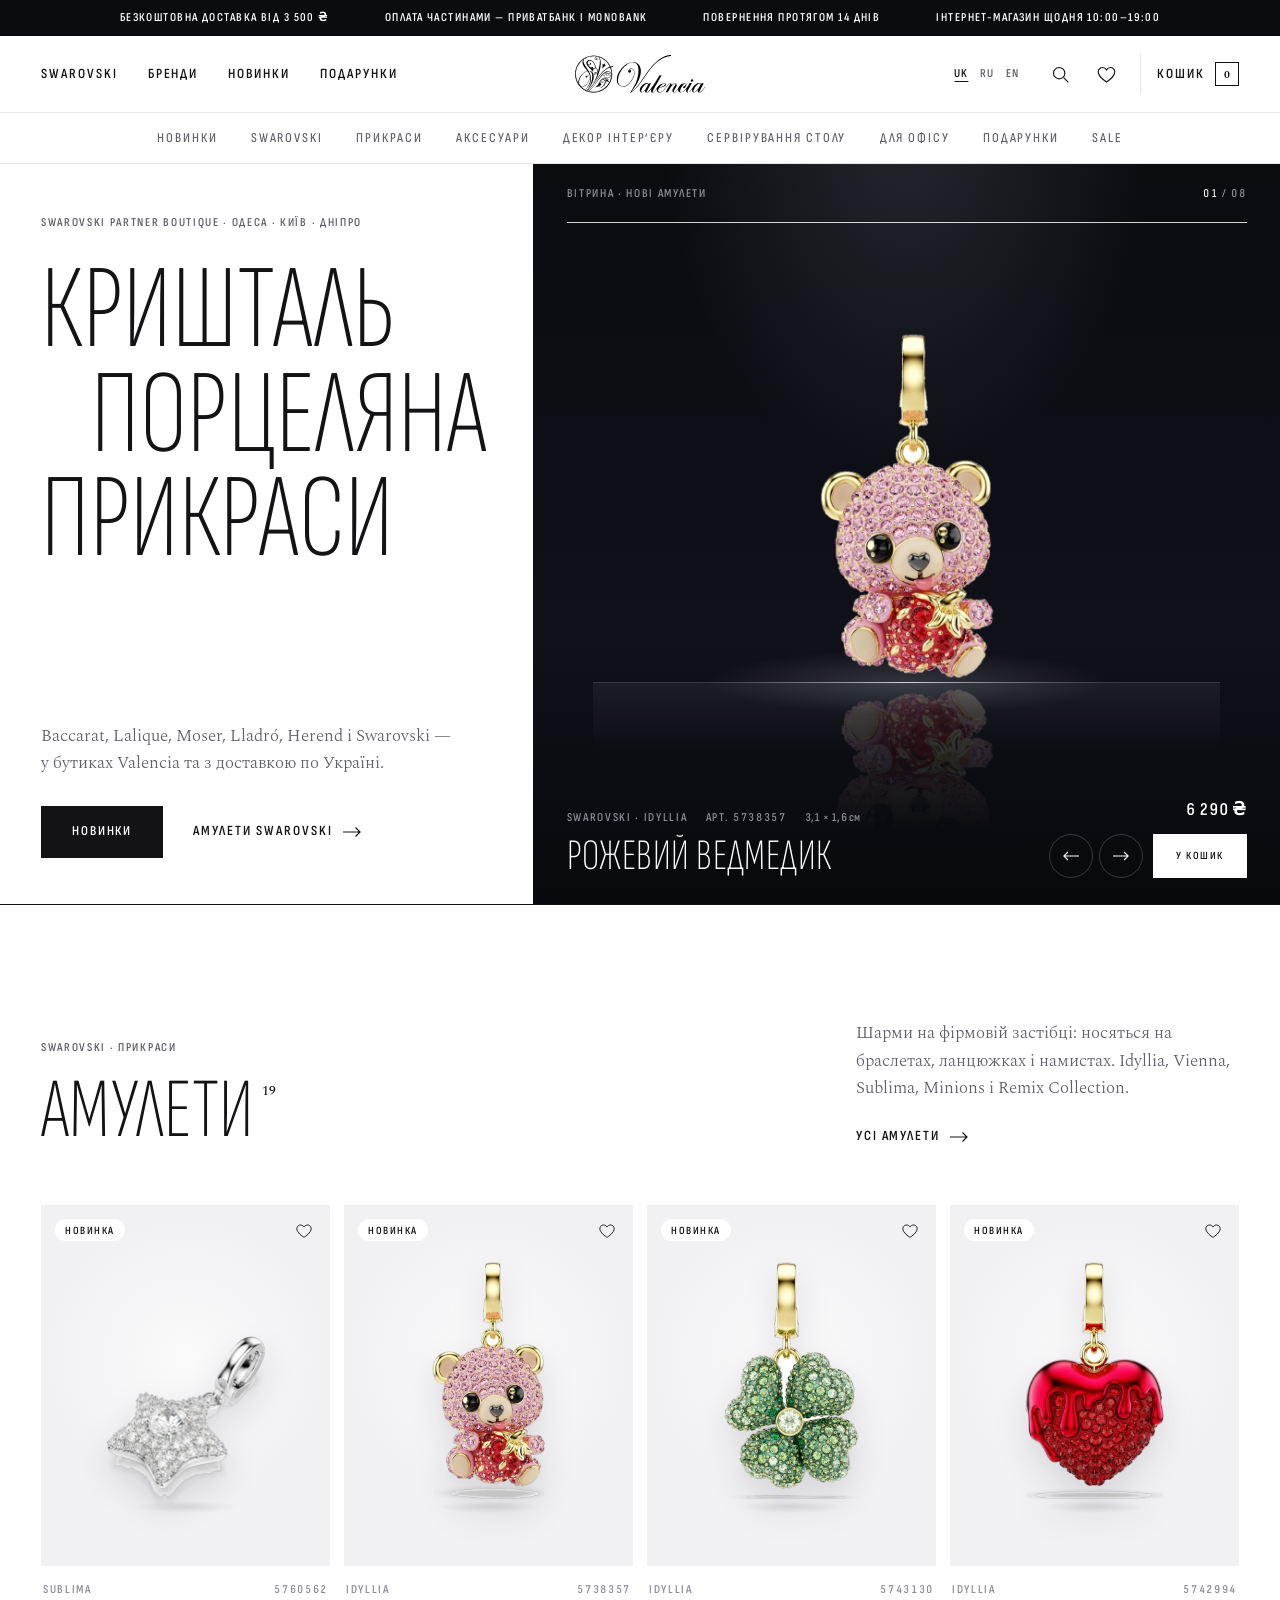
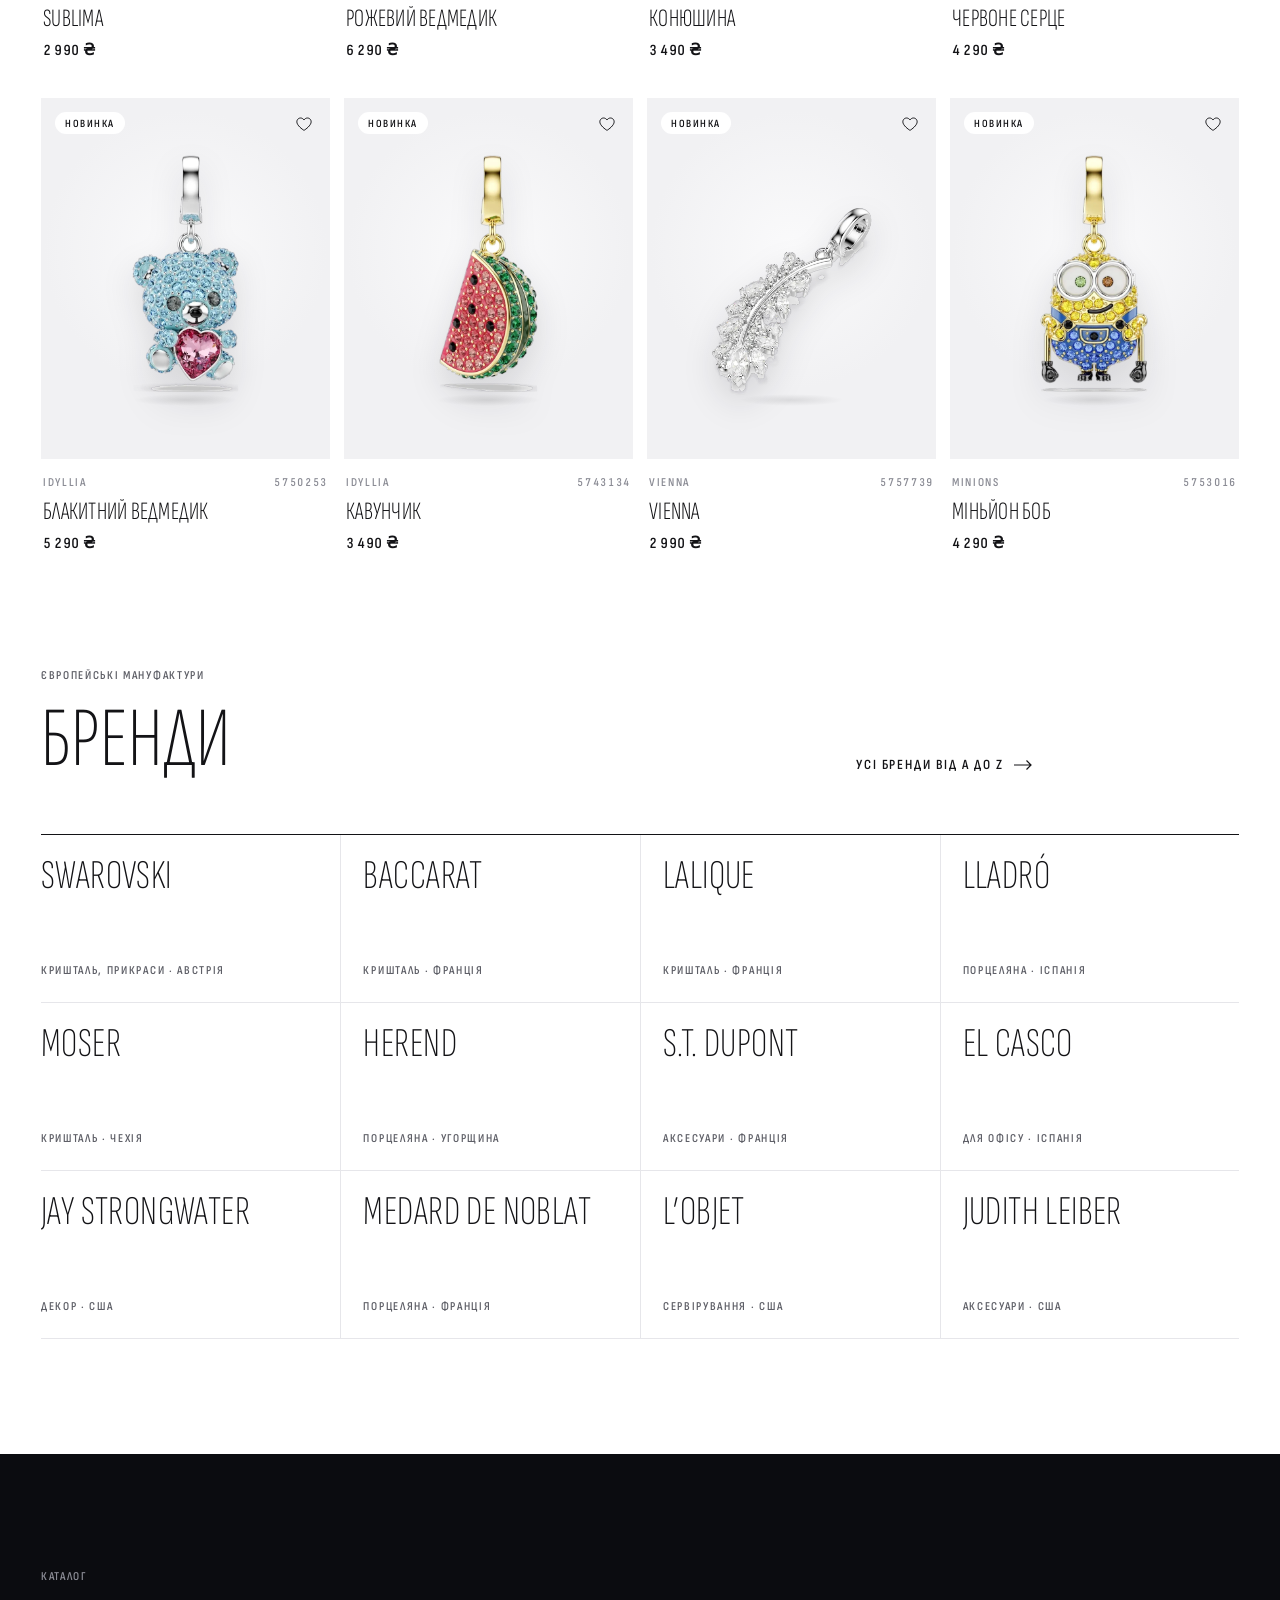
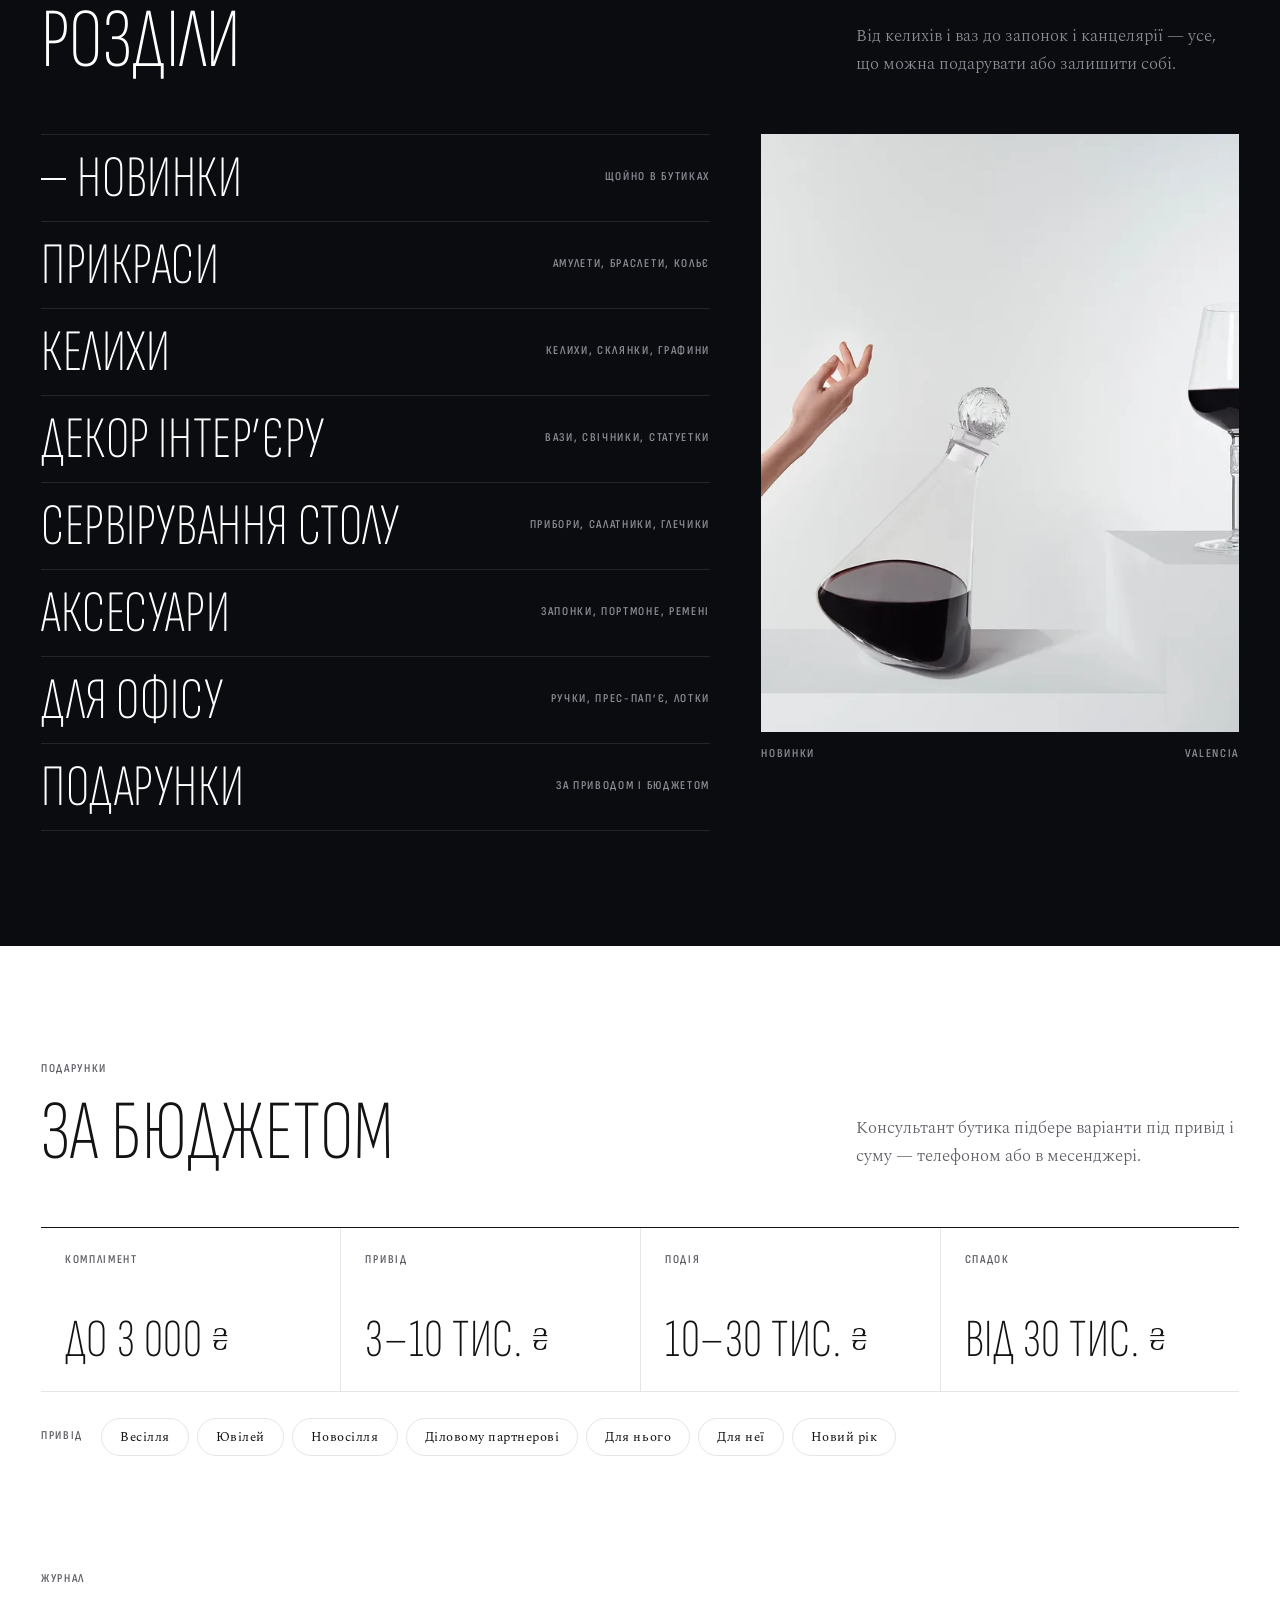
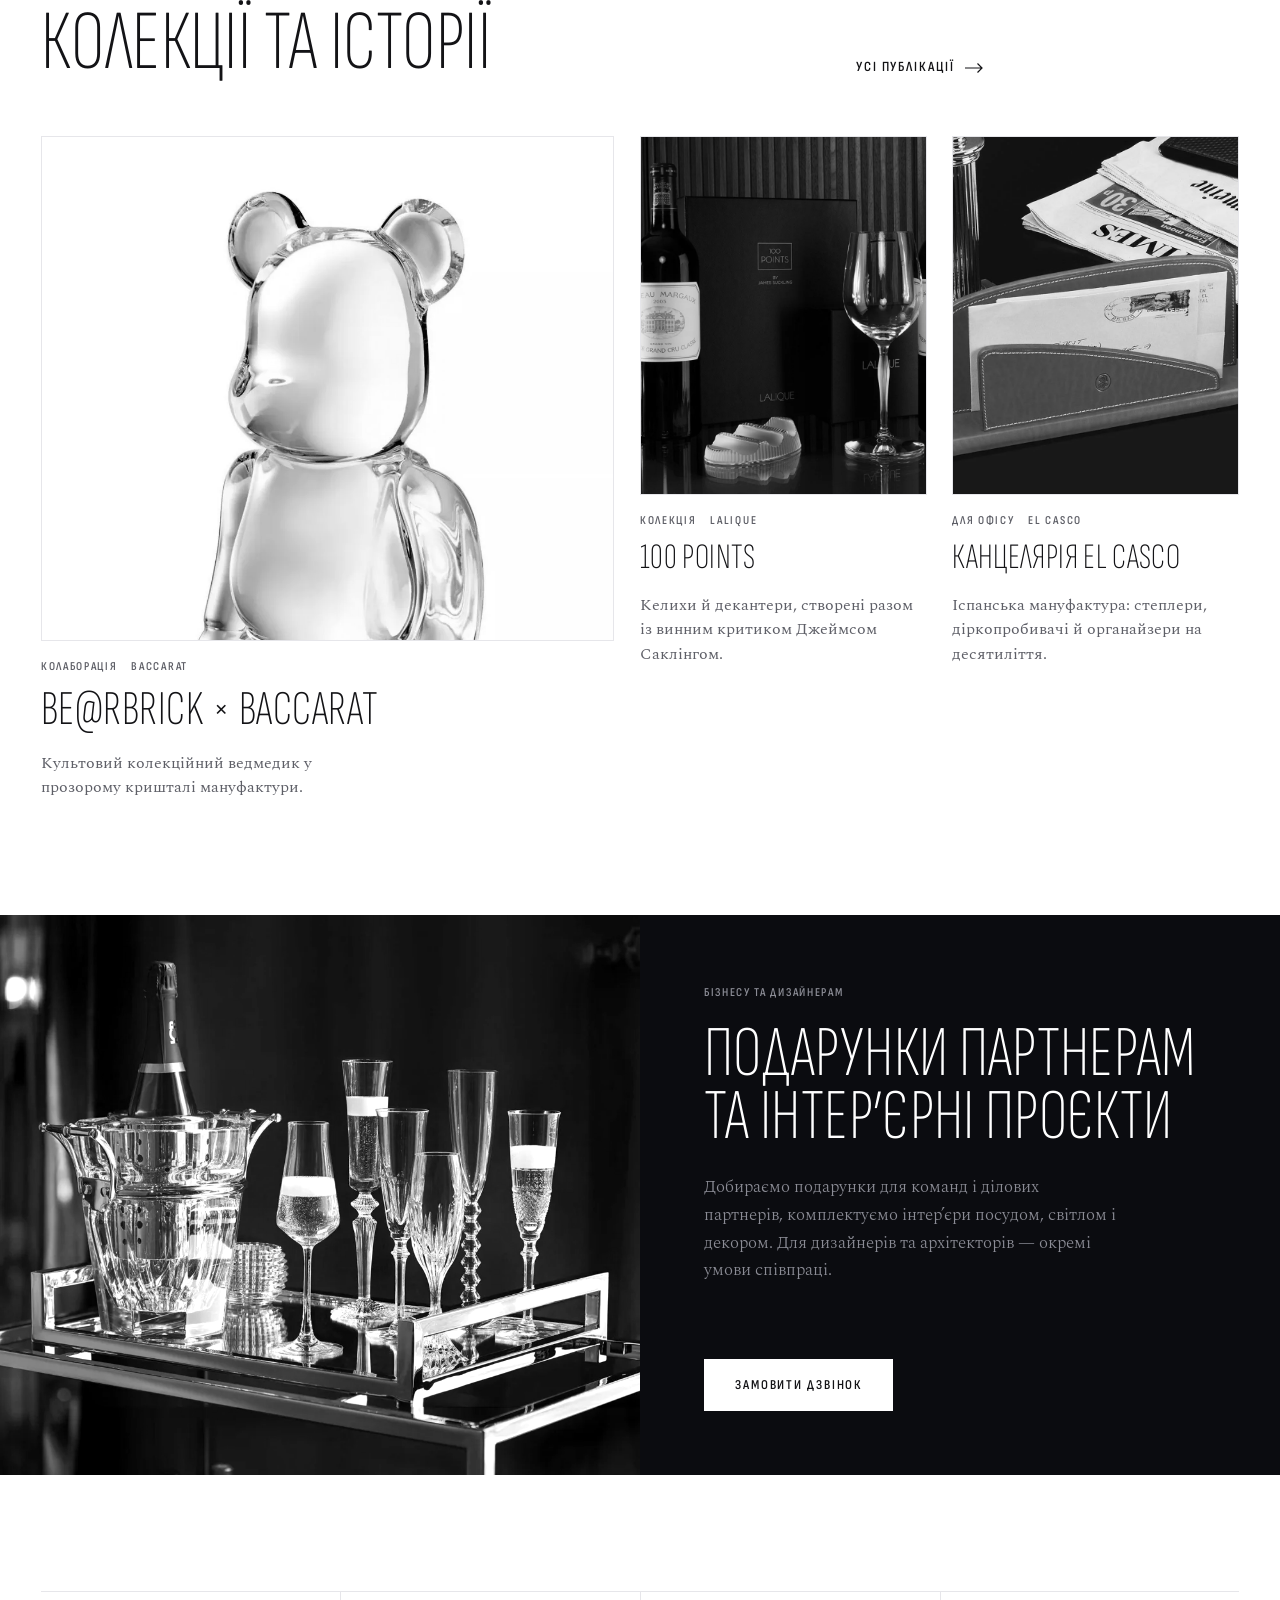
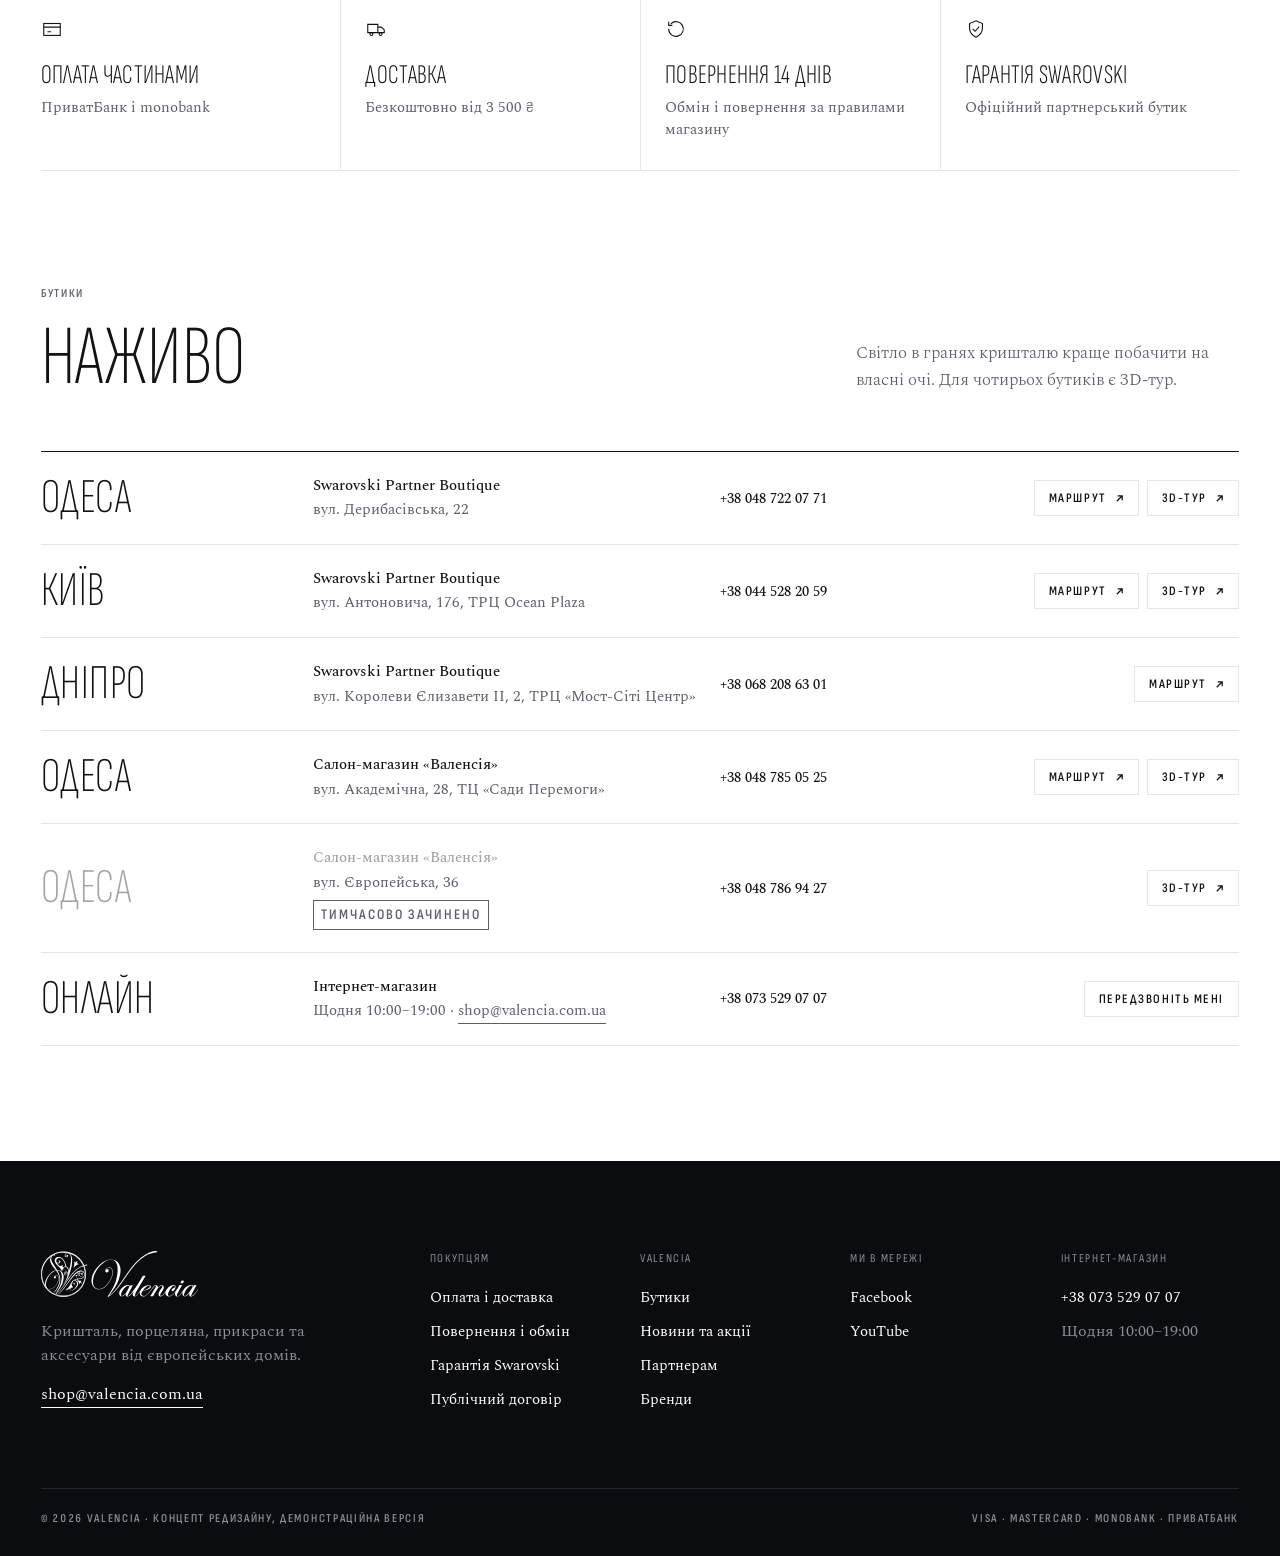
==== commit cd7643ec: "Rework typography for proper Ukrainian Cyrillic Gloock has no basic Cyrillic subset, so Ukrainian he" ====
--- a/index.html
+++ b/index.html
@@ -9,7 +9,7 @@
 <meta name="theme-color" content="#0B0C10">
 <link rel="preconnect" href="https://fonts.googleapis.com">
 <link rel="preconnect" href="https://fonts.gstatic.com" crossorigin>
-<link href="https://fonts.googleapis.com/css2?family=Gloock&family=Commissioner:wght@300;400;500;600&display=swap" rel="stylesheet">
+<link href="https://fonts.googleapis.com/css2?family=Spectral:ital,wght@0,300;0,400;0,500;1,300&family=Sofia+Sans+Condensed:wght@400;500;600&family=Sofia+Sans+Extra+Condensed:wght@200;300;400&display=swap" rel="stylesheet">
 <link rel="stylesheet" href="assets/style.css">
 <link rel="icon" href="img/cut/43178.webp">
 </head>
--- a/assets/style.css
+++ b/assets/style.css
@@ -12,8 +12,9 @@
   --dim: #8B8C95;
   --rule-dark: #25262D;
 
-  --display: "Gloock", "Times New Roman", serif;
-  --sans: "Commissioner", "Helvetica Neue", Arial, sans-serif;
+  --display: "Sofia Sans Extra Condensed", "Arial Narrow", sans-serif;
+  --sans: "Spectral", Georgia, serif;
+  --ui: "Sofia Sans Condensed", "Arial Narrow", sans-serif;
 
   --gutter: clamp(16px, 3.2vw, 48px);
   --max: 1520px;
@@ -50,27 +51,29 @@
 /* ---------- type ---------- */
 .display {
   font-family: var(--display);
-  font-weight: 400;
-  line-height: .94;
-  letter-spacing: -.025em;
+  font-weight: 200;
+  text-transform: uppercase;
+  line-height: .86;
+  letter-spacing: .005em;
 }
 .h2 {
   font-family: var(--display);
-  font-weight: 400;
-  font-size: clamp(44px, 5.4vw, 92px);
-  line-height: .96;
-  letter-spacing: -.025em;
+  font-weight: 200;
+  text-transform: uppercase;
+  font-size: clamp(52px, 6.6vw, 108px);
+  line-height: .88;
+  letter-spacing: .005em;
 }
 .label {
-  font-family: var(--sans);
-  font-size: 10.5px;
-  font-weight: 500;
-  letter-spacing: .16em;
+  font-family: var(--ui);
+  font-size: 12px;
+  font-weight: 600;
+  letter-spacing: .14em;
   text-transform: uppercase;
   line-height: 1.4;
   font-feature-settings: "tnum";
 }
-.lead { font-size: clamp(16px, 1.25vw, 18px); line-height: 1.6; color: var(--graphite); max-width: 46ch; }
+.lead { font-size: clamp(17px, 1.35vw, 20px); font-weight: 300; line-height: 1.6; color: var(--graphite); max-width: 46ch; }
 .night .lead, .inv .lead { color: var(--dim); }
 .num { font-feature-settings: "tnum"; white-space: nowrap; }
 
@@ -188,7 +191,7 @@
   display: flex; justify-content: center; gap: clamp(20px, 2.6vw, 44px);
   height: 50px; align-items: center;
   max-width: var(--max); margin: 0 auto; padding: 0 var(--gutter);
-  font-size: 14.5px; letter-spacing: .005em; color: var(--graphite);
+  font-family: var(--ui); font-size: 13.5px; font-weight: 500; letter-spacing: .14em; text-transform: uppercase; color: var(--graphite);
   white-space: nowrap;
 }
 .catnav a { position: relative; padding: 6px 0; transition: color .3s; }
@@ -217,7 +220,7 @@
 .menu nav a {
   display: flex; justify-content: space-between; align-items: baseline;
   padding: 12px 0; border-bottom: 1px solid var(--rule);
-  font: 300 40px/1 var(--display);
+  font: 200 42px/1 var(--display); text-transform: uppercase;
 }
 .menu nav a small { font: 500 11px var(--sans); letter-spacing: .08em; color: var(--graphite); }
 .menu__foot { padding: 18px var(--gutter) 28px; display: flex; justify-content: space-between; align-items: center; border-top: 1px solid var(--rule); }
@@ -257,9 +260,9 @@
 }
 .hero__copy .label { color: var(--graphite); }
 .hero__copy { container-type: inline-size; }
-.hero__title { font-size: clamp(56px, min(100cqw / 5.1, 15svh), 168px); margin: 30px 0 0; }
-.hero__title span { display: block; overflow: hidden; padding-bottom: .08em; margin-bottom: -.08em; }
-.hero__title span:nth-child(2) { padding-left: .62em; }
+.hero__title { font-size: clamp(60px, min(100cqw / 3.75, 20svh), 210px); margin: 28px 0 0; }
+.hero__title span { display: block; overflow: hidden; padding-bottom: .02em; }
+.hero__title span:nth-child(2) { padding-left: .42em; }
 .hero__title span i { display: block; font-style: normal; transform: translateY(105%); animation: rise 1.1s var(--ease) forwards; animation-delay: calc(var(--n) * 110ms + 120ms); }
 @keyframes rise { to { transform: none; } }
 .hero__bottom { display: grid; gap: 28px; }
@@ -337,7 +340,7 @@
   display: grid; grid-template-columns: 1fr auto; gap: 18px 24px; align-items: end;
   padding: 22px clamp(20px, 2.6vw, 40px) 26px;
 }
-.vit__name { font: 400 clamp(32px, 2.9vw, 48px)/1 var(--display); letter-spacing: -.02em; margin: 10px 0 2px; }
+.vit__name { font: 200 clamp(38px, 3.4vw, 56px)/.9 var(--display); text-transform: uppercase; letter-spacing: .01em; margin: 10px 0 2px; }
 .vit__meta { color: var(--dim); display: flex; flex-wrap: wrap; gap: 4px 18px; }
 .vit__price { font: 500 16px var(--sans); font-feature-settings: "tnum"; letter-spacing: .02em; margin-bottom: 14px; text-align: right; }
 .vit__price s { color: var(--dim); margin-left: 8px; font-size: 13px; }
@@ -410,7 +413,7 @@
 .pc__add:focus-visible { transform: none; opacity: 1; outline-offset: -4px; outline-color: #fff; }
 .pc__info { padding: 16px 2px 0; display: grid; gap: 4px; flex: 1; align-content: start; }
 .pc__meta { display: flex; justify-content: space-between; gap: 12px; color: var(--dim); }
-.pc__name { font: 400 clamp(21px, 1.55vw, 25px)/1.08 var(--display); letter-spacing: -.01em; margin: 4px 0 6px; }
+.pc__name { font: 300 clamp(25px, 1.95vw, 31px)/.95 var(--display); text-transform: uppercase; letter-spacing: .01em; margin: 4px 0 6px; }
 .pc__name a { background: linear-gradient(currentColor, currentColor) 0 100% / 0 1px no-repeat; transition: background-size .45s var(--ease); }
 .pc__name a:hover { background-size: 100% 1px; }
 .pc__name small { display: block; font: 500 10.5px/1.4 var(--sans); letter-spacing: .14em; text-transform: uppercase; color: var(--dim); margin-top: 6px; }
@@ -427,7 +430,7 @@
   border-bottom: 1px solid var(--rule);
 }
 .brand:not(:nth-child(4n+1)) { padding-left: 22px; border-left: 1px solid var(--rule); }
-.brand b { font: 400 clamp(28px, 2.5vw, 40px)/1.02 var(--display); letter-spacing: -.01em; }
+.brand b { font: 200 clamp(36px, 3.2vw, 52px)/.92 var(--display); text-transform: uppercase; letter-spacing: .01em; }
 .brand span { color: var(--graphite); display: flex; justify-content: space-between; align-items: center; }
 .brand span svg { width: 18px; height: 10px; fill: none; stroke: currentColor; stroke-width: 1.2; opacity: 0; transform: translateX(-8px); transition: opacity .35s, transform .45s var(--ease); }
 .brand:hover span svg, .brand:focus-visible span svg { opacity: 1; transform: none; color: var(--ink); }
@@ -444,7 +447,7 @@
   border-bottom: 1px solid var(--rule-dark);
   transition: color .4s;
 }
-.cat b { display: inline-flex; align-items: center; font: 400 clamp(32px, 3.5vw, 58px)/1.06 var(--display); letter-spacing: -.015em; }
+.cat b { display: inline-flex; align-items: center; font: 200 clamp(40px, 4.6vw, 76px)/.95 var(--display); text-transform: uppercase; letter-spacing: .01em; }
 .cat b::before { content: ""; width: 0; height: 2px; background: currentColor; margin-right: 0; transition: width .5s var(--ease), margin .5s var(--ease); }
 .cat span { color: var(--dim); text-align: right; }
 .cat img { display: none; }
@@ -466,7 +469,7 @@
 .budget a:hover::before { transform: scaleY(1); }
 .budget a:hover .label { color: var(--dim); }
 .budget .label { color: var(--graphite); transition: color .45s; }
-.budget b { font: 400 clamp(30px, 3vw, 50px)/1.02 var(--display); letter-spacing: -.015em; white-space: nowrap; }
+.budget b { font: 200 clamp(42px, 4.2vw, 70px)/.9 var(--display); text-transform: uppercase; letter-spacing: .01em; white-space: nowrap; }
 .occ { display: flex; flex-wrap: wrap; gap: 8px; margin-top: 26px; align-items: center; }
 .occ .label { margin-right: 10px; color: var(--graphite); }
 .chip {
@@ -487,8 +490,8 @@
 .story__img img { width: 100%; height: 100%; object-fit: cover; filter: grayscale(1); transition: filter 1.2s var(--ease), transform 1.6s var(--ease); }
 .story:hover .story__img img, .story:focus-visible .story__img img { filter: grayscale(0); transform: scale(1.03); }
 .story .label { color: var(--graphite); display: flex; gap: 14px; }
-.story h3 { font: 300 clamp(30px, 2.6vw, 44px)/1.02 var(--display); margin-top: -6px; }
-.story:first-child h3 { font-size: clamp(38px, 3.6vw, 60px); }
+.story h3 { font: 200 clamp(32px, 2.8vw, 46px)/.92 var(--display); text-transform: uppercase; letter-spacing: .01em; margin-top: -6px; }
+.story:first-child h3 { font-size: clamp(40px, 3.8vw, 64px); }
 .story p { color: var(--graphite); max-width: 44ch; }
 
 /* ---------- partner ---------- */
@@ -497,13 +500,13 @@
 .partner__img img { position: absolute; inset: 0; width: 100%; height: 100%; object-fit: cover; filter: grayscale(1) contrast(1.08); }
 .partner__txt { display: flex; flex-direction: column; justify-content: space-between; gap: 40px; padding: clamp(32px, 5vw, 80px); }
 .partner__txt .label { color: var(--dim); }
-.partner__txt .h2 { margin: 18px 0 26px; font-size: clamp(44px, 5vw, 84px); }
+.partner__txt .h2 { margin: 18px 0 26px; font-size: clamp(50px, 5.6vw, 92px); }
 
 /* ---------- services ---------- */
 .facts { display: grid; grid-template-columns: repeat(4, 1fr); border-top: 1px solid var(--rule); border-bottom: 1px solid var(--rule); }
 .facts > div { padding: 26px 24px 28px 0; display: grid; gap: 8px; align-content: start; }
 .facts > div + div { padding-left: 24px; border-left: 1px solid var(--rule); }
-.facts b { font: 400 22px/1.1 var(--display); }
+.facts b { font: 300 27px/1 var(--display); text-transform: uppercase; letter-spacing: .01em; }
 .facts span { color: var(--graphite); font-size: 14.5px; }
 .facts svg { width: 22px; height: 22px; fill: none; stroke: currentColor; stroke-width: 1.2; margin-bottom: 14px; }
 
@@ -515,7 +518,7 @@
   border-bottom: 1px solid var(--rule);
   transition: background .4s;
 }
-.store__city { font: 400 clamp(32px, 3vw, 48px)/1.02 var(--display); letter-spacing: -.015em; }
+.store__city { font: 200 clamp(38px, 3.8vw, 60px)/.9 var(--display); text-transform: uppercase; letter-spacing: .01em; }
 .store__where b { display: block; font-weight: 500; font-size: 15px; }
 .store__where span { color: var(--graphite); font-size: 14.5px; }
 .store__tel { font: 500 14px var(--sans); }
@@ -553,7 +556,7 @@
 .panel.is-open .panel__box { transform: none; }
 .panel__head { display: flex; justify-content: space-between; align-items: center; height: var(--hdr); padding: 0 16px 0 28px; border-bottom: 1px solid var(--ink); }
 .tabs { display: flex; gap: 26px; height: 100%; }
-.tabs button { position: relative; height: 100%; font: 400 26px/1 var(--display); color: #A3A3A8; transition: color .3s; }
+.tabs button { position: relative; height: 100%; font: 300 30px/1 var(--display); text-transform: uppercase; letter-spacing: .01em; color: #A3A3A8; transition: color .3s; }
 .tabs button sup { font: 500 11px var(--sans); margin-left: 4px; }
 .tabs button[aria-selected="true"] { color: var(--ink); }
 .tabs button[aria-selected="true"]::after { content: ""; position: absolute; left: 0; right: 0; bottom: -1px; height: 3px; background: var(--ink); }
@@ -565,7 +568,7 @@
 .line__img { aspect-ratio: 1; background: #fff; border: 1px solid var(--rule); }
 .line__img img { width: 100%; height: 100%; object-fit: cover; }
 .line__top { display: flex; justify-content: space-between; gap: 12px; }
-.line__name { font: 400 21px/1.1 var(--display); margin: 4px 0 6px; }
+.line__name { font: 300 25px/1 var(--display); text-transform: uppercase; letter-spacing: .01em; margin: 4px 0 6px; }
 .line__meta { color: var(--graphite); }
 .line__bot { display: flex; justify-content: space-between; align-items: center; margin-top: 14px; }
 .qty { display: inline-flex; align-items: center; border: 1px solid var(--rule); height: 34px; }
@@ -588,7 +591,7 @@
 .sum b { font: 500 20px var(--sans); }
 .panel__note { color: var(--graphite); text-align: center; }
 .empty-state { padding: 70px 0; display: grid; gap: 14px; justify-items: start; }
-.empty-state h3 { font: 300 44px/1.02 var(--display); }
+.empty-state h3 { font: 200 48px/.9 var(--display); text-transform: uppercase; letter-spacing: .01em; }
 .empty-state p { color: var(--graphite); max-width: 34ch; margin-bottom: 10px; }
 
 /* ---------- quick view ---------- */
@@ -623,7 +626,7 @@
 .qv__views button[aria-pressed="true"]::after { content: ""; position: absolute; left: 0; right: 0; top: -1px; height: 2px; background: currentColor; }
 .qv__info { overflow-y: auto; padding: clamp(28px, 3.4vw, 52px); display: grid; gap: 18px; align-content: start; border-left: 1px solid var(--rule); }
 .qv__info > .label { color: var(--graphite); }
-.qv__info h2 { font: 300 clamp(46px, 4.6vw, 76px)/1.02 var(--display); }
+.qv__info h2 { font: 200 clamp(50px, 4.8vw, 80px)/.86 var(--display); text-transform: uppercase; letter-spacing: .01em; }
 .qv__info .price { font-size: 18px; }
 .qv__info p { color: var(--graphite); font-size: 15px; }
 .specs { display: grid; grid-template-columns: auto 1fr; border-top: 1px solid var(--ink); }
@@ -651,7 +654,7 @@
 .crumbs a:hover { color: var(--ink); text-decoration: underline; text-underline-offset: 3px; }
 .crumbs [aria-current] { color: var(--ink); }
 .plp-head { display: grid; grid-template-columns: repeat(12, 1fr); gap: 0 24px; align-items: end; padding: clamp(36px, 5vw, 80px) 0 clamp(28px, 3vw, 44px); }
-.plp-head h1 { grid-column: 1 / span 7; font-size: clamp(88px, 14vw, 250px); margin-left: -.04em; }
+.plp-head h1 { grid-column: 1 / span 7; font-size: clamp(100px, 16vw, 280px); margin-left: -.03em; }
 .plp-head h1 sup { font: 400 clamp(13px, 1vw, 15px) var(--sans); letter-spacing: .04em; vertical-align: top; position: relative; top: .7em; margin-left: .4em; text-transform: none; }
 .plp-head__side { grid-column: 9 / -1; display: grid; gap: 20px; padding-bottom: .6em; }
 .plp-strip { display: flex; gap: 12px; }
@@ -720,7 +723,7 @@
 .tgl[aria-checked="true"] i::after { transform: translateX(12px); }
 .tools-right { display: flex; align-items: center; gap: 26px; }
 .result { color: var(--graphite); }
-.result.label, .sort .label { font-size: 14px; font-weight: 400; letter-spacing: 0; text-transform: none; }
+.result.label, .sort .label { font-family: var(--sans); font-size: 14.5px; font-weight: 400; letter-spacing: 0; text-transform: none; }
 .sort { position: relative; display: inline-flex; align-items: center; gap: 6px; }
 .sort .label { color: var(--graphite); }
 .sort .label::after { content: ":"; }
@@ -752,13 +755,13 @@
 .editorial img { position: absolute; inset: 0; width: 100%; height: 100%; object-fit: cover; object-position: 50% 30%; filter: grayscale(1); transition: filter 1.4s var(--ease), transform 1.8s var(--ease); }
 .editorial:hover img { filter: grayscale(0); transform: scale(1.02); }
 .editorial__t { position: absolute; left: 0; right: 0; bottom: 0; padding: clamp(20px, 2.4vw, 36px); background: linear-gradient(transparent, rgba(11,11,12,.82)); display: grid; gap: 12px; }
-.editorial__t h3 { font: 300 clamp(40px, 3.8vw, 64px)/1.02 var(--display); }
+.editorial__t h3 { font: 200 clamp(44px, 4vw, 68px)/.88 var(--display); text-transform: uppercase; letter-spacing: .01em; }
 .editorial__t p { color: rgba(255,255,255,.8); max-width: 40ch; font-size: 15px; }
 .endtile { display: flex; flex-direction: column; justify-content: space-between; padding: 24px; background: var(--night) !important; color: #fff; }
-.endtile h3 { font: 300 clamp(34px, 2.8vw, 46px)/1.02 var(--display); margin-top: 12px; }
+.endtile h3 { font: 200 clamp(36px, 3vw, 50px)/.9 var(--display); text-transform: uppercase; letter-spacing: .01em; margin-top: 12px; }
 .endtile .label { color: var(--dim); }
 .empty { grid-column: 1 / -1; padding: 90px 24px; display: grid; justify-items: center; gap: 14px; text-align: center; }
-.empty h3 { font: 300 52px/1.02 var(--display); }
+.empty h3 { font: 200 56px/.9 var(--display); text-transform: uppercase; letter-spacing: .01em; }
 .empty p { color: var(--graphite); margin-bottom: 10px; }
 
 .pager { display: grid; justify-items: center; gap: 16px; padding: clamp(44px, 5vw, 72px) 0 0; }
@@ -846,7 +849,7 @@
 
   .plp-head { grid-template-columns: 1fr; gap: 24px; }
   .plp-head h1, .plp-head__side { grid-column: 1 / -1; }
-  .plp-head h1 { font-size: clamp(80px, 24vw, 160px); }
+  .plp-head h1 { font-size: clamp(96px, 30vw, 190px); }
 
   .toolbar__in { min-height: 54px; }
   .mobile-filter { display: inline-flex; border-color: var(--ink); }
@@ -861,7 +864,7 @@
   .filters > * { flex: none; }
   .toolbar.is-sheet { z-index: 95; }
   .sheet-head { display: flex; justify-content: space-between; align-items: center; height: 64px; border-bottom: 1px solid var(--ink); margin-bottom: 8px; }
-  .sheet-head b { font: 300 34px/1 var(--display); }
+  .sheet-head b { font: 300 36px/1 var(--display); text-transform: uppercase; letter-spacing: .01em; }
   .fgroup { border-bottom: 1px solid var(--rule); }
   .fbtn { display: none; }
   .fbtn.mobile-filter { display: inline-flex; border-color: var(--ink); }
@@ -878,11 +881,11 @@
 
 @media (max-width: 520px) {
   .hero__actions .btn { width: 100%; }
-  .vit__name { font-size: 34px; }
+  .vit__name { font-size: 38px; }
   .vit__meta .opt-m { display: none; }
   .pc__info { padding: 12px 40px 0 2px; }
   .pc__meta .sku { display: none; }
-  .pc__name { font-size: 22px; }
+  .pc__name { font-size: 24px; }
   .price { font-size: 13px; }
   .price s { display: block; margin: 2px 0 0; }
   .tags { left: 8px; top: 8px; }
@@ -891,9 +894,9 @@
   .pc__plus { display: grid; place-items: center; position: absolute; right: 6px; bottom: 6px; z-index: 3; width: 36px; height: 36px; border-radius: 50%; background: var(--ink); color: #fff; }
   .pc__plus svg { width: 12px; height: 12px; stroke: currentColor; stroke-width: 1.4; }
   .brand { min-height: 128px; gap: 20px; }
-  .brand b { font-size: 30px; }
+  .brand b { font-size: 34px; }
   .budget a { gap: 30px; padding: 18px 14px 20px; }
-  .budget b { font-size: 34px; }
+  .budget b { font-size: 38px; }
   .brand { min-height: 108px; }
   .budget a:first-child, .budget a:nth-child(3) { padding-left: 0; }
   .facts { grid-template-columns: 1fr; }
@@ -927,3 +930,19 @@
 /* hryvnia sign: the condensed display face has no ₴, so it is set in the text face */
 .uah { font: 300 .62em/1 var(--sans); font-style: normal; vertical-align: .2em; margin-left: .04em; }
 .u { text-transform: none; letter-spacing: .02em; }
+
+/* Sofia Sans widths are used in capitals only (their default lowercase Cyrillic is Bulgarian):
+   Extra Condensed for display, Condensed for navigation, labels and prices; running text is Spectral */
+.topbar, .hdr__nav, .bag, .lang, .more, .btn, .pc__add, .tag, .cnt, .qv__views button, .line__rm, .sum span, .reset, .store__links a, .pc__name small, .vit__price { font-family: var(--ui); }
+.topbar { font-size: 12px; font-weight: 600; letter-spacing: .12em; }
+.hdr__nav, .bag { font-size: 14px; font-weight: 600; letter-spacing: .14em; }
+.lang { font-size: 12px; font-weight: 600; }
+.more { font-size: 14px; font-weight: 600; letter-spacing: .14em; }
+.btn { font-size: 13.5px; letter-spacing: .14em; }
+.pc__add { font-size: 13px; letter-spacing: .14em; }
+.tag { font-size: 11px; letter-spacing: .14em; padding: 6px 10px 5px; }
+.store__links a, .line__rm, .reset { font-size: 13px; font-weight: 600; letter-spacing: .12em; }
+.vit__price { font-size: 18px; letter-spacing: .04em; }
+.price, .vit__price, .sum b, .qty output { font-family: var(--ui); font-weight: 600; letter-spacing: .04em; }
+.price { font-size: 15.5px; }
+.price s { font-weight: 500; }
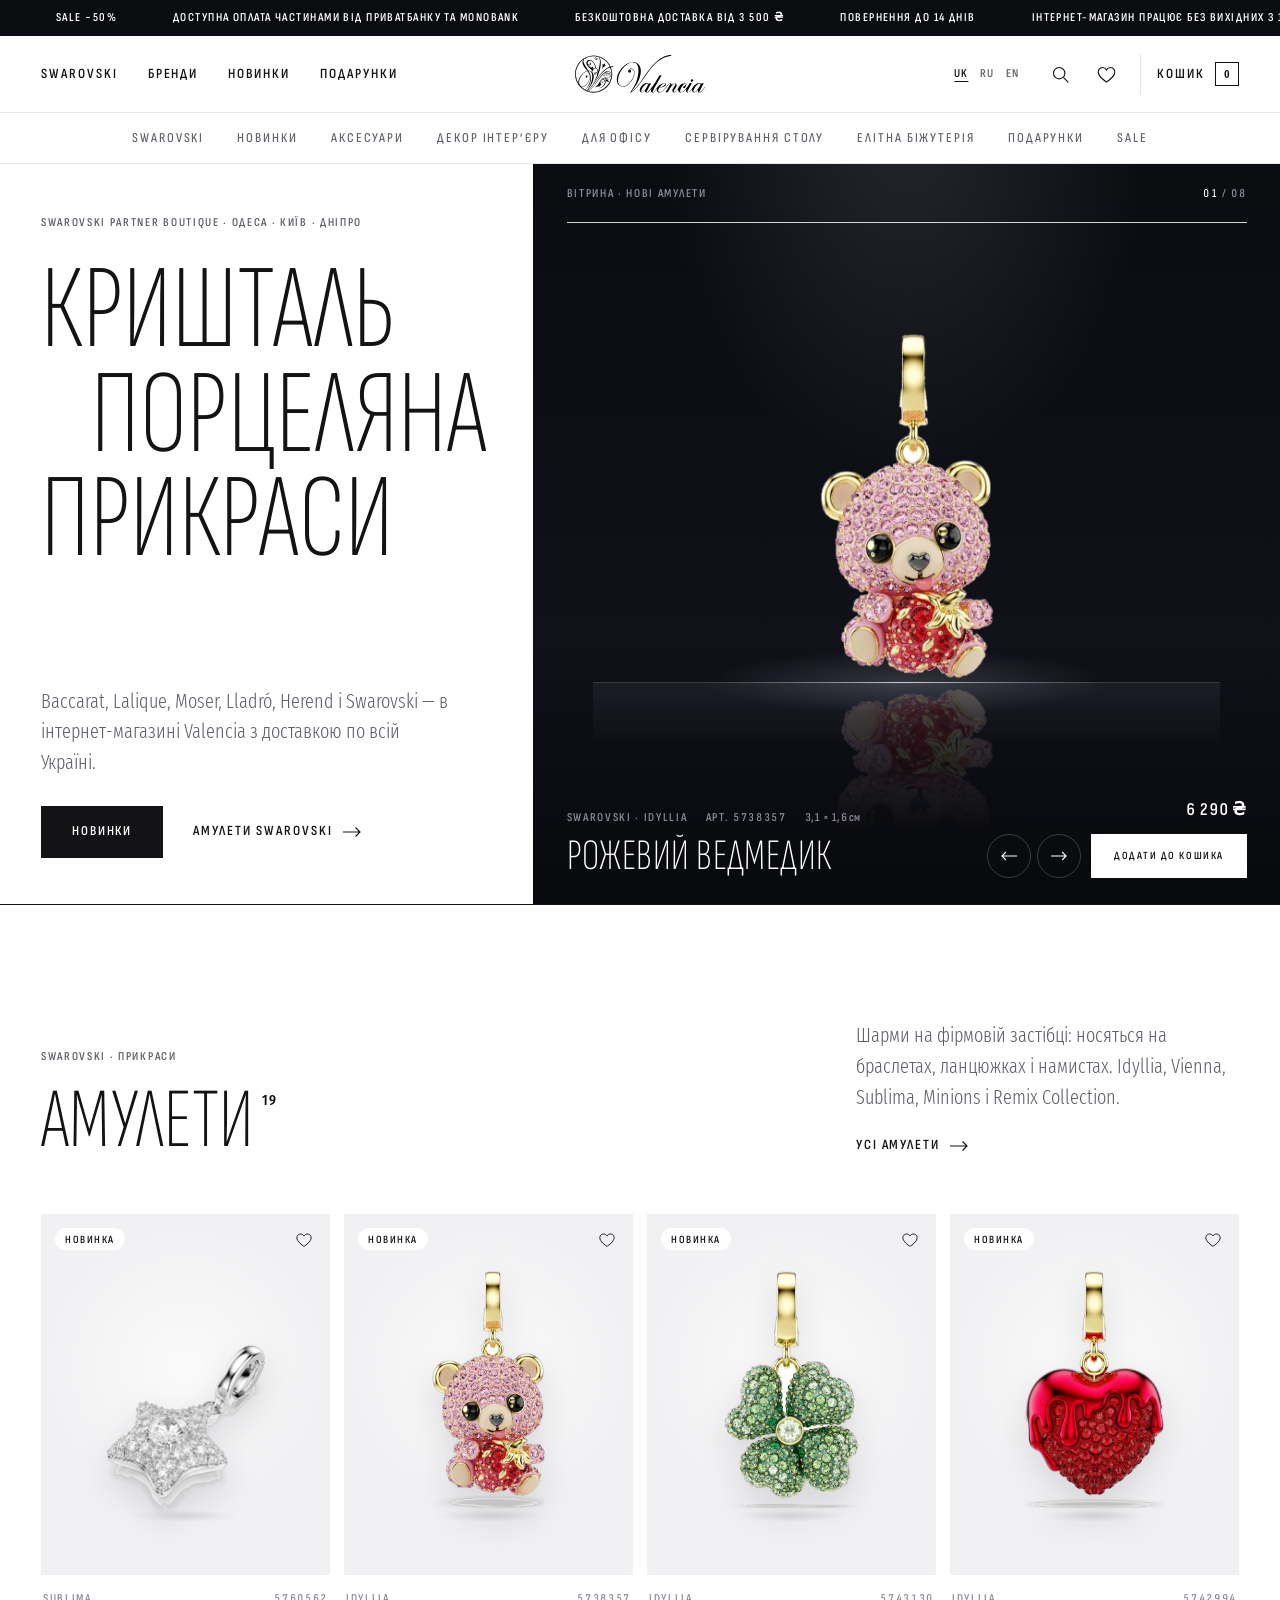
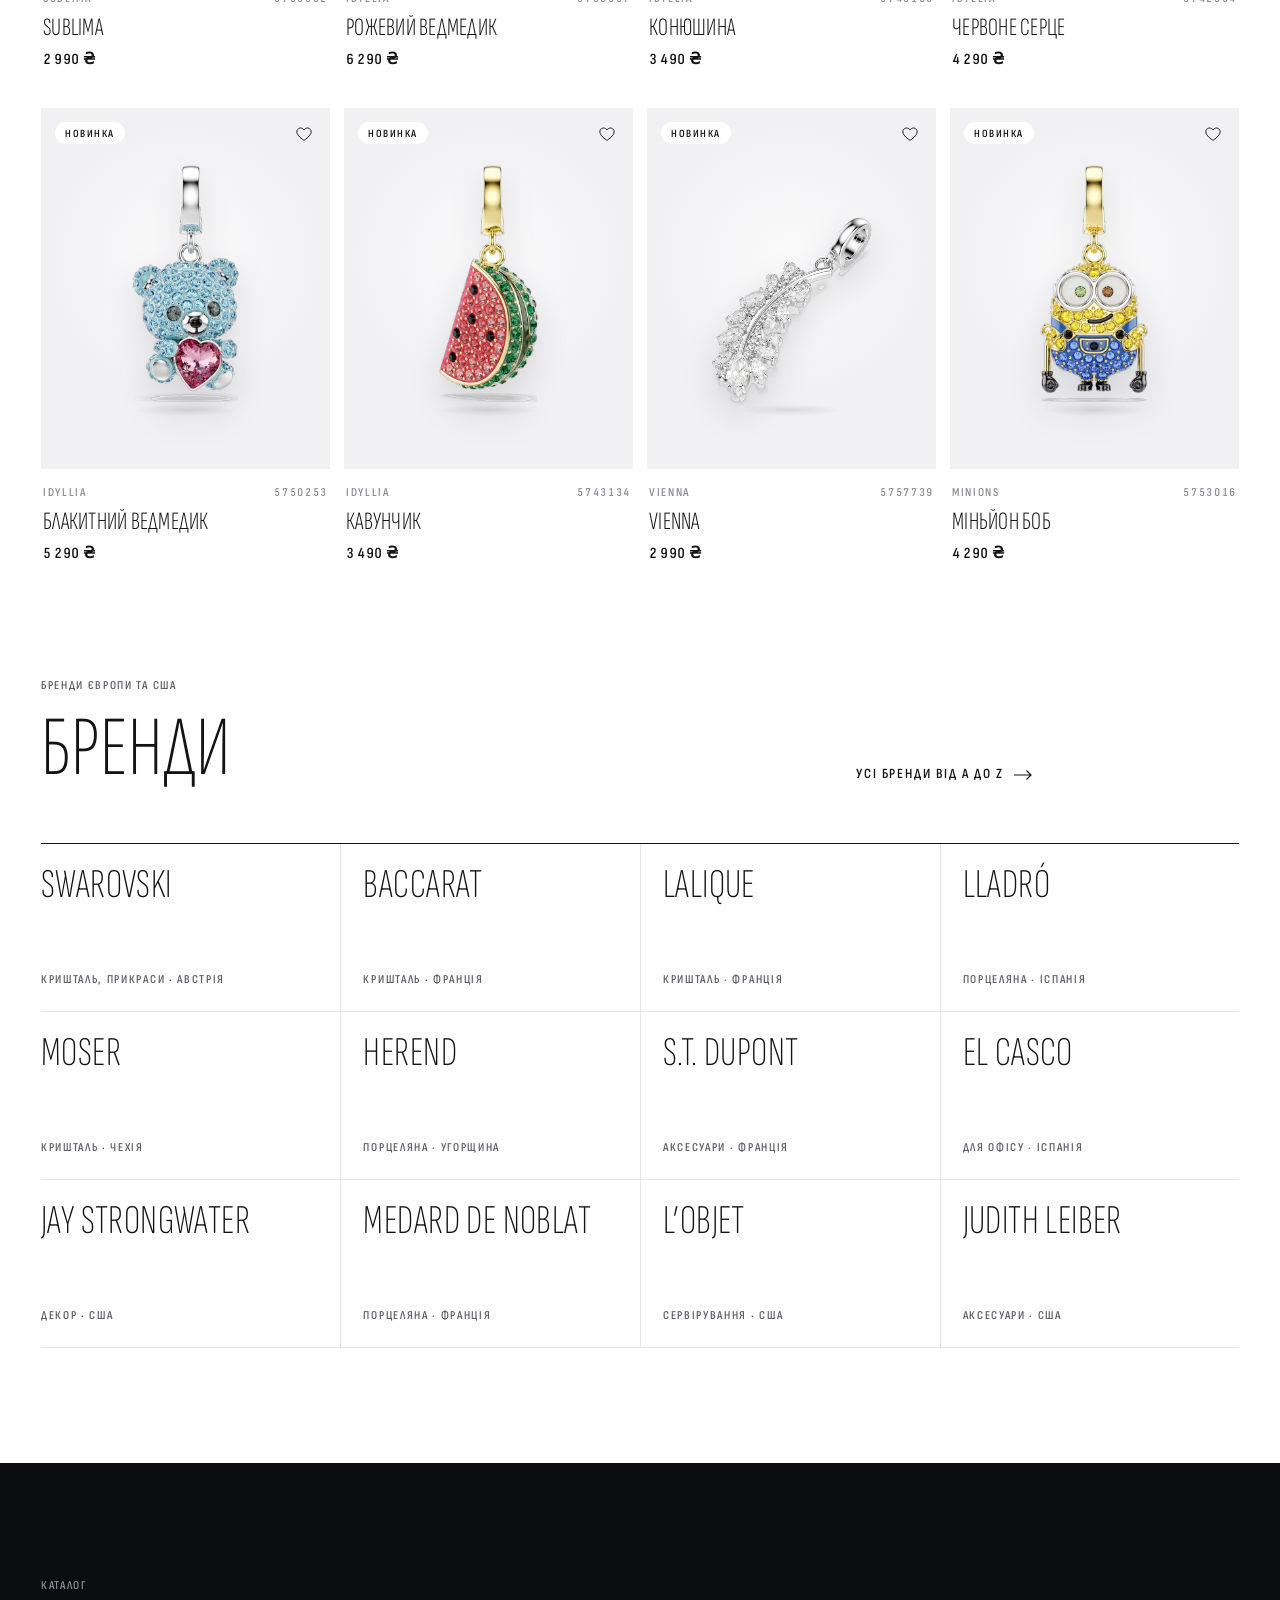
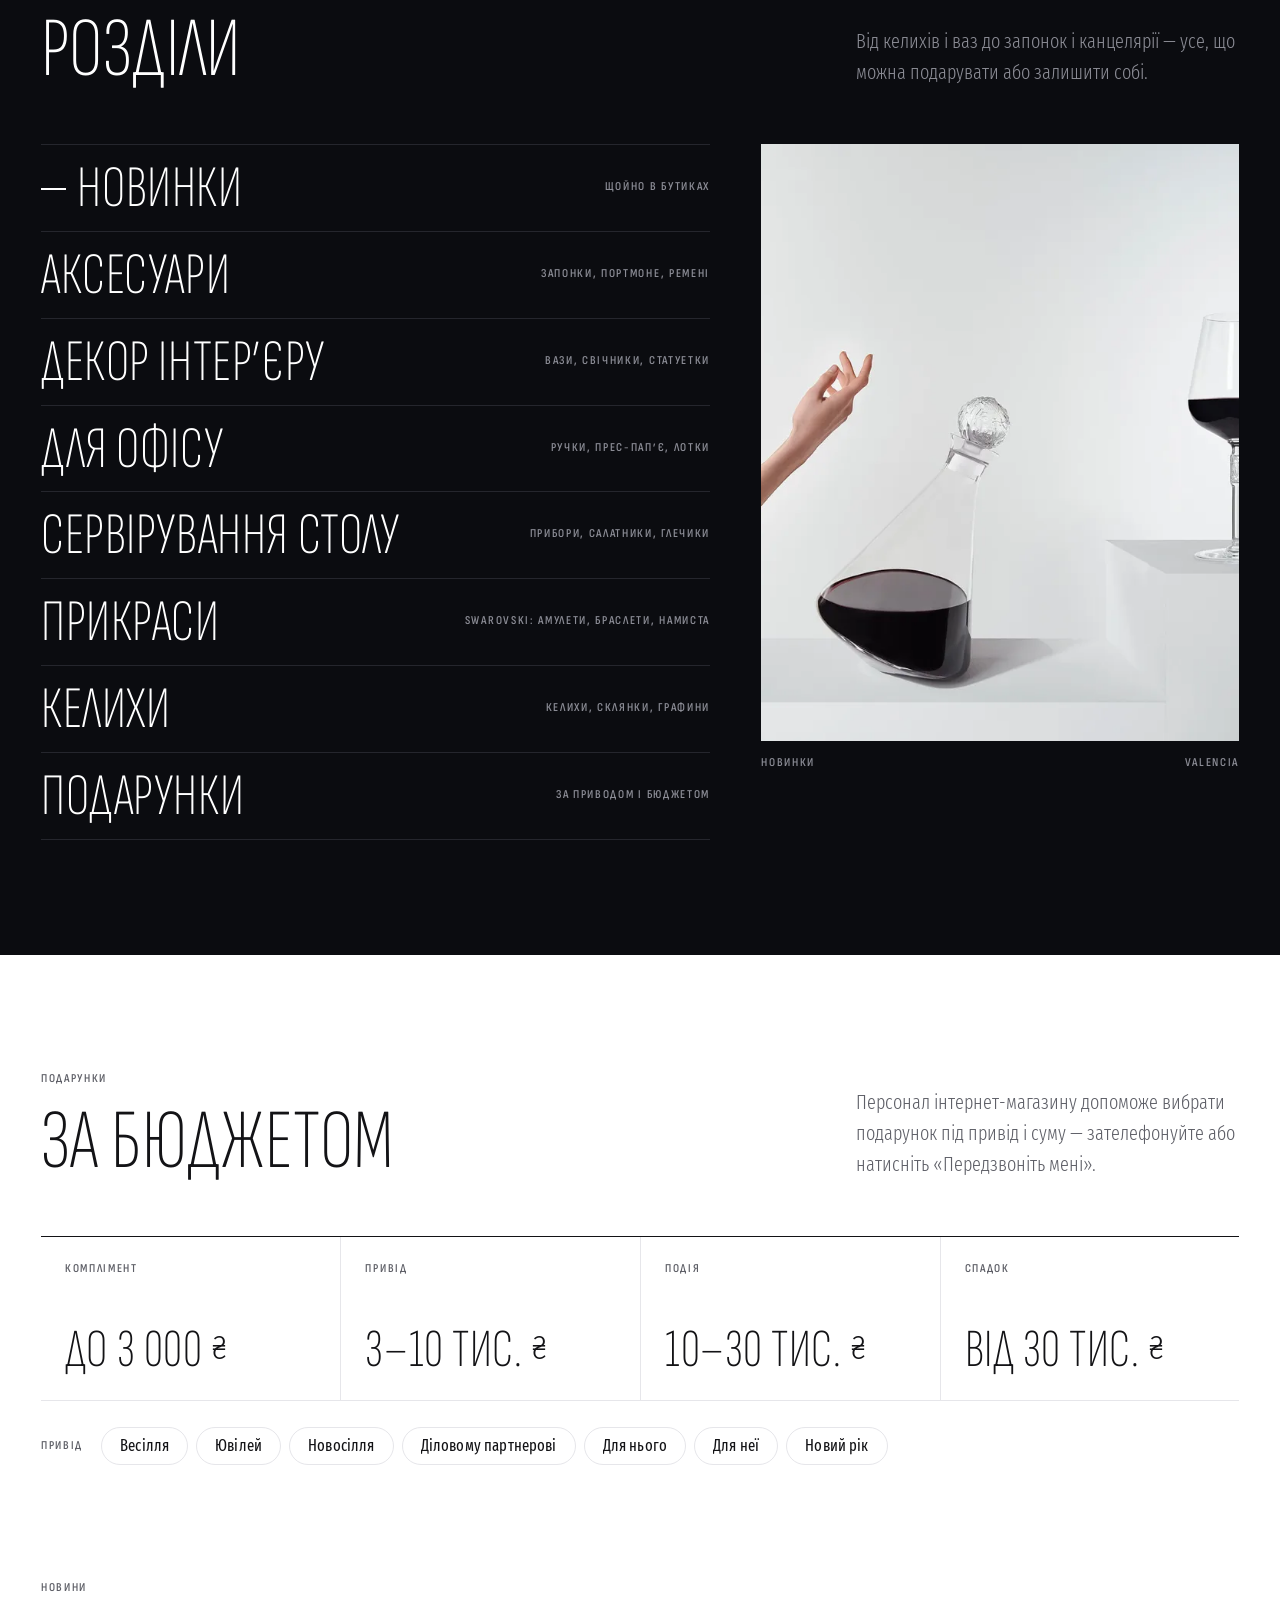
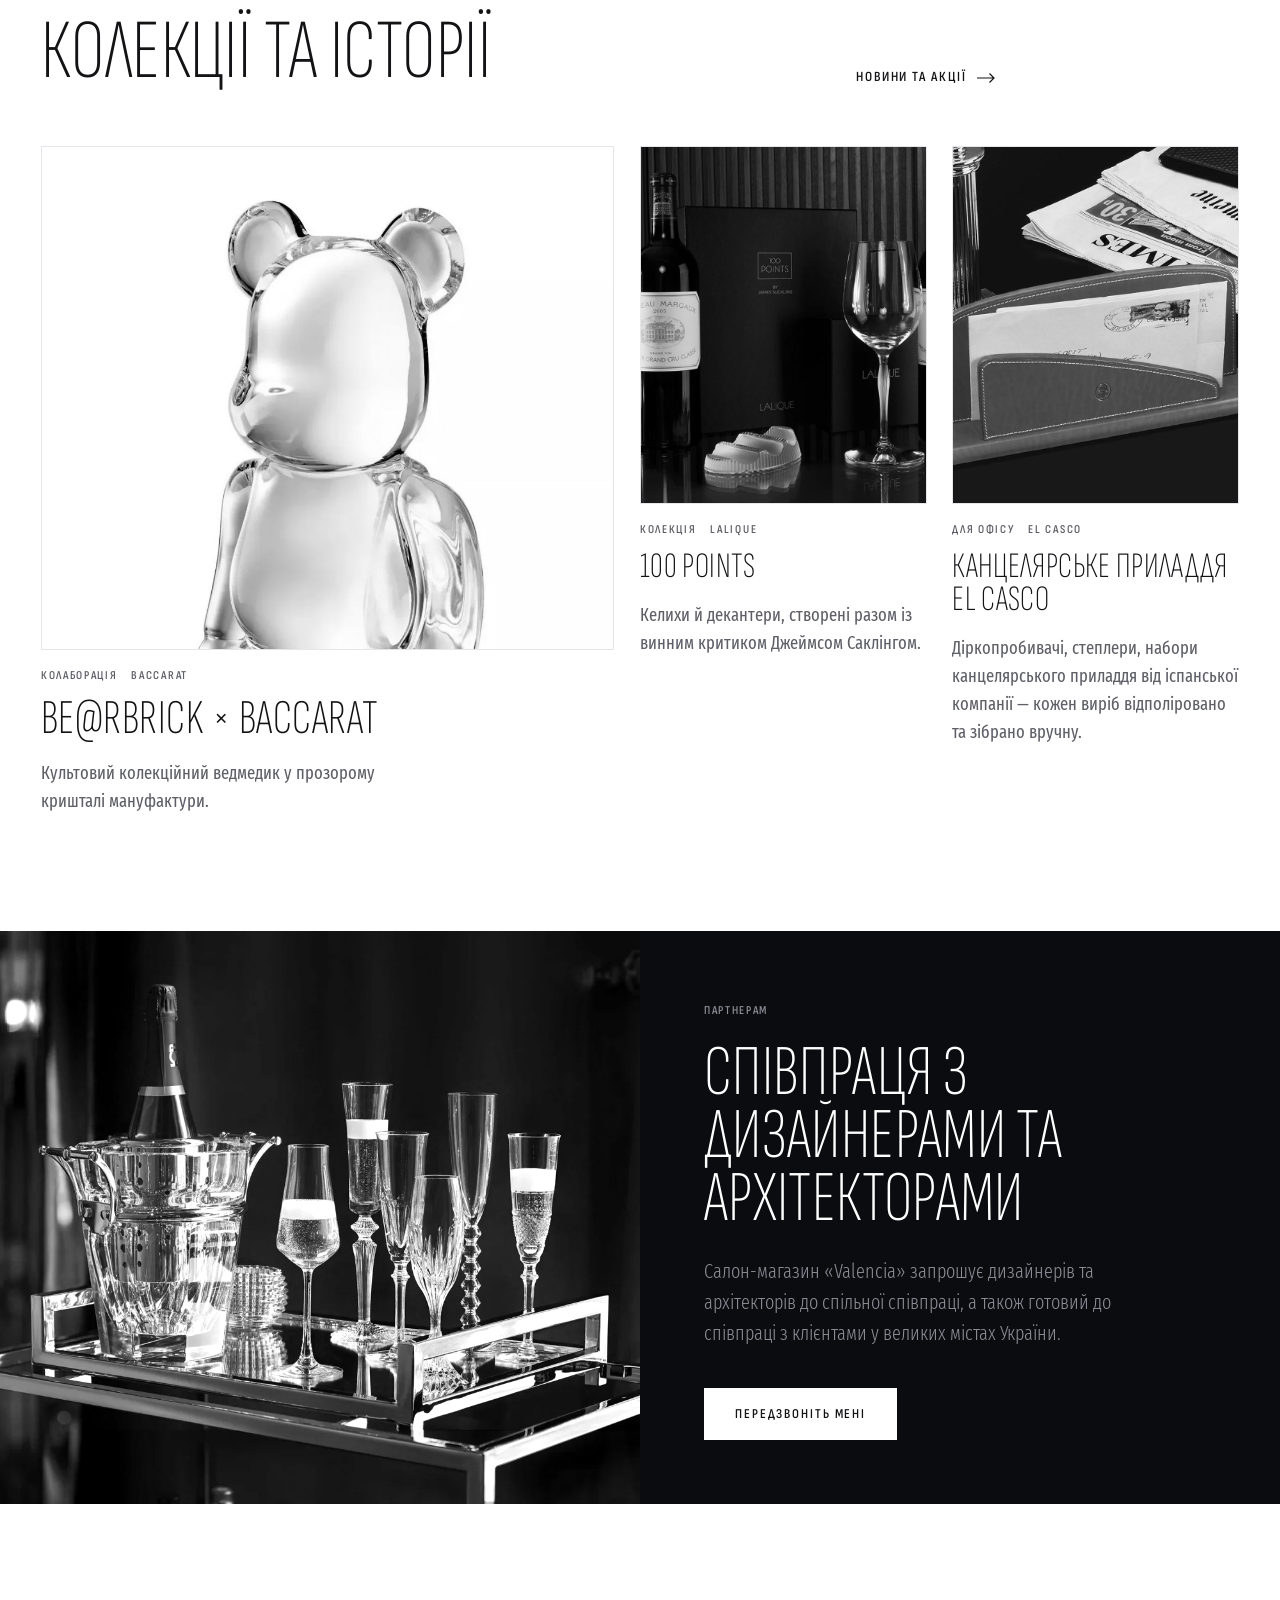
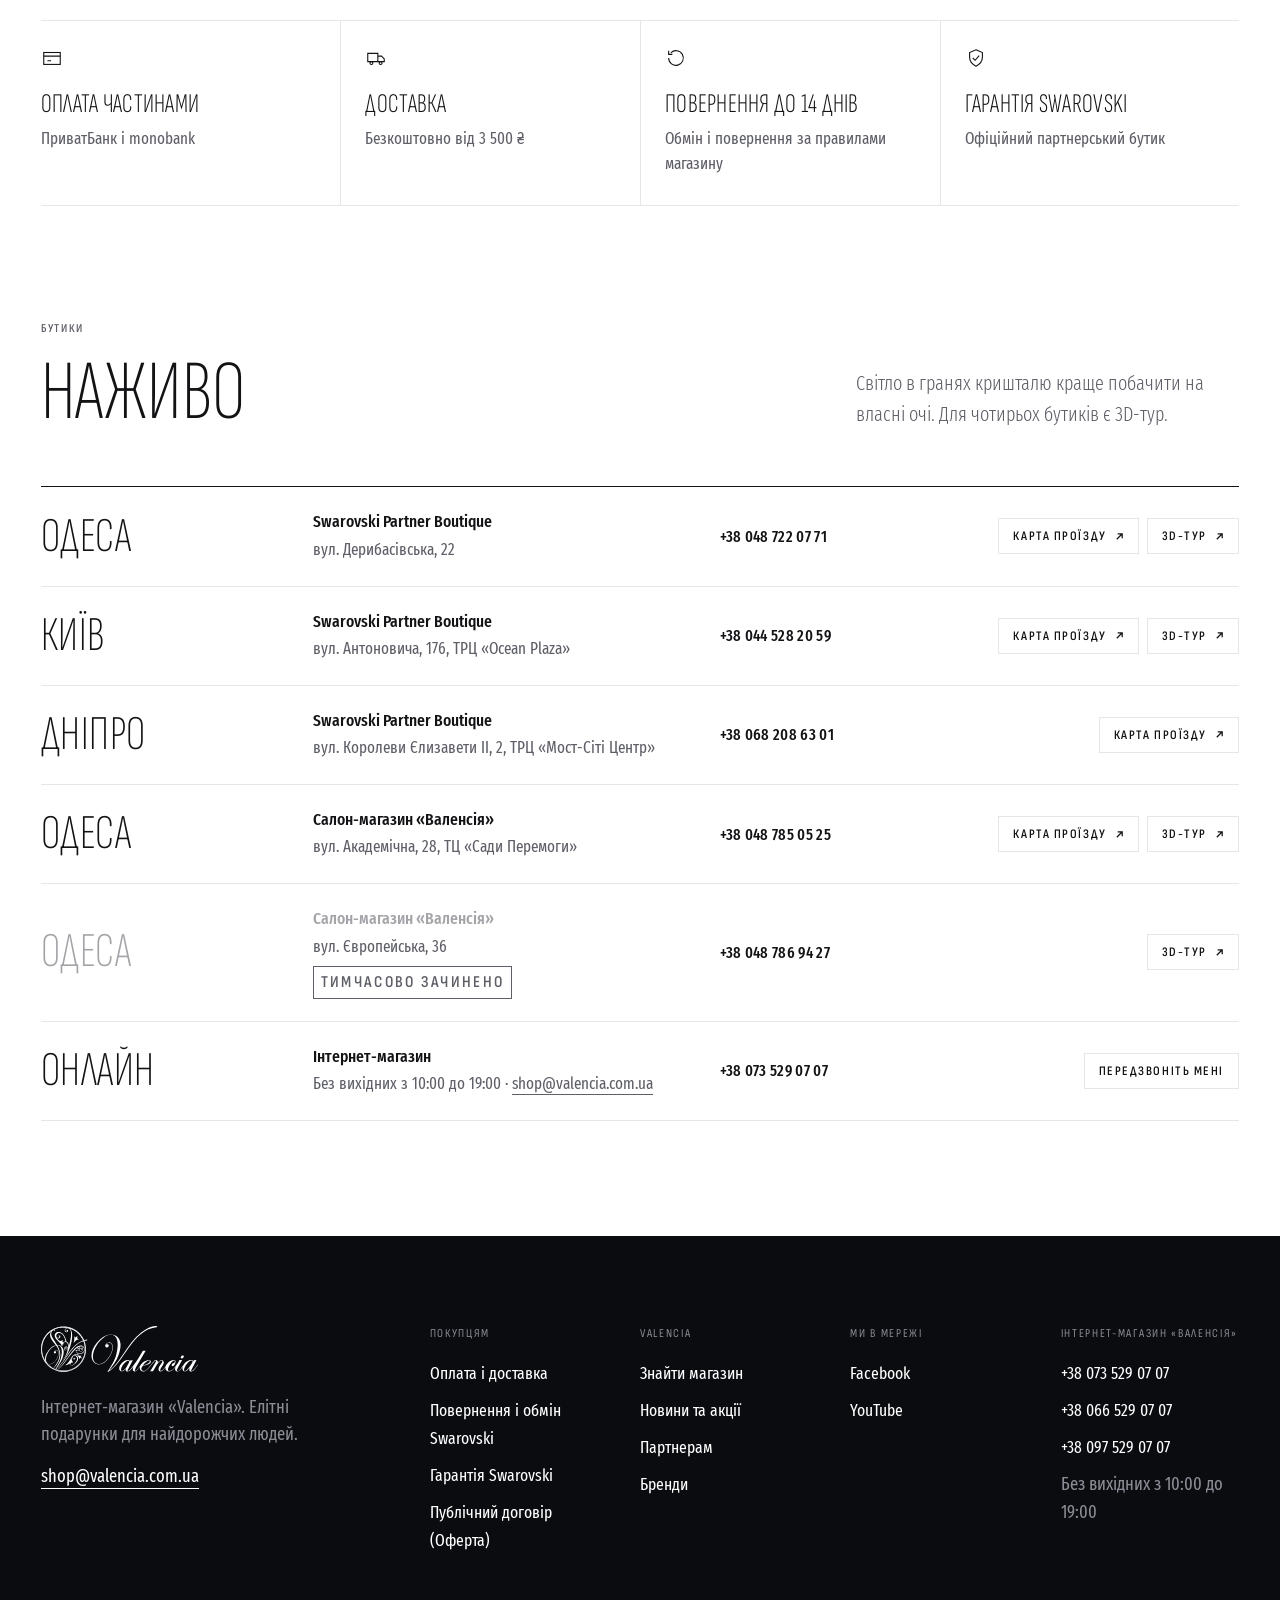
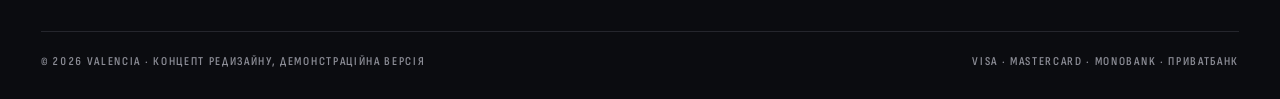
==== commit 09193af7: "Align copy with valencia.com.ua and set text in Fira Sans Extra Condensed Navigation, Swarovski jewe" ====
--- a/index.html
+++ b/index.html
@@ -9,7 +9,7 @@
 <meta name="theme-color" content="#0B0C10">
 <link rel="preconnect" href="https://fonts.googleapis.com">
 <link rel="preconnect" href="https://fonts.gstatic.com" crossorigin>
-<link href="https://fonts.googleapis.com/css2?family=Spectral:ital,wght@0,300;0,400;0,500;1,300&family=Sofia+Sans+Condensed:wght@400;500;600&family=Sofia+Sans+Extra+Condensed:wght@200;300;400&display=swap" rel="stylesheet">
+<link href="https://fonts.googleapis.com/css2?family=Fira+Sans+Extra+Condensed:wght@300;400;500&family=Sofia+Sans+Condensed:wght@400;500;600&family=Sofia+Sans+Extra+Condensed:wght@200;300;400&display=swap" rel="stylesheet">
 <link rel="stylesheet" href="assets/style.css">
 <link rel="icon" href="img/cut/43178.webp">
 </head>
@@ -18,11 +18,12 @@
 
 <div class="topbar" aria-label="Умови магазину">
   <div class="topbar__track">
+    <span>SALE −50%</span>
+    <span>Доступна оплата частинами від ПриватБанку та monobank</span>
     <span>Безкоштовна доставка від 3 500 ₴</span>
-    <span>Оплата частинами — ПриватБанк і monobank</span>
-    <span>Повернення протягом 14 днів</span>
-    <span>Інтернет-магазин щодня 10:00–19:00</span>
-    <span class="dup" aria-hidden="true"><span>Безкоштовна доставка від 3 500 ₴</span><span>Оплата частинами — ПриватБанк і monobank</span><span>Повернення протягом 14 днів</span><span>Інтернет-магазин щодня 10:00–19:00</span></span>
+    <span>Повернення до 14 днів</span>
+    <span>Інтернет-магазин працює без вихідних з 10:00 до 19:00</span>
+    <span class="dup" aria-hidden="true"><span>SALE −50%</span><span>Доступна оплата частинами від ПриватБанку та monobank</span><span>Безкоштовна доставка від 3 500 ₴</span><span>Повернення до 14 днів</span><span>Інтернет-магазин працює без вихідних з 10:00 до 19:00</span></span>
   </div>
 </div>
 
@@ -49,13 +50,13 @@
 
 <nav class="catnav" aria-label="Розділи каталогу">
   <div class="catnav__in">
+    <a href="amulety.html">Swarovski</a>
     <a href="#">Новинки</a>
-    <a href="amulety.html">Swarovski</a>
-    <a href="#">Прикраси</a>
     <a href="#">Аксесуари</a>
     <a href="#">Декор інтер’єру</a>
+    <a href="#">Для офісу</a>
     <a href="#">Сервірування столу</a>
-    <a href="#">Для офісу</a>
+    <a href="#">Елітна біжутерія</a>
     <a href="index.html#gifts">Подарунки</a>
     <a href="#">Sale</a>
   </div>
@@ -68,15 +69,15 @@
   </div>
   <nav aria-label="Мобільна навігація">
     <a href="amulety.html">Swarovski <small>Амулети</small></a>
+    <a href="#">Бренди</a>
     <a href="#">Новинки</a>
-    <a href="#">Бренди</a>
-    <a href="#">Прикраси</a>
     <a href="#">Аксесуари</a>
     <a href="#">Декор інтер’єру</a>
+    <a href="#">Для офісу</a>
     <a href="#">Сервірування столу</a>
-    <a href="#">Для офісу</a>
+    <a href="#">Елітна біжутерія</a>
     <a href="index.html#gifts" data-menu-close>Подарунки</a>
-    <a href="index.html#stores" data-menu-close>Бутики</a>
+    <a href="index.html#stores" data-menu-close>Знайти магазин</a>
   </nav>
   <div class="menu__foot">
     <div class="lang" role="group" aria-label="Мова сайту" style="display:flex"><a href="#" data-lang aria-current="true">UK</a><a href="#" data-lang>RU</a><a href="#" data-lang>EN</a></div>
@@ -99,7 +100,7 @@
         </h1>
       </div>
       <div class="hero__bottom">
-        <p class="lead">Baccarat, Lalique, Moser, Lladró, Herend і Swarovski — у бутиках Valencia та з доставкою по Україні.</p>
+        <p class="lead">Baccarat, Lalique, Moser, Lladró, Herend і Swarovski — в інтернет-магазині Valencia з доставкою по всій Україні.</p>
         <div class="hero__actions">
           <a class="btn" href="#">Новинки</a>
           <a class="more" href="amulety.html"><span>Амулети Swarovski</span><svg viewBox="0 0 18 10"><path d="M0 5h17M12.5.5 17 5l-4.5 4.5"/></svg></a>
@@ -122,7 +123,7 @@
               <button data-vit-prev aria-label="Попередній амулет"><svg viewBox="0 0 18 10"><path d="M18 5H1M5.5.5 1 5l4.5 4.5"/></svg></button>
               <button data-vit-next aria-label="Наступний амулет"><svg viewBox="0 0 18 10"><path d="M0 5h17M12.5.5 17 5l-4.5 4.5"/></svg></button>
             </div>
-            <button class="btn btn--white" data-vit-add data-add="42607">У кошик</button>
+            <button class="btn btn--white" data-vit-add data-add="42607">Додати до кошика</button>
           </div>
         </div>
       </div>
@@ -152,7 +153,7 @@
     <div class="wrap">
       <div class="sec-head">
         <div class="sec-head__t rv">
-          <span class="label">Європейські мануфактури</span>
+          <span class="label">Бренди Європи та США</span>
           <h2 class="h2">Бренди</h2>
         </div>
         <div class="sec-head__s rv" style="--d:1">
@@ -191,12 +192,12 @@
       <div class="cats">
         <div class="cats__list rv" data-cats>
           <a class="cat is-on" href="#" data-img="img/home/cat-134342.webp"><img src="img/home/cat-134342.webp" alt="" loading="lazy"><b>Новинки</b><span class="label">Щойно в бутиках</span></a>
-          <a class="cat" href="amulety.html" data-img="img/p/42609-2.webp"><img src="img/p/42609-2.webp" alt="" loading="lazy"><b>Прикраси</b><span class="label">Амулети, браслети, кольє</span></a>
+          <a class="cat" href="#" data-img="img/home/cat-134344.webp"><img src="img/home/cat-134344.webp" alt="" loading="lazy"><b>Аксесуари</b><span class="label">Запонки, портмоне, ремені</span></a>
+          <a class="cat" href="#" data-img="img/home/cat-134343.webp"><img src="img/home/cat-134343.webp" alt="" loading="lazy"><b>Декор інтер’єру</b><span class="label">Вази, свічники, статуетки</span></a>
+          <a class="cat" href="#" data-img="img/home/cat-134347.webp"><img src="img/home/cat-134347.webp" alt="" loading="lazy"><b>Для офісу</b><span class="label">Ручки, прес-пап’є, лотки</span></a>
+          <a class="cat" href="#" data-img="img/home/cat-134346.webp"><img src="img/home/cat-134346.webp" alt="" loading="lazy"><b>Сервірування столу</b><span class="label">Прибори, салатники, глечики</span></a>
+          <a class="cat" href="amulety.html" data-img="img/p/42609-2.webp"><img src="img/p/42609-2.webp" alt="" loading="lazy"><b>Прикраси</b><span class="label">Swarovski: амулети, браслети, намиста</span></a>
           <a class="cat" href="#" data-img="img/home/news-news_321419_140691.webp"><img src="img/home/news-news_321419_140691.webp" alt="" loading="lazy"><b>Келихи</b><span class="label">Келихи, склянки, графини</span></a>
-          <a class="cat" href="#" data-img="img/home/cat-134343.webp"><img src="img/home/cat-134343.webp" alt="" loading="lazy"><b>Декор інтер’єру</b><span class="label">Вази, свічники, статуетки</span></a>
-          <a class="cat" href="#" data-img="img/home/cat-134346.webp"><img src="img/home/cat-134346.webp" alt="" loading="lazy"><b>Сервірування столу</b><span class="label">Прибори, салатники, глечики</span></a>
-          <a class="cat" href="#" data-img="img/home/cat-134344.webp"><img src="img/home/cat-134344.webp" alt="" loading="lazy"><b>Аксесуари</b><span class="label">Запонки, портмоне, ремені</span></a>
-          <a class="cat" href="#" data-img="img/home/cat-134347.webp"><img src="img/home/cat-134347.webp" alt="" loading="lazy"><b>Для офісу</b><span class="label">Ручки, прес-пап’є, лотки</span></a>
           <a class="cat" href="index.html#gifts" data-img="img/home/cat-134341.webp"><img src="img/home/cat-134341.webp" alt="" loading="lazy"><b>Подарунки</b><span class="label">За приводом і бюджетом</span></a>
         </div>
         <div class="cats__view rv" style="--d:2" aria-hidden="true">
@@ -216,7 +217,7 @@
           <h2 class="h2">За бюджетом</h2>
         </div>
         <div class="sec-head__s rv" style="--d:1">
-          <p class="lead">Консультант бутика підбере варіанти під привід і суму — телефоном або в месенджері.</p>
+          <p class="lead">Персонал інтернет-магазину допоможе вибрати подарунок під привід і суму — зателефонуйте або натисніть «Передзвоніть мені».</p>
         </div>
       </div>
       <div class="budget rv">
@@ -243,11 +244,11 @@
     <div class="wrap">
       <div class="sec-head">
         <div class="sec-head__t rv">
-          <span class="label">Журнал</span>
+          <span class="label">Новини</span>
           <h2 class="h2">Колекції та історії</h2>
         </div>
         <div class="sec-head__s rv" style="--d:1">
-          <a class="more" href="#"><span>Усі публікації</span><svg viewBox="0 0 18 10"><path d="M0 5h17M12.5.5 17 5l-4.5 4.5"/></svg></a>
+          <a class="more" href="#"><span>Новини та акції</span><svg viewBox="0 0 18 10"><path d="M0 5h17M12.5.5 17 5l-4.5 4.5"/></svg></a>
         </div>
       </div>
       <div class="journal">
@@ -266,8 +267,8 @@
         <a class="story rv" href="#" style="--d:2">
           <div class="story__img"><img src="img/home/news-news_321418_140692.webp" alt="Шкіряний органайзер El Casco" loading="lazy"></div>
           <div class="label"><span>Для офісу</span><span>El Casco</span></div>
-          <h3>Канцелярія El Casco</h3>
-          <p>Іспанська мануфактура: степлери, діркопробивачі й органайзери на десятиліття.</p>
+          <h3>Канцелярське приладдя El Casco</h3>
+          <p>Діркопробивачі, степлери, набори канцелярського приладдя від іспанської компанії — кожен виріб відполіровано та зібрано вручну.</p>
         </a>
       </div>
     </div>
@@ -278,11 +279,11 @@
     <div class="partner__img"><img src="img/home/cat-142032.webp" alt="Кришталеві келихи та відерце для шампанського" loading="lazy"></div>
     <div class="partner__txt">
       <div class="rv">
-        <span class="label">Бізнесу та дизайнерам</span>
-        <h2 class="h2">Подарунки партнерам та інтер’єрні проєкти</h2>
-        <p class="lead">Добираємо подарунки для команд і ділових партнерів, комплектуємо інтер’єри посудом, світлом і декором. Для дизайнерів та архітекторів — окремі умови співпраці.</p>
-      </div>
-      <div class="rv" style="--d:1"><a class="btn btn--white" href="#">Замовити дзвінок</a></div>
+        <span class="label">Партнерам</span>
+        <h2 class="h2">Співпраця з дизайнерами та архітекторами</h2>
+        <p class="lead">Салон-магазин «Valencia» запрошує дизайнерів та архітекторів до спільної співпраці, а також готовий до співпраці з клієнтами у великих містах України.</p>
+      </div>
+      <div class="rv" style="--d:1"><a class="btn btn--white" href="#">Передзвоніть мені</a></div>
     </div>
   </section>
 
@@ -292,7 +293,7 @@
       <div class="facts rv">
         <div><svg viewBox="0 0 24 24"><rect x="3" y="6" width="18" height="13"/><path d="M3 10h18M7 15h4"/></svg><b>Оплата частинами</b><span>ПриватБанк і monobank</span></div>
         <div><svg viewBox="0 0 24 24"><path d="M3 7h11v9H3zM14 10h4l3 3v3h-7"/><circle cx="7" cy="17.5" r="1.6"/><circle cx="17" cy="17.5" r="1.6"/></svg><b>Доставка</b><span>Безкоштовно від 3 500 ₴</span></div>
-        <div><svg viewBox="0 0 24 24"><path d="M4 12a8 8 0 1 0 2.4-5.7M4 4v4h4"/></svg><b>Повернення 14 днів</b><span>Обмін і повернення за правилами магазину</span></div>
+        <div><svg viewBox="0 0 24 24"><path d="M4 12a8 8 0 1 0 2.4-5.7M4 4v4h4"/></svg><b>Повернення до 14 днів</b><span>Обмін і повернення за правилами магазину</span></div>
         <div><svg viewBox="0 0 24 24"><path d="M12 3l7 3v5c0 4.5-3 8-7 10-4-2-7-5.5-7-10V6z"/><path d="M8.5 12l2.5 2.5 4.5-5"/></svg><b>Гарантія Swarovski</b><span>Офіційний партнерський бутик</span></div>
       </div>
     </div>
@@ -315,25 +316,25 @@
           <div class="store__city">Одеса</div>
           <div class="store__where"><b>Swarovski Partner Boutique</b><span>вул. Дерибасівська, 22</span></div>
           <a class="store__tel" href="tel:+380487220771">+38 048 722 07 71</a>
-          <div class="store__links"><a href="https://www.google.com/maps/search/?api=1&amp;query=%D0%9E%D0%B4%D0%B5%D1%81%D0%B0%2C+%D0%94%D0%B5%D1%80%D0%B8%D0%B1%D0%B0%D1%81%D1%96%D0%B2%D1%81%D1%8C%D0%BA%D0%B0+22" target="_blank" rel="noopener">Маршрут <svg viewBox="0 0 10 10"><path d="M2 8 8 2M3 2h5v5"/></svg></a><a href="https://tour.valencia.com.ua/3Dtours/sw_o_der/index.html" target="_blank" rel="noopener">3D-тур <svg viewBox="0 0 10 10"><path d="M2 8 8 2M3 2h5v5"/></svg></a></div>
+          <div class="store__links"><a href="https://www.google.com/maps/search/?api=1&amp;query=%D0%9E%D0%B4%D0%B5%D1%81%D0%B0%2C+%D0%94%D0%B5%D1%80%D0%B8%D0%B1%D0%B0%D1%81%D1%96%D0%B2%D1%81%D1%8C%D0%BA%D0%B0+22" target="_blank" rel="noopener">Карта проїзду <svg viewBox="0 0 10 10"><path d="M2 8 8 2M3 2h5v5"/></svg></a><a href="https://tour.valencia.com.ua/3Dtours/sw_o_der/index.html" target="_blank" rel="noopener">3D-тур <svg viewBox="0 0 10 10"><path d="M2 8 8 2M3 2h5v5"/></svg></a></div>
         </div>
         <div class="store rv">
           <div class="store__city">Київ</div>
-          <div class="store__where"><b>Swarovski Partner Boutique</b><span>вул. Антоновича, 176, ТРЦ Ocean Plaza</span></div>
+          <div class="store__where"><b>Swarovski Partner Boutique</b><span>вул. Антоновича, 176, ТРЦ «Ocean Plaza»</span></div>
           <a class="store__tel" href="tel:+380445282059">+38 044 528 20 59</a>
-          <div class="store__links"><a href="https://www.google.com/maps/search/?api=1&amp;query=Ocean+Plaza+Kyiv" target="_blank" rel="noopener">Маршрут <svg viewBox="0 0 10 10"><path d="M2 8 8 2M3 2h5v5"/></svg></a><a href="https://tour.valencia.com.ua/3Dtours/sw_k_osh/index.html" target="_blank" rel="noopener">3D-тур <svg viewBox="0 0 10 10"><path d="M2 8 8 2M3 2h5v5"/></svg></a></div>
+          <div class="store__links"><a href="https://www.google.com/maps/search/?api=1&amp;query=Ocean+Plaza+Kyiv" target="_blank" rel="noopener">Карта проїзду <svg viewBox="0 0 10 10"><path d="M2 8 8 2M3 2h5v5"/></svg></a><a href="https://tour.valencia.com.ua/3Dtours/sw_k_osh/index.html" target="_blank" rel="noopener">3D-тур <svg viewBox="0 0 10 10"><path d="M2 8 8 2M3 2h5v5"/></svg></a></div>
         </div>
         <div class="store rv">
           <div class="store__city">Дніпро</div>
           <div class="store__where"><b>Swarovski Partner Boutique</b><span>вул. Королеви Єлизавети II, 2, ТРЦ «Мост-Сіті Центр»</span></div>
           <a class="store__tel" href="tel:+380682086301">+38 068 208 63 01</a>
-          <div class="store__links"><a href="https://www.google.com/maps/search/?api=1&amp;query=%D0%9C%D0%BE%D1%81%D1%82-%D0%A1%D1%96%D1%82%D1%96+%D0%A6%D0%B5%D0%BD%D1%82%D1%80+%D0%94%D0%BD%D1%96%D0%BF%D1%80%D0%BE" target="_blank" rel="noopener">Маршрут <svg viewBox="0 0 10 10"><path d="M2 8 8 2M3 2h5v5"/></svg></a></div>
+          <div class="store__links"><a href="https://www.google.com/maps/search/?api=1&amp;query=%D0%9C%D0%BE%D1%81%D1%82-%D0%A1%D1%96%D1%82%D1%96+%D0%A6%D0%B5%D0%BD%D1%82%D1%80+%D0%94%D0%BD%D1%96%D0%BF%D1%80%D0%BE" target="_blank" rel="noopener">Карта проїзду <svg viewBox="0 0 10 10"><path d="M2 8 8 2M3 2h5v5"/></svg></a></div>
         </div>
         <div class="store rv">
           <div class="store__city">Одеса</div>
           <div class="store__where"><b>Салон-магазин «Валенсія»</b><span>вул. Академічна, 28, ТЦ «Сади Перемоги»</span></div>
           <a class="store__tel" href="tel:+380487850525">+38 048 785 05 25</a>
-          <div class="store__links"><a href="https://www.google.com/maps/search/?api=1&amp;query=%D0%A1%D0%B0%D0%B4%D0%B8+%D0%9F%D0%B5%D1%80%D0%B5%D0%BC%D0%BE%D0%B3%D0%B8+%D0%9E%D0%B4%D0%B5%D1%81%D0%B0" target="_blank" rel="noopener">Маршрут <svg viewBox="0 0 10 10"><path d="M2 8 8 2M3 2h5v5"/></svg></a><a href="https://tour.valencia.com.ua/3Dtours/val_o_sp/index.html" target="_blank" rel="noopener">3D-тур <svg viewBox="0 0 10 10"><path d="M2 8 8 2M3 2h5v5"/></svg></a></div>
+          <div class="store__links"><a href="https://www.google.com/maps/search/?api=1&amp;query=%D0%A1%D0%B0%D0%B4%D0%B8+%D0%9F%D0%B5%D1%80%D0%B5%D0%BC%D0%BE%D0%B3%D0%B8+%D0%9E%D0%B4%D0%B5%D1%81%D0%B0" target="_blank" rel="noopener">Карта проїзду <svg viewBox="0 0 10 10"><path d="M2 8 8 2M3 2h5v5"/></svg></a><a href="https://tour.valencia.com.ua/3Dtours/val_o_sp/index.html" target="_blank" rel="noopener">3D-тур <svg viewBox="0 0 10 10"><path d="M2 8 8 2M3 2h5v5"/></svg></a></div>
         </div>
         <div class="store store--closed rv">
           <div class="store__city">Одеса</div>
@@ -343,7 +344,7 @@
         </div>
         <div class="store rv">
           <div class="store__city">Онлайн</div>
-          <div class="store__where"><b>Інтернет-магазин</b><span>Щодня 10:00–19:00 · <a class="ul" href="mailto:shop@valencia.com.ua">shop@valencia.com.ua</a></span></div>
+          <div class="store__where"><b>Інтернет-магазин</b><span>Без вихідних з 10:00 до 19:00 · <a class="ul" href="mailto:shop@valencia.com.ua">shop@valencia.com.ua</a></span></div>
           <a class="store__tel" href="tel:+380735290707">+38 073 529 07 07</a>
           <div class="store__links"><a href="#">Передзвоніть мені</a></div>
         </div>
@@ -359,24 +360,24 @@
     <div class="foot__grid">
       <div class="foot__about">
         <a class="logo" href="index.html" aria-label="Valencia — на головну"><img src="img/home/logo.svg" alt="Valencia" width="157" height="46"></a>
-        <p>Кришталь, порцеляна, прикраси та аксесуари від європейських домів.</p>
+        <p>Інтернет-магазин «Valencia». Елітні подарунки для найдорожчих людей.</p>
         <a class="ul" href="mailto:shop@valencia.com.ua">shop@valencia.com.ua</a>
       </div>
       <div>
         <h4 class="label">Покупцям</h4>
-        <ul><li><a href="#">Оплата і доставка</a></li><li><a href="#">Повернення і обмін</a></li><li><a href="#">Гарантія Swarovski</a></li><li><a href="#">Публічний договір</a></li></ul>
+        <ul><li><a href="#">Оплата і доставка</a></li><li><a href="#">Повернення і обмін Swarovski</a></li><li><a href="#">Гарантія Swarovski</a></li><li><a href="#">Публічний договір (Оферта)</a></li></ul>
       </div>
       <div>
         <h4 class="label">Valencia</h4>
-        <ul><li><a href="index.html#stores">Бутики</a></li><li><a href="#">Новини та акції</a></li><li><a href="#">Партнерам</a></li><li><a href="#">Бренди</a></li></ul>
+        <ul><li><a href="index.html#stores">Знайти магазин</a></li><li><a href="#">Новини та акції</a></li><li><a href="#">Партнерам</a></li><li><a href="#">Бренди</a></li></ul>
       </div>
       <div>
         <h4 class="label">Ми в мережі</h4>
         <ul><li><a href="https://www.facebook.com/valencia.com.ua" target="_blank" rel="noopener">Facebook</a></li><li><a href="https://www.youtube.com/channel/UCtPYzrJeFZRLNFfCMpR2O1g" target="_blank" rel="noopener">YouTube</a></li></ul>
       </div>
       <div>
-        <h4 class="label">Інтернет-магазин</h4>
-        <ul><li><a href="tel:+380735290707">+38 073 529 07 07</a></li><li><span style="color:var(--dim)">Щодня 10:00–19:00</span></li></ul>
+        <h4 class="label">Інтернет-магазин «Валенсія»</h4>
+        <ul><li><a href="tel:+380735290707">+38 073 529 07 07</a></li><li><a href="tel:+380665290707">+38 066 529 07 07</a></li><li><a href="tel:+380975290707">+38 097 529 07 07</a></li><li><span style="color:var(--dim)">Без вихідних з 10:00 до 19:00</span></li></ul>
       </div>
     </div>
     <div class="foot__bottom label">
--- a/assets/style.css
+++ b/assets/style.css
@@ -13,7 +13,7 @@
   --rule-dark: #25262D;
 
   --display: "Sofia Sans Extra Condensed", "Arial Narrow", sans-serif;
-  --sans: "Spectral", Georgia, serif;
+  --sans: "Fira Sans Extra Condensed", "Arial Narrow", sans-serif;
   --ui: "Sofia Sans Condensed", "Arial Narrow", sans-serif;
 
   --gutter: clamp(16px, 3.2vw, 48px);
@@ -29,7 +29,7 @@
   margin: 0;
   background: var(--paper);
   color: var(--ink);
-  font: 400 16px/1.55 var(--sans);
+  font: 400 18px/1.55 var(--sans);
   font-feature-settings: "kern", "liga";
   -webkit-font-smoothing: antialiased;
   overflow-x: hidden;
@@ -43,7 +43,7 @@
 :focus-visible { outline: 2px solid var(--ink); outline-offset: 3px; }
 .inv :focus-visible, .night :focus-visible { outline-color: #fff; }
 .sr-only { position: absolute; width: 1px; height: 1px; overflow: hidden; clip: rect(0 0 0 0); white-space: nowrap; }
-.skip { position: absolute; left: 12px; top: -60px; z-index: 100; background: var(--ink); color: #fff; padding: 10px 16px; font-size: 14px; }
+.skip { position: absolute; left: 12px; top: -60px; z-index: 100; background: var(--ink); color: #fff; padding: 10px 16px; font-size: 16px; }
 .skip:focus { top: 12px; }
 
 .wrap { width: 100%; max-width: var(--max); margin: 0 auto; padding: 0 var(--gutter); }
@@ -73,7 +73,7 @@
   line-height: 1.4;
   font-feature-settings: "tnum";
 }
-.lead { font-size: clamp(17px, 1.35vw, 20px); font-weight: 300; line-height: 1.6; color: var(--graphite); max-width: 46ch; }
+.lead { font-size: clamp(19px, 1.55vw, 22px); font-weight: 300; line-height: 1.55; color: var(--graphite); max-width: 46ch; }
 .night .lead, .inv .lead { color: var(--dim); }
 .num { font-feature-settings: "tnum"; white-space: nowrap; }
 
@@ -242,7 +242,7 @@
 .sec-head__t .label { display: block; margin-bottom: 18px; color: var(--graphite); }
 .night .sec-head__t .label { color: var(--dim); }
 .sec-head__s { grid-column: 9 / -1; display: grid; gap: 22px; justify-items: start; }
-.h2 sup { font: 500 13px var(--sans); letter-spacing: .04em; vertical-align: top; margin-left: 8px; position: relative; top: .5em; }
+.h2 sup { font: 500 15px var(--sans); letter-spacing: .04em; vertical-align: top; margin-left: 8px; position: relative; top: .5em; }
 
 .night { background: var(--night); color: #fff; }
 
@@ -475,7 +475,7 @@
 .chip {
   height: 38px; padding: 0 18px; border-radius: 999px;
   border: 1px solid var(--rule);
-  font-size: 13px; letter-spacing: .04em;
+  font-size: 16px; letter-spacing: .01em;
   transition: border-color .3s, background .3s, color .3s;
 }
 .chip:hover { border-color: var(--ink); }
@@ -507,7 +507,7 @@
 .facts > div { padding: 26px 24px 28px 0; display: grid; gap: 8px; align-content: start; }
 .facts > div + div { padding-left: 24px; border-left: 1px solid var(--rule); }
 .facts b { font: 300 27px/1 var(--display); text-transform: uppercase; letter-spacing: .01em; }
-.facts span { color: var(--graphite); font-size: 14.5px; }
+.facts span { color: var(--graphite); font-size: 16.5px; }
 .facts svg { width: 22px; height: 22px; fill: none; stroke: currentColor; stroke-width: 1.2; margin-bottom: 14px; }
 
 /* ---------- stores ---------- */
@@ -519,9 +519,9 @@
   transition: background .4s;
 }
 .store__city { font: 200 clamp(38px, 3.8vw, 60px)/.9 var(--display); text-transform: uppercase; letter-spacing: .01em; }
-.store__where b { display: block; font-weight: 500; font-size: 15px; }
-.store__where span { color: var(--graphite); font-size: 14.5px; }
-.store__tel { font: 500 14px var(--sans); }
+.store__where b { display: block; font-weight: 500; font-size: 17px; }
+.store__where span { color: var(--graphite); font-size: 16.5px; }
+.store__tel { font: 500 16px var(--sans); letter-spacing: .02em; }
 .store__links { display: flex; gap: 8px; justify-content: flex-end; flex-wrap: wrap; }
 .store__links a { height: 36px; padding: 0 14px; display: inline-flex; align-items: center; gap: 8px; border: 1px solid var(--rule); font-size: 12px; letter-spacing: .1em; text-transform: uppercase; transition: border-color .3s, background .3s, color .3s; }
 .store__links a:hover { background: var(--ink); color: #fff; border-color: var(--ink); }
@@ -536,7 +536,7 @@
 .foot__about p { color: var(--dim); max-width: 34ch; margin: 22px 0 14px; }
 .foot h4 { color: var(--dim); margin-bottom: 18px; font-weight: 400; }
 .foot li + li { margin-top: 9px; }
-.foot li a { font-size: 15px; background: linear-gradient(currentColor, currentColor) 0 100% / 0 1px no-repeat; transition: background-size .4s var(--ease); }
+.foot li a { font-size: 17px; background: linear-gradient(currentColor, currentColor) 0 100% / 0 1px no-repeat; transition: background-size .4s var(--ease); }
 .foot li a:hover { background-size: 100% 1px; }
 .foot__bottom { display: flex; justify-content: space-between; flex-wrap: wrap; gap: 10px 24px; padding-top: 22px; border-top: 1px solid var(--rule-dark); color: var(--dim); }
 
@@ -628,7 +628,7 @@
 .qv__info > .label { color: var(--graphite); }
 .qv__info h2 { font: 200 clamp(50px, 4.8vw, 80px)/.86 var(--display); text-transform: uppercase; letter-spacing: .01em; }
 .qv__info .price { font-size: 18px; }
-.qv__info p { color: var(--graphite); font-size: 15px; }
+.qv__info p { color: var(--graphite); font-size: 17px; }
 .specs { display: grid; grid-template-columns: auto 1fr; border-top: 1px solid var(--ink); }
 .specs dt, .specs dd { padding: 10px 0; border-bottom: 1px solid var(--rule); }
 .specs dt { color: var(--graphite); padding-right: 24px; }
@@ -643,7 +643,7 @@
   transform: translate(-50%, 20px); opacity: 0; pointer-events: none;
   max-width: calc(100% - 32px);
   padding: 15px 22px; background: var(--ink); color: #fff;
-  font-size: 14px; letter-spacing: .01em;
+  font-size: 16.5px; letter-spacing: .01em;
   border: 1px solid #fff; outline: 1px solid var(--ink);
   transition: opacity .35s var(--ease), transform .45s var(--ease);
 }
@@ -660,12 +660,12 @@
 .plp-strip { display: flex; gap: 12px; }
 .plp-strip img { width: calc((100% - 24px) / 3); aspect-ratio: 4 / 5; object-fit: contain; min-width: 0; padding: 18px 22px; background: radial-gradient(ellipse 70% 55% at 50% 42%, #FAFAFB 0%, var(--frost) 70%); }
 
-.subcats { display: flex; gap: 8px; overflow-x: auto; padding: 4px 0 26px; scrollbar-width: none; }
+.subcats { display: flex; gap: 8px; overflow-x: auto; padding: 4px 56px 26px 0; scrollbar-width: none; -webkit-mask-image: linear-gradient(90deg, #000 calc(100% - 72px), transparent); mask-image: linear-gradient(90deg, #000 calc(100% - 72px), transparent); }
 .subcats::-webkit-scrollbar { display: none; }
 .subcats a {
   flex: none; display: inline-flex; align-items: center; height: 42px; padding: 0 20px;
   border: 1px solid var(--rule); border-radius: 999px;
-  font-size: 14.5px; color: var(--graphite); white-space: nowrap;
+  font-size: 16.5px; color: var(--graphite); white-space: nowrap;
   transition: color .3s, border-color .3s, background .3s;
 }
 .subcats a:hover { color: var(--ink); border-color: var(--ink); }
@@ -679,7 +679,7 @@
 .fbtn {
   display: inline-flex; align-items: center; gap: 9px;
   height: 38px; padding: 0 16px 0 18px;
-  font-size: 14px;
+  font-size: 16.5px;
   border: 1px solid var(--rule); border-radius: 999px;
   transition: border-color .3s, background .3s, color .3s;
 }
@@ -698,7 +698,7 @@
 }
 .fpanel.is-open { opacity: 1; visibility: visible; transform: none; transition: opacity .25s, transform .3s var(--ease); }
 .fpanel__title { padding: 10px 18px 8px; color: var(--graphite); }
-.opt { display: grid; grid-template-columns: 16px 1fr auto; gap: 12px; align-items: center; width: 100%; padding: 10px 18px; text-align: left; font-size: 15px; transition: background .2s; }
+.opt { display: grid; grid-template-columns: 16px 1fr auto; gap: 12px; align-items: center; width: 100%; padding: 10px 18px; text-align: left; font-size: 17px; transition: background .2s; }
 .opt:hover:not(:disabled) { background: var(--mist); }
 .opt:disabled { color: #B5B5B9; cursor: default; }
 .opt .box { width: 16px; height: 16px; border: 1px solid currentColor; display: grid; place-items: center; }
@@ -712,7 +712,7 @@
 .sw--rose { background: linear-gradient(135deg, #F6D3C4, #C98F7A); }
 .tgl {
   display: inline-flex; align-items: center; gap: 10px; height: 38px; padding: 0 12px 0 18px;
-  font-size: 14px; border: 1px solid var(--rule); border-radius: 999px;
+  font-size: 16.5px; border: 1px solid var(--rule); border-radius: 999px;
   transition: border-color .3s;
 }
 .tgl:hover { border-color: var(--ink); }
@@ -723,7 +723,7 @@
 .tgl[aria-checked="true"] i::after { transform: translateX(12px); }
 .tools-right { display: flex; align-items: center; gap: 26px; }
 .result { color: var(--graphite); }
-.result.label, .sort .label { font-family: var(--sans); font-size: 14.5px; font-weight: 400; letter-spacing: 0; text-transform: none; }
+.result.label, .sort .label { font-family: var(--sans); font-size: 16.5px; font-weight: 400; letter-spacing: 0; text-transform: none; }
 .sort { position: relative; display: inline-flex; align-items: center; gap: 6px; }
 .sort .label { color: var(--graphite); }
 .sort .label::after { content: ":"; }
@@ -732,7 +732,7 @@
   height: 38px; padding: 0 22px 0 0;
   border: 0; border-radius: 0;
   background: transparent url("data:image/svg+xml,%3Csvg xmlns='http://www.w3.org/2000/svg' viewBox='0 0 10 10'%3E%3Cpath d='M1 3l4 4 4-4' fill='none' stroke='%23131316' stroke-width='1.3'/%3E%3C/svg%3E") no-repeat right 2px center / 9px;
-  font: 500 14px var(--sans); color: var(--ink);
+  font: 500 16.5px var(--sans); color: var(--ink);
   field-sizing: content;
   cursor: pointer;
 }
@@ -756,7 +756,7 @@
 .editorial:hover img { filter: grayscale(0); transform: scale(1.02); }
 .editorial__t { position: absolute; left: 0; right: 0; bottom: 0; padding: clamp(20px, 2.4vw, 36px); background: linear-gradient(transparent, rgba(11,11,12,.82)); display: grid; gap: 12px; }
 .editorial__t h3 { font: 200 clamp(44px, 4vw, 68px)/.88 var(--display); text-transform: uppercase; letter-spacing: .01em; }
-.editorial__t p { color: rgba(255,255,255,.8); max-width: 40ch; font-size: 15px; }
+.editorial__t p { color: rgba(255,255,255,.8); max-width: 40ch; font-size: 17px; }
 .endtile { display: flex; flex-direction: column; justify-content: space-between; padding: 24px; background: var(--night) !important; color: #fff; }
 .endtile h3 { font: 200 clamp(36px, 3vw, 50px)/.9 var(--display); text-transform: uppercase; letter-spacing: .01em; margin-top: 12px; }
 .endtile .label { color: var(--dim); }
@@ -770,6 +770,14 @@
 .pager .bar i { display: block; height: 100%; background: var(--ink); transition: width .5s var(--ease); }
 
 /* ---------- responsive ---------- */
+/* five store facts no longer fit one line below ~1500px: run them as a ticker */
+@media (max-width: 1500px) {
+  .topbar__track { justify-content: flex-start; width: max-content; animation: ticker 46s linear infinite; padding-left: 56px; }
+  .topbar__track .dup { display: inline-flex; }
+  .topbar:hover .topbar__track { animation-play-state: paused; }
+  @keyframes ticker { to { transform: translateX(-50%); } }
+}
+
 @media (max-width: 1100px) {
   .hdr__nav { gap: 20px; font-size: 12px; }
   .hdr__nav a:nth-child(n+3) { display: none; }
@@ -793,9 +801,6 @@
 @media (max-width: 900px) {
   :root { --hdr: 60px; }
   .topbar { height: 32px; line-height: 32px; font-size: 10.5px; }
-  .topbar__track { justify-content: flex-start; width: max-content; animation: ticker 38s linear infinite; padding-left: 16px; }
-  .topbar__track .dup { display: inline-flex; }
-  @keyframes ticker { to { transform: translateX(-50%); } }
   .hdr__in { grid-template-columns: 1fr auto 1fr; }
   .hdr__burger { display: inline-grid; }
   .hdr__nav, .catnav, .hdr__tools .hide-m { display: none; }
@@ -905,7 +910,7 @@
   .journal { grid-template-columns: 1fr; }
   .foot__grid { grid-template-columns: 1fr 1fr; gap: 28px 16px; }
   .tools-right { gap: 10px; }
-  .sort select { font-size: 13.5px; max-width: 160px; }
+  .sort select { font-size: 15.5px; max-width: 160px; }
   .line { grid-template-columns: 76px 1fr; gap: 14px; }
   .panel__body, .panel__foot { padding-left: 18px; padding-right: 18px; }
   .panel__head { padding-left: 18px; }
@@ -932,7 +937,7 @@
 .u { text-transform: none; letter-spacing: .02em; }
 
 /* Sofia Sans widths are used in capitals only (their default lowercase Cyrillic is Bulgarian):
-   Extra Condensed for display, Condensed for navigation, labels and prices; running text is Spectral */
+   Extra Condensed for display, Condensed for navigation, labels and prices; running text is Fira Sans Extra Condensed */
 .topbar, .hdr__nav, .bag, .lang, .more, .btn, .pc__add, .tag, .cnt, .qv__views button, .line__rm, .sum span, .reset, .store__links a, .pc__name small, .vit__price { font-family: var(--ui); }
 .topbar { font-size: 12px; font-weight: 600; letter-spacing: .12em; }
 .hdr__nav, .bag { font-size: 14px; font-weight: 600; letter-spacing: .14em; }
